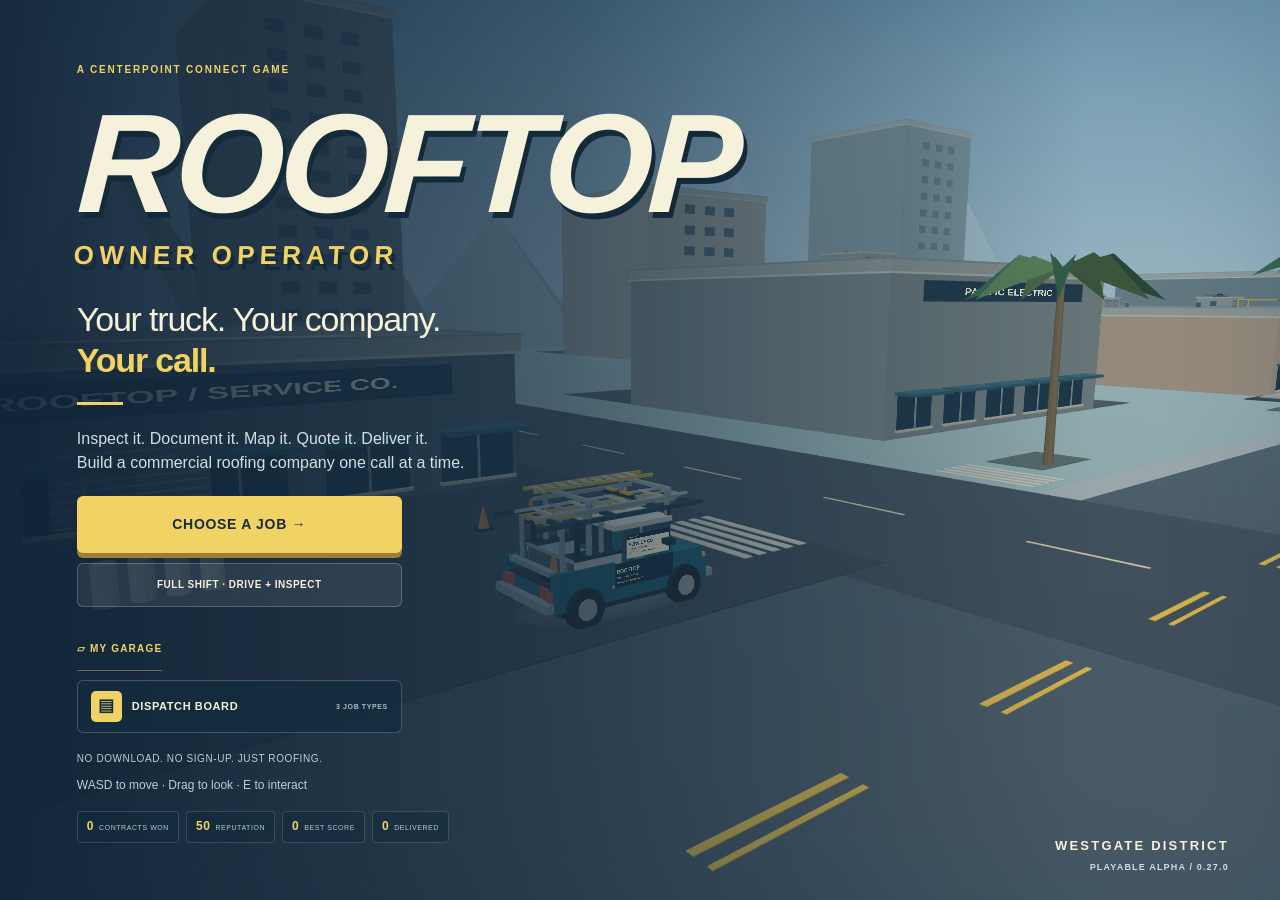
==== rooftop-game/index.html @ 9cd204a5 "ROOFTOP v0.27: publish mission-flow upgrade" ====
<!doctype html>
<html lang="en"><head><meta charset="utf-8"><meta name="viewport" content="width=device-width,initial-scale=1,viewport-fit=cover"><meta name="theme-color" content="#182c3c"><meta name="description" content="Your truck. Your company. Your call. A mobile-first commercial roofing game."><title>ROOFTOP — Owner Operator | Play</title><link rel="icon" href="data:image/svg+xml,%3Csvg xmlns='http://www.w3.org/2000/svg' viewBox='0 0 64 64'%3E%3Crect width='64' height='64' rx='14' fill='%23182c3c'/%3E%3Cpath d='M12 31L32 14L52 31M18 29V49H46V29' fill='none' stroke='%23f0d265' stroke-width='7'/%3E%3C/svg%3E"><link rel="stylesheet" href="v03/style.css"><link rel="stylesheet" href="v04/upgrade.css"><link rel="stylesheet" href="v05/upgrade.css"><link rel="stylesheet" href="v06/upgrade.css"><link rel="stylesheet" href="v07/upgrade.css"><link rel="stylesheet" href="v08/upgrade.css"><link rel="stylesheet" href="v09/upgrade.css"><link rel="stylesheet" href="v10/upgrade.css"><link rel="stylesheet" href="v11/upgrade.css"><link rel="stylesheet" href="v12/upgrade.css"><link rel="stylesheet" href="v13/upgrade.css"><link rel="stylesheet" href="v14/upgrade.css"><link rel="stylesheet" href="v15/upgrade.css"><link rel="stylesheet" href="v16/upgrade.css"><link rel="stylesheet" href="v17/upgrade.css"><link rel="stylesheet" href="v18/upgrade.css"><link rel="stylesheet" href="v19/upgrade.css"><link rel="stylesheet" href="v20/upgrade.css"><link rel="stylesheet" href="v21/upgrade.css"><link rel="stylesheet" href="v22/upgrade.css"><link rel="stylesheet" href="v23/upgrade.css"><link rel="stylesheet" href="v24/upgrade.css"><link rel="stylesheet" href="v25/upgrade.css"><link rel="stylesheet" href="v26/upgrade.css"><link rel="stylesheet" href="v27/upgrade.css"></head>
<body>
<canvas id="game" aria-label="Third-person commercial roofing game"></canvas><div id="vignette"></div>
<section id="titleScreen"><div class="title-copy"><div class="eyebrow">A CENTERPOINT CONNECT GAME</div><h1>ROOFTOP<span>OWNER OPERATOR</span></h1><p class="tagline">Your truck. Your company.<br><strong>Your call.</strong></p><div class="title-rule"></div><p class="title-description">Inspect it. Document it. Map it. Quote it. Deliver it.<br>Build a commercial roofing company one call at a time.</p><div class="start-row"><button id="quickStart" class="primary" disabled>QUICK PLAY →</button><button id="start" class="secondary" disabled>LOADING THE DISTRICT…</button><button id="continue" class="secondary hidden">CONTINUE SHIFT</button></div><button id="garageEntry" class="garage-entry" disabled>▱ MY GARAGE</button><p class="micro">NO DOWNLOAD. NO SIGN-UP. JUST ROOFING.</p><p id="introHelp">Thumbstick to move · Drag the world to look</p></div><div class="edition">WESTGATE DISTRICT<span>PLAYABLE ALPHA / 0.27.0</span></div></section>
<div id="hud" class="hidden"><header><div class="wordmark">ROOFTOP <span>OWNER OPERATOR</span></div><div class="top-right"><div class="wallet"><small>COMPANY CASH</small><b id="cash">$2,500</b></div><button id="sound" class="icon" aria-label="Turn sound on">♪<span id="soundState">OFF</span></button><button id="pause" class="icon" aria-label="Pause game">Ⅱ</button></div></header><section id="mission"><div class="eyebrow">01 / WESTGATE PLAZA</div><h2>Water over aisle six.</h2><p id="objective">Get into your work truck.</p><div id="progress"><i></i><i></i><i></i><i></i></div><div id="smallStatus">INSPECTION FEE <b>$450</b></div></section><div id="radarBox"><canvas id="radar" width="240" height="240" aria-label="District radar"></canvas><span id="radarLabel">WESTGATE</span></div><div id="pin" class="hidden"><b>↓</b><span id="pinText"></span></div><div id="speed" class="hidden"><strong>0</strong><span>KM/H</span></div><button id="route" class="route hidden">↗ AUTO DRIVE</button><button id="reportButton" class="report-button hidden">▤ <span>FIELD REPORT</span><b id="evidenceCount">0 / 3</b></button><div id="lookHint">Drag the world to look</div><div id="rankPill">ROOKIE OPERATOR</div><div id="nextDetail"></div><div id="evidencePop" aria-hidden="true"></div><div id="cameraFlash" aria-hidden="true"></div><div id="toast" role="status" aria-live="polite"></div><div id="crosshair" class="hidden"><i></i><i></i><i></i><i></i><span>FIELD CAMERA</span></div><div id="cameraHint" class="hidden">Drag to orbit · Capture a useful view</div><button id="cancelCamera" class="secondary hidden">← BACK</button>
<div id="controls"><div id="joystick" role="group" aria-label="Movement thumbstick"><span class="joy-top">▲</span><span class="joy-left">‹</span><span class="joy-right">›</span><span class="joy-bottom">▼</span><div id="stick"></div></div><span id="moveLabel">MOVE</span><div class="action-cluster"><button id="brake" class="round small hidden" aria-label="Hold to brake">STOP</button><button id="action" class="round action"><span id="actionIcon">↗</span><b id="actionText">GET IN</b></button></div></div></div>
<section id="sheet" class="hidden" role="dialog" aria-modal="true" aria-labelledby="sheetTitle"><div class="sheet-content"><div class="eyebrow" id="sheetTag"></div><h2 id="sheetTitle"></h2><div id="sheetBody"></div><div id="sheetActions"></div></div></section>
<section id="error" class="hidden"><h2>The district couldn’t load.</h2><p id="errorText"></p><button class="primary" onclick="location.reload()">TRY AGAIN</button></section><noscript>This game needs JavaScript enabled.</noscript>
<script src="v04/engine.js"></script><script src="v03/world.js"></script><script src="v04/features.js"></script><script src="v05/features.js"></script><script src="v06/features.js"></script><script src="v07/features.js"></script><script src="v08/features.js"></script><script src="v09/features.js"></script><script src="v10/features.js"></script><script src="v11/features.js"></script><script src="v12/features.js"></script><script src="v13/features.js"></script><script src="v14/features.js"></script><script src="v15/features.js"></script><script src="v16/features.js"></script><script src="v17/features.js"></script><script src="v18/features.js"></script><script src="v19/features.js"></script><script src="v20/features.js"></script><script src="v21/features.js"></script><script src="v22/features.js"></script><script src="v23/features.js"></script><script src="v24/features.js"></script><script src="v25/features.js"></script><script src="v26/features.js"></script><script src="v27/features.js"></script><script src="v04/game.js"></script></body></html>
---- rooftop-game/v03/style.css ----
:root{--ink:#182c3c;--cream:#f5f1da;--yellow:#f0d265;--muted:#adbdc4;--safe-t:env(safe-area-inset-top,0px);--safe-b:env(safe-area-inset-bottom,0px);color-scheme:dark}*{box-sizing:border-box}html,body{width:100%;height:100%;margin:0;overflow:hidden;background:#acc8d1;color:var(--cream);font:15px/1.45 -apple-system,BlinkMacSystemFont,"Segoe UI",sans-serif;-webkit-tap-highlight-color:transparent}body{overscroll-behavior:none}button{font:inherit;cursor:pointer;touch-action:manipulation;-webkit-user-select:none;user-select:none}button:focus-visible{outline:3px solid white;outline-offset:4px}button:disabled{opacity:.5;cursor:default}button:active:not(:disabled){transform:scale(.96)}.hidden{display:none!important}#game{position:fixed;width:100%;height:100%;height:100dvh;touch-action:none;background:linear-gradient(#78a1b9,#bfd2d8 56%,#d8d8c1);display:block}#vignette{position:fixed;inset:0;pointer-events:none;box-shadow:inset 0 0 120px #12334c28}#titleScreen{position:fixed;inset:0;padding:max(34px,var(--safe-t)) 6vw max(28px,var(--safe-b));display:flex;align-items:center;background:linear-gradient(90deg,#0c223deb,rgba(13,34,54,.62) 38%,#0c24320a 80%)}.title-copy{max-width:610px}.eyebrow{font-size:10px;font-weight:800;letter-spacing:.18em;color:var(--yellow)}h1{font:italic 900 clamp(72px,11vw,150px)/.8 Impact,"Arial Narrow",sans-serif;letter-spacing:-.035em;margin:30px 0 22px;text-shadow:4px 6px 0 #132a3b;transform:skew(-3deg)}h1 span{display:block;font:800 clamp(16px,2.3vw,26px)/1.7 -apple-system,BlinkMacSystemFont,"Segoe UI",sans-serif;letter-spacing:.2em;color:var(--yellow);margin-top:12px}.tagline{font-size:clamp(23px,3vw,34px);line-height:1.2;letter-spacing:-.035em;margin:12px 0}.tagline strong{color:var(--yellow)}.title-rule{width:46px;height:3px;background:var(--yellow);margin:22px 0}.title-description{font-size:16px;color:#d3dee1;margin:12px 0 22px}.start-row{display:flex;flex-direction:column;gap:10px;max-width:325px}.primary,.secondary{min-height:51px;border:0;border-radius:6px;padding:14px 22px;font-weight:900;letter-spacing:.05em;font-size:12px}.primary{background:var(--yellow);color:var(--ink);box-shadow:0 4px 0 #8f793b}.secondary{background:#ffffff13;border:1px solid #ffffff38;color:var(--cream)}.micro,#introHelp{font-size:10px;letter-spacing:.06em;color:#c0cdd1;margin-top:19px}#introHelp{font-size:12px;margin-top:10px;letter-spacing:0}.edition{position:absolute;right:4vw;bottom:max(26px,var(--safe-b));font-weight:900;font-size:13px;letter-spacing:.17em;text-align:right}.edition span{display:block;color:#d0dfe0;font-size:9px;margin-top:5px;letter-spacing:.13em}#hud{position:fixed;inset:0;pointer-events:none}#hud button{pointer-events:auto}header{position:absolute;left:max(18px,env(safe-area-inset-left));right:max(18px,env(safe-area-inset-right));top:max(14px,var(--safe-t));display:flex;justify-content:space-between;align-items:center;gap:8px}.wordmark{font:italic 900 29px/.85 Impact,"Arial Narrow",sans-serif;letter-spacing:-.03em;text-shadow:1px 2px 0 #0b2538}.wordmark span{font:700 8px/1.4 sans-serif;display:block;letter-spacing:.17em;color:var(--yellow);margin-top:6px}.top-right{display:flex;gap:8px;align-items:center}.wallet{text-align:right;text-shadow:0 1px 4px #122533}.wallet small{display:block;font-size:8px;letter-spacing:.1em}.wallet b{font-size:23px;line-height:1.2;letter-spacing:-.03em}.icon{width:46px;height:46px;border:1px solid #ffffff3d;border-radius:50%;background:#162d3ccf;color:var(--cream);font-size:22px;font-weight:900;display:flex;flex-direction:column;align-items:center;justify-content:center}.icon span{font-size:7px;line-height:1;margin-top:-1px}#mission{position:absolute;top:85px;left:18px;max-width:345px;padding:14px 18px 14px 15px;border-left:3px solid var(--yellow);background:linear-gradient(90deg,#132d3eeb,#132d3eaa);box-shadow:0 3px 10px #0b283118;border-radius:0 5px 5px 0}#mission h2{font-size:20px;letter-spacing:-.03em;margin:4px 0}#objective{font-size:13px;color:#e4eaeb;margin:5px 0 10px;max-width:270px}#smallStatus{font-size:9px;letter-spacing:.06em;color:#c6d5d9}#smallStatus b{color:var(--yellow);margin-left:6px}#progress{display:flex;gap:4px;margin:9px 0;width:140px}#progress i{display:block;width:32px;height:3px;background:#ffffff25}#progress i.done{background:var(--yellow)}#radarBox{position:absolute;right:20px;top:85px;width:120px;text-align:center}#radar{width:120px;height:120px;border-radius:50%;border:3px solid #f3ead580;box-shadow:0 4px 12px #12293c6b;background:var(--ink)}#radarLabel{font-size:8px;letter-spacing:.16em;background:#182c3cde;border-radius:3px;padding:3px 8px;position:relative;top:-9px}#pin{position:absolute;transform:translate(-50%,-100%);text-align:center;filter:drop-shadow(0 3px 3px #20333c88)}#pin b{display:block;margin:auto;border:2px solid #faecb4;width:36px;height:36px;border-radius:50%;color:var(--ink);background:var(--yellow);font-size:25px;line-height:29px}#pin span{display:block;background:#162b3be8;padding:4px 10px;font-size:9px;font-weight:800;letter-spacing:.04em;border-radius:3px;margin-top:5px;white-space:nowrap}#speed{position:absolute;bottom:max(34px,calc(var(--safe-b) + 20px));left:50%;transform:translateX(-50%);text-shadow:0 2px 5px #132536}#speed strong{font:italic 800 44px/1 Impact,sans-serif}#speed span{font-size:8px;display:block;text-align:center;letter-spacing:.12em}.route{position:absolute;top:230px;right:20px;border:1px solid #ffffff55;background:#182c3cde;color:var(--cream);border-radius:6px;font-size:10px;font-weight:900;letter-spacing:.05em;padding:12px;min-height:46px}.report-button{position:absolute;right:20px;top:230px;padding:10px 12px;border:1px solid #ffffff60;border-radius:6px;background:#182c3ce8;color:var(--cream);min-height:48px;font-size:18px}.report-button span{font-size:9px;font-weight:800;margin:0 8px}.report-button b{font-size:11px;color:var(--yellow)}#lookHint{position:absolute;bottom:max(12px,calc(var(--safe-b) + 5px));left:50%;transform:translateX(-50%);font-size:10px;white-space:nowrap;color:#f1efe0;text-shadow:0 1px 5px #102334}#toast{position:absolute;left:50%;bottom:185px;transform:translateX(-50%);background:#132c40f2;border:1px solid #f0d26555;border-radius:7px;padding:10px 15px;font-size:12px;text-align:center;max-width:min(440px,80vw);opacity:0;transition:opacity .16s;box-shadow:0 5px 20px #10233140}#toast.show{opacity:1}#controls{position:absolute;inset:0;pointer-events:none}#joystick{position:absolute;left:max(24px,env(safe-area-inset-left));bottom:max(36px,calc(var(--safe-b) + 18px));width:126px;height:126px;border-radius:50%;border:2px solid #f9f6e063;background:radial-gradient(circle,#152e3b6b,#17334045);pointer-events:auto;touch-action:none;user-select:none;-webkit-user-select:none;box-shadow:inset 0 0 0 13px #ffffff05,0 4px 20px #182a3b22}#joystick span{position:absolute;color:#ffffff66;line-height:14px;pointer-events:none;font-size:11px}.joy-top{top:6px;left:50%;transform:translateX(-50%)}.joy-bottom{bottom:5px;left:50%;transform:translateX(-50%)}.joy-left{left:7px;top:50%;margin-top:-8px}.joy-right{right:7px;top:50%;margin-top:-8px}#stick{position:absolute;left:50%;top:50%;width:53px;height:53px;transform:translate(-50%,-50%);border-radius:50%;background:linear-gradient(#f6f2dc,#cbd2c8);border:3px solid #fff8;box-shadow:0 5px 12px #16283760;pointer-events:none}#moveLabel{position:absolute;bottom:max(19px,calc(var(--safe-b) + 1px));left:max(68px,calc(env(safe-area-inset-left) + 44px));font-size:8px;font-weight:900;letter-spacing:.14em;color:var(--cream)}.action-cluster{position:absolute;right:max(25px,env(safe-area-inset-right));bottom:max(43px,calc(var(--safe-b) + 22px));display:flex;align-items:flex-end;gap:15px}.round{border-radius:50%;border:2px solid #fff8;color:var(--cream);background:#173344c9;text-align:center;pointer-events:auto;touch-action:none;width:60px;height:60px;box-shadow:0 4px 10px #0d26373b;font-weight:900}.round.action{width:96px;height:96px;background:var(--yellow);color:var(--ink);border:3px solid #f9edb6;box-shadow:0 5px 0 #8d7a48,0 6px 16px #132b3859;display:flex;flex-direction:column;align-items:center;justify-content:center}.round.action span{font-size:30px;line-height:1.1}.round.action b{font-size:10px;line-height:1.3;letter-spacing:.03em;margin-top:5px}.round.small{font-size:10px}.round[disabled]{opacity:.5}#crosshair{position:absolute;left:50%;top:48%;transform:translate(-50%,-50%);width:190px;height:135px}#crosshair i{position:absolute;width:25px;height:25px;border-color:var(--cream);border-style:solid}#crosshair i:nth-child(1){left:0;top:0;border-width:2px 0 0 2px}#crosshair i:nth-child(2){right:0;top:0;border-width:2px 2px 0 0}#crosshair i:nth-child(3){left:0;bottom:0;border-width:0 0 2px 2px}#crosshair i:nth-child(4){right:0;bottom:0;border-width:0 2px 2px 0}#crosshair span{position:absolute;top:-25px;left:50%;transform:translateX(-50%);font-size:9px;white-space:nowrap;letter-spacing:.1em;text-shadow:0 1px 2px #183345}#cameraHint{position:absolute;left:50%;bottom:172px;transform:translateX(-50%);background:#122b3acc;font-size:11px;padding:8px 12px;border-radius:5px;white-space:nowrap}#cancelCamera{position:absolute;left:22px;bottom:50px}#sheet{position:fixed;inset:0;z-index:10;background:#081b2a9c;display:grid;place-items:center;padding:max(16px,var(--safe-t)) 16px max(16px,var(--safe-b));backdrop-filter:blur(5px)}.sheet-content{width:min(510px,100%);max-height:100%;overflow:auto;overscroll-behavior:contain;background:#183042;border:1px solid #647b8290;border-top:4px solid var(--yellow);border-radius:9px;padding:25px;box-shadow:0 20px 80px #00172566;touch-action:pan-y}#sheet h2{font-size:30px;letter-spacing:-.045em;line-height:1.1;margin:9px 0 18px}#sheetBody p{font-size:14px;color:#cdd9dd}#sheetActions{display:flex;flex-direction:column;gap:10px;margin-top:20px}.choice{padding:14px 15px;min-height:50px;width:100%;text-align:left;background:#ffffff08;border:1px solid #ffffff38;border-radius:5px;color:var(--cream);margin:5px 0;font-weight:700;font-size:13px}.choice.selected{border-color:var(--yellow);background:#f0d26516}.evidence-img{width:100%;border-radius:5px;display:block;aspect-ratio:16/9;object-fit:cover;background:#0f2839;border:1px solid #758d8f50}.report-row{display:grid;grid-template-columns:86px 1fr;gap:12px;align-items:center;border-top:1px solid #ffffff16;padding:12px 0}.report-row img{width:86px;height:64px;object-fit:cover;border-radius:4px}.report-row h3{font-size:14px;margin:0 0 5px}.report-row p{font-size:12px!important;margin:0}.score{font:italic 900 84px/.95 Impact,sans-serif;color:var(--yellow);letter-spacing:-.02em;margin:16px 0}.score small{font:700 20px sans-serif;color:#b3c3c8}.score-grade{display:inline-block;border:1px solid #f0d26580;background:#f0d26512;padding:6px 10px;font-size:10px;letter-spacing:.1em;color:var(--yellow);margin:5px 0}.earnings{display:flex;gap:24px;border-top:1px solid #ffffff20;border-bottom:1px solid #ffffff20;padding:15px 0;margin:15px 0}.earnings span{font-size:10px;color:#bfcdd2;display:block}.earnings b{font-size:24px}.note{font-size:10px!important;color:#9fb3bd!important}#error{position:fixed;inset:0;padding:12vh 8vw;background:#142c40;z-index:50}#error h2{font-size:32px}#error p{max-width:560px;overflow-wrap:anywhere}noscript{position:fixed;inset:0;background:#142c40;padding:30px}
@media(max-width:600px){#titleScreen{padding:24px 26px max(40px,var(--safe-b));align-items:center;background:linear-gradient(90deg,#132b3dde,#142d3b80)}h1{font-size:clamp(70px,21vw,105px);margin-top:25px}h1 span{font-size:16px}.title-description{font-size:14px}.tagline{font-size:26px}.edition{display:none}.title-rule{margin:18px 0}.title-copy{width:100%}.start-row{max-width:100%}header{left:13px;right:13px}.wordmark{font-size:25px}.wordmark span{font-size:6px}.wallet small{font-size:7px}.wallet b{font-size:19px}.top-right{gap:6px}.icon{width:44px;height:44px}#mission{left:13px;top:78px;padding:11px 11px 10px;max-width:calc(100vw - 123px)}#mission .eyebrow{font-size:8px;letter-spacing:.13em}#mission h2{font-size:17px}#objective{font-size:11px;line-height:1.4}#radarBox{width:94px;right:12px;top:79px}#radar{width:94px;height:94px}#smallStatus{font-size:8px}#progress{width:105px}#radarLabel{font-size:7px;padding:3px 5px}.route{right:12px;top:187px;font-size:8px;padding:8px}.report-button{right:12px;top:187px;font-size:17px;padding:8px}.report-button span{display:none}.report-button b{font-size:10px;margin-left:6px}#joystick{left:20px;width:112px;height:112px;bottom:max(42px,calc(var(--safe-b) + 20px))}#stick{width:48px;height:48px}.round.action{width:85px;height:85px}.round.action span{font-size:25px}.round.action b{font-size:9px}.round.small{width:51px;height:51px;font-size:8px}.action-cluster{gap:10px;right:20px;bottom:max(49px,calc(var(--safe-b) + 28px))}#moveLabel{left:60px;bottom:max(25px,calc(var(--safe-b) + 5px))}#speed{bottom:66px}#speed strong{font-size:32px}#lookHint{bottom:max(12px,calc(var(--safe-b) + 1px));font-size:8px}#toast{bottom:180px;font-size:11px;max-width:86vw;width:max-content}.sheet-content{padding:21px}#sheet h2{font-size:27px}}
@media(max-height:500px) and (orientation:landscape){#titleScreen{padding:20px 5vw;align-items:center}h1{font-size:72px;margin:17px 0 10px}h1 span{font-size:14px;margin-top:9px}.title-description,.title-rule,.tagline{display:none}.start-row{max-width:300px;flex-direction:row}.primary,.secondary{min-height:46px;padding:11px 18px}.micro{margin:15px 0 5px}#introHelp{margin:5px 0;font-size:10px}.edition{display:block;font-size:10px}header{top:max(8px,var(--safe-t));left:max(15px,env(safe-area-inset-left));right:max(15px,env(safe-area-inset-right))}.wordmark{font-size:23px}.wallet b{font-size:20px}.icon{width:42px;height:42px}#mission{top:64px;left:max(15px,env(safe-area-inset-left));max-width:275px;padding:8px 12px}#mission h2{font-size:16px}#objective{margin:3px 0;font-size:11px}#progress{margin:6px 0}#smallStatus{display:none}#radarBox{top:63px;width:87px;right:max(17px,env(safe-area-inset-right))}#radar{width:87px;height:87px}.route,.report-button{top:161px;right:max(17px,env(safe-area-inset-right));font-size:9px;min-height:43px;padding:9px}#joystick{width:104px;height:104px;bottom:max(24px,calc(var(--safe-b) + 5px));left:max(25px,env(safe-area-inset-left))}.round.action{width:80px;height:80px}.action-cluster{bottom:max(30px,calc(var(--safe-b) + 11px));right:max(24px,env(safe-area-inset-right))}#moveLabel{bottom:5px;left:max(58px,calc(env(safe-area-inset-left) + 33px))}#toast{bottom:107px;width:max-content;max-width:400px}#lookHint{bottom:8px}#speed{bottom:28px}#cameraHint{bottom:118px}.sheet-content{max-height:calc(100dvh - 24px);padding:18px;width:min(610px,94vw)}#sheet h2{font-size:25px;margin:7px 0 12px}.evidence-img{max-height:150px;object-fit:cover}#sheetActions{margin-top:14px}#crosshair{width:150px;height:95px}}
@media(prefers-reduced-motion:reduce){*{transition:none!important}}
---- rooftop-game/v04/upgrade.css ----
/* v0.4 — give the field game room to breathe on a phone. */
#titleScreen{background:linear-gradient(90deg,#102337f0,#142b3e9c 44%,#162e3c12 85%)}
#quickStart{font-size:14px;min-height:57px;box-shadow:0 5px 0 #9b8038}
#start{font-size:10px;min-height:44px}#continue{min-height:44px}
.garage-entry{display:block;border:0;border-bottom:1px solid #f0d26566;background:transparent;color:#f0d265;font-weight:800;font-size:10px;letter-spacing:.12em;margin-top:20px;padding:8px 0;min-height:44px}
#rankPill{position:absolute;top:57px;right:20px;color:#f3d26a;background:#152e409c;border-radius:3px;padding:3px 9px;font-size:8px;font-weight:900;letter-spacing:.12em}
#nextDetail{position:absolute;bottom:190px;left:50%;transform:translateX(-50%);display:flex;align-items:center;gap:9px;max-width:85vw;background:#142c3eed;border:1px solid #edce6560;border-radius:5px;padding:7px 12px;white-space:nowrap}
#nextDetail b{font-size:14px;color:#f0d265}#nextDetail span{font-size:9px;font-weight:800;letter-spacing:.04em}
#evidencePop{position:absolute;left:50%;top:42%;transform:translate(-50%,-50%) scale(.9);display:none;text-align:center;min-width:210px;padding:21px 24px;background:#122b3ced;border:1px solid #f0d265;border-radius:6px;box-shadow:0 10px 50px #10253455}
#evidencePop.show{display:block;animation:evidence-in .23s ease-out forwards}#evidencePop span{font-size:10px;letter-spacing:.16em;color:#f0d265;font-weight:900;display:block}#evidencePop b{font:italic 900 66px/1.2 Impact,sans-serif;display:block;margin:10px}#evidencePop small{font:800 20px sans-serif;color:#a7bcc4}#evidencePop em{font-size:9px;letter-spacing:.12em;font-style:normal;color:#d4deda}
@keyframes evidence-in{to{opacity:1;transform:translate(-50%,-50%) scale(1)}}
#cameraFlash{position:absolute;inset:0;background:#fff;opacity:0;pointer-events:none}#cameraFlash.flash{animation:shutter .2s ease-out}@keyframes shutter{from{opacity:.45}to{opacity:0}}
#toast{bottom:234px}.garage-truck{background:linear-gradient(150deg,#3c5763,#233e4e);border-radius:6px;padding:24px 2px 10px;border:1px solid #a0b5b53b}.garage-truck svg{width:100%;height:auto;display:block}.garage-balance{display:flex;justify-content:space-between;gap:12px;align-items:center;margin:12px 0}.garage-balance b{font-size:18px;letter-spacing:-.025em}.garage-balance span{font-size:11px;color:#f0d265}.paint-option{display:flex;align-items:center;gap:13px;width:100%;min-height:70px;border:1px solid #a3b6bc40;background:#ffffff05;color:#f5f1da;border-radius:5px;text-align:left;padding:11px 14px;margin:8px 0}.paint-option.selected{border-color:#f0d265;background:#f0d2650d}.paint-dot{width:38px;height:38px;border:2px solid #ffffff60;box-shadow:inset 0 -9px 0 #0001;border-radius:50%;flex-shrink:0}.paint-option strong{display:block;font-size:14px}.paint-option small{display:block;font-size:8px;letter-spacing:.08em;color:#b7c8cf;margin-top:4px}.paint-option.selected small{color:#f0d265}.paint-state{margin-left:auto;color:#f0d265;font-size:22px;font-weight:900}.score-card-preview{display:block;width:100%;max-height:54dvh;object-fit:contain;background:#102737;border:1px solid #70889455;border-radius:4px}
@media(max-width:600px){#titleScreen{padding:24px 24px max(22px,env(safe-area-inset-bottom))}h1{font-size:clamp(62px,20vw,90px);margin:22px 0 15px}.title-rule{margin:13px 0}.tagline{font-size:24px}.title-description{margin:8px 0 18px}.micro{margin-top:12px}.garage-entry{margin-top:10px}#rankPill{top:56px;right:14px;font-size:7px;padding:2px 7px}#nextDetail{bottom:max(183px,calc(env(safe-area-inset-bottom) + 160px));padding:7px 10px}#nextDetail span{font-size:8px}#toast{bottom:228px}.garage-balance b{font-size:16px}.garage-balance span{font-size:10px}}
@media(max-height:500px) and (orientation:landscape){#titleScreen{padding:12px 5vw}.title-copy{max-width:650px}h1{font-size:65px;margin:12px 0 10px}h1 span{font-size:12px}#quickStart{min-height:45px;font-size:12px}.start-row{max-width:640px;gap:12px;align-items:stretch}.start-row button{padding:11px 17px}.garage-entry{margin-top:10px;min-height:39px}.micro{margin-top:8px;font-size:9px}#rankPill{display:none}#nextDetail{bottom:24px;max-width:50vw;padding:5px 10px}#nextDetail span{font-size:8px}#nextDetail b{font-size:12px}#toast{bottom:114px}#evidencePop{top:47%;padding:13px 18px;min-width:200px}#evidencePop b{font-size:45px;margin:5px}.garage-truck{padding:0 50px}.garage-truck svg{max-height:120px}.score-card-preview{max-height:42dvh}}
@media(max-height:640px) and (orientation:portrait){#titleScreen{padding:15px 22px}h1{font-size:65px;margin:16px 0 10px}h1 span{font-size:12px;margin-top:8px}.title-rule,.title-description{display:none}.tagline{font-size:21px;margin:10px 0 17px}.garage-entry{margin-top:6px}.micro{font-size:8px;margin:8px 0}.start-row{gap:8px}#introHelp{font-size:10px}#nextDetail{bottom:172px}#toast{bottom:216px}.title-copy .eyebrow{font-size:8px}}
@media(prefers-reduced-motion:reduce){#evidencePop.show{animation:none;transform:translate(-50%,-50%)}#cameraFlash.flash{animation:none}}
---- rooftop-game/v05/upgrade.css ----
.bonus-challenge{position:absolute;left:18px;top:230px;width:min(310px,calc(100vw - 36px));padding:11px 13px 10px;border-radius:7px;background:linear-gradient(90deg,#132d3ef2,#132d3ecf);border:1px solid #ffffff26;box-shadow:0 5px 18px #0a26372c;transition:.2s opacity,.2s transform;pointer-events:none}.bonus-top,.bonus-copy{display:flex;justify-content:space-between;align-items:center;gap:10px}.bonus-top b{font-size:10px;letter-spacing:.11em;color:#f0d265}.bonus-top span{font:800 18px/1 -apple-system,BlinkMacSystemFont,"Segoe UI",sans-serif;color:#f5f1da;letter-spacing:-.03em}.bonus-copy{margin-top:8px;font-size:9px;letter-spacing:.08em;color:#c8d5d8}.bonus-copy span:first-child{font-weight:900;color:#fff4c0}.bonus-track{height:4px;margin:8px 0 6px;border-radius:9px;background:#ffffff1f;overflow:hidden}.bonus-track i{display:block;height:100%;width:0;background:#f0d265;box-shadow:0 0 12px #f0d26599;transition:width .18s}.bonus-challenge small{display:block;font-size:8px;letter-spacing:.11em;color:#aebfc5}.bonus-challenge.urgent{border-color:#e5ab5c80}.bonus-challenge.urgent .bonus-top span,.bonus-challenge.urgent small{color:#f2b066}.bonus-challenge.expired{opacity:.72}.bonus-challenge.expired .bonus-top span,.bonus-challenge.expired small{color:#9fb0b6}.weather-tint{position:fixed;inset:0;z-index:1;pointer-events:none;opacity:0;background:linear-gradient(180deg,#4a667744,#182d3a18 44%,transparent 76%);mix-blend-mode:multiply;transition:opacity .5s}.weather-tint::before,.weather-tint::after{content:"";position:absolute;left:-20%;top:7%;width:60%;height:8%;border-radius:50%;background:#d8e4e748;filter:blur(28px);transform:translateX(0);opacity:0}.weather-tint.active::before{opacity:.42;animation:roofCloud 19s linear infinite}.weather-tint.active::after{top:14%;left:38%;width:44%;opacity:.3;animation:roofCloud 27s linear infinite reverse}.bonus-result{display:flex;justify-content:space-between;align-items:center;gap:16px;background:#f0d26512;border:1px solid #f0d26555;border-radius:5px;padding:11px 13px;margin:0 0 14px;color:#dbe5e5}.bonus-result strong{font-size:10px;letter-spacing:.11em;color:#f0d265}.bonus-result span{font-size:11px;text-align:right}.quick-run #bonusChallenge{border-color:#f0d2654d}@keyframes roofCloud{from{transform:translateX(-15vw)}to{transform:translateX(95vw)}}@media(max-width:600px){.bonus-challenge{left:13px;top:190px;width:calc(100vw - 126px);padding:8px 9px 7px}.bonus-top b{font-size:8px}.bonus-top span{font-size:15px}.bonus-copy{font-size:7px;margin-top:6px}.bonus-track{margin:6px 0 5px}.bonus-challenge small{font-size:6px}.bonus-result{display:block}.bonus-result span{display:block;text-align:left;margin-top:5px}}@media(max-height:500px) and (orientation:landscape){.bonus-challenge{left:max(15px,env(safe-area-inset-left));top:163px;width:260px;padding:7px 10px}.bonus-copy{margin-top:5px}.bonus-track{margin:5px 0}.bonus-challenge small{font-size:7px}}@media(prefers-reduced-motion:reduce){.weather-tint.active::before,.weather-tint.active::after{animation:none}.bonus-track i{transition:none}}
---- rooftop-game/v06/upgrade.css ----
.career-strip{display:flex;gap:7px;flex-wrap:wrap;margin-top:17px;max-width:430px}.career-strip span{display:flex;align-items:baseline;gap:5px;padding:6px 9px;border:1px solid #ffffff26;background:#102b3c75;border-radius:4px;font-size:7px;letter-spacing:.08em;color:#b9c9ce}.career-strip b{font-size:12px;color:#f0d265}.contract-pill{position:absolute;right:20px;top:230px;padding:7px 9px;border:1px solid #f0d26552;border-radius:5px;background:#172e3dcc;color:#f0d265;font-size:8px;font-weight:900;letter-spacing:.08em;pointer-events:none}.quote-result-card{display:flex;align-items:center;justify-content:space-between;gap:16px;margin:0 0 14px;padding:12px 13px;background:linear-gradient(90deg,#f0d26514,#ffffff06);border:1px solid #f0d26555;border-radius:6px}.quote-result-card div{min-width:0}.quote-result-card small{display:block;color:#f0d265;font-size:8px;font-weight:900;letter-spacing:.12em}.quote-result-card strong{display:block;margin:3px 0;font-size:14px;color:#f5f1da}.quote-result-card span{display:block;font-size:10px;color:#b8c9ce}.quote-result-card>b{flex:0 0 auto;color:#f0d265;font-size:11px;letter-spacing:.08em}.quote-action{box-shadow:0 0 0 1px #f0d2652b,0 5px 18px #f0d2651c}.quote-brief{padding:13px 14px;margin-bottom:14px;background:#0d25352b;border-left:3px solid #f0d265;border-radius:0 5px 5px 0}.quote-brief>small{font-size:8px;font-weight:900;letter-spacing:.12em;color:#f0d265}.quote-brief p{margin:7px 0!important;font-size:12px!important;color:#e1e9e7!important}.quote-brief>span{display:block;margin-top:10px;font-size:9px;color:#9fb4bb}.quote-options{display:grid;gap:9px}.quote-option{width:100%;display:grid;grid-template-columns:minmax(0,1fr) auto;gap:14px;text-align:left;padding:13px 14px;border:1px solid #ffffff25;background:#ffffff08;border-radius:6px;color:#f5f1da;min-height:82px}.quote-option:hover,.quote-option:focus-visible{border-color:#f0d26599;background:#f0d2650d}.quote-option strong{display:block;font-size:13px;margin-bottom:5px}.quote-option small{display:block;max-width:270px;font-size:9px;line-height:1.35;color:#aebfc5}.quote-numbers{text-align:right;white-space:nowrap}.quote-numbers b{display:block;font-size:18px;color:#f0d265}.quote-numbers em,.quote-numbers i{display:block;font-style:normal;font-size:7px;letter-spacing:.08em;margin-top:3px;color:#c1d0d3}.quote-numbers i{color:#91b8a4}.contract-stamp{display:inline-block;padding:7px 10px;margin:3px 0 14px;border:2px solid currentColor;border-radius:4px;font-size:10px;font-weight:900;letter-spacing:.15em;transform:rotate(-1deg)}.contract-stamp.won{color:#f0d265}.contract-stamp.lost{color:#aebdc3}.contract-total{display:flex;align-items:flex-end;justify-content:space-between;gap:14px;padding:15px 0;margin-bottom:12px;border-top:1px solid #ffffff1c;border-bottom:1px solid #ffffff1c}.contract-total span{font-size:9px;letter-spacing:.11em;color:#b5c6cc}.contract-total b{font-size:30px;color:#f5f1da}@media(max-width:600px){.career-strip{margin-top:12px;gap:5px}.career-strip span{font-size:6px;padding:5px 7px}.career-strip b{font-size:10px}.contract-pill{right:12px;top:229px;font-size:7px;padding:5px 7px}.quote-option{grid-template-columns:1fr;padding:12px;gap:8px}.quote-numbers{text-align:left}.quote-numbers b{display:inline-block;margin-right:9px}.quote-numbers em,.quote-numbers i{display:inline-block;margin-right:7px}.quote-result-card{display:block}.quote-result-card>b{display:block;margin-top:8px}.contract-total b{font-size:27px}}@media(max-height:500px) and (orientation:landscape){.career-strip{margin-top:8px}.contract-pill{right:max(17px,env(safe-area-inset-right));top:210px}.quote-option{min-height:66px;padding:9px 12px}.quote-brief{padding:9px 12px;margin-bottom:10px}.quote-brief p{margin:4px 0!important}}
---- rooftop-game/v07/upgrade.css ----
.repair-continue{min-height:48px;border:1px solid #f0d26580;border-radius:6px;padding:12px 17px;background:#f0d26518;color:#f0d265;font-weight:900;letter-spacing:.06em;font-size:11px}.repair-action{background:linear-gradient(180deg,#f5db70,#e8c14f);box-shadow:0 0 0 1px #f0d26533,0 7px 24px #f0d26525}.delivery-pill{position:absolute;right:20px;top:262px;padding:7px 9px;border:1px solid #77c5a078;border-radius:5px;background:#163a36e6;color:#a9e4c5;font-size:8px;font-weight:900;letter-spacing:.08em;pointer-events:none}.delivery-result-card{display:flex;align-items:center;justify-content:space-between;gap:14px;margin:0 0 14px;padding:12px 13px;border:1px solid #77c5a066;border-radius:6px;background:linear-gradient(90deg,#5eb98a18,#ffffff05)}.delivery-result-card small{display:block;color:#8fd3ad;font-size:8px;font-weight:900;letter-spacing:.12em}.delivery-result-card strong{display:block;color:#edf5ed;font-size:14px;margin-top:3px}.delivery-result-card>b{color:#95d7b2;font-size:10px;white-space:nowrap}.mobilize-card{display:flex;flex-direction:column;padding:15px;margin-bottom:14px;border:1px solid #f0d26555;border-radius:7px;background:linear-gradient(135deg,#f0d26517,#ffffff04)}.mobilize-card span{font-size:8px;letter-spacing:.12em;color:#c9d5d8}.mobilize-card b{font-size:32px;color:#f0d265;line-height:1.1;margin:3px 0}.mobilize-card small{font-size:10px;color:#b9c8cc}.repair-scope{padding:13px 14px;border-left:3px solid #f0d265;background:#0d25352f}.repair-scope>small{font-size:8px;font-weight:900;letter-spacing:.12em;color:#f0d265}.repair-scope p{display:flex;gap:10px;align-items:center;margin:8px 0!important;color:#e2ebe9!important;font-size:12px!important}.repair-scope p b{display:grid;place-items:center;width:24px;height:24px;border-radius:50%;border:1px solid #f0d26566;color:#f0d265;font-size:8px;flex:0 0 auto}.drain-game{position:relative;width:min(300px,80vw);aspect-ratio:1;margin:16px auto 10px;border-radius:50%;background:radial-gradient(circle at 50% 50%,#263f4c 0 17%,#6f8587 18% 22%,#243a45 23% 27%,#c8cec2 28% 29%,#53676e 30% 31%,#1b3240 32% 100%);box-shadow:inset 0 0 42px #061d2a99,0 10px 24px #051a2760;overflow:hidden}.drain-core{position:absolute;left:50%;top:50%;transform:translate(-50%,-50%);width:30%;height:30%;border-radius:50%;display:grid;place-items:center;text-align:center;border:2px solid #92a8a8;color:#aebfc0;font-size:8px;font-weight:900;letter-spacing:.1em}.debris{position:absolute;width:38px;height:38px;border:0;border-radius:50%;background:#a57b49;color:#4d5f40;font-size:19px;box-shadow:0 4px 8px #081b2788;transition:.16s transform,.16s opacity}.debris.gone{transform:scale(.15) rotate(60deg);opacity:0;pointer-events:none}.d0{left:15%;top:17%}.d1{left:42%;top:9%}.d2{right:15%;top:19%}.d3{right:8%;top:45%}.d4{right:19%;bottom:12%}.d5{left:44%;bottom:8%}.d6{left:15%;bottom:16%}.d7{left:7%;top:48%}.d8{left:31%;top:34%}.repair-meter{display:flex;justify-content:space-between;align-items:center;padding:9px 12px;border-radius:5px;background:#ffffff08;border:1px solid #ffffff1f}.repair-meter span{font-size:9px;font-weight:900;letter-spacing:.09em;color:#d8e3e2}.repair-meter b{font-size:20px;color:#f0d265}.seam-game{margin:25px 0 12px}.seam-track{position:relative;height:72px;border-radius:8px;background:linear-gradient(#cfd7ce 0 42%,#819296 43% 57%,#dce1d8 58%);border:1px solid #c8d1cb66;overflow:hidden;touch-action:none;box-shadow:inset 0 5px 14px #071c2740}.seam-track:before{content:"";position:absolute;left:3%;right:3%;top:50%;height:4px;transform:translateY(-50%);background:#425863;box-shadow:0 0 0 1px #172d3a}.seam-fill{position:absolute;left:0;top:37%;height:26%;width:3%;background:#6f9294aa;box-shadow:0 0 10px #83a8a7}.roller{position:absolute;left:3%;top:50%;transform:translate(-50%,-50%);width:38px;height:52px;border-radius:7px;background:#f0d265;color:#162c3d;display:grid;place-items:center;font-size:20px;font-weight:900;box-shadow:0 4px 10px #0d24346e;pointer-events:none}.pass-dots{display:flex;align-items:center;gap:7px;margin-top:12px}.pass-dots i{width:18px;height:6px;border-radius:6px;background:#ffffff1e}.pass-dots i.done{background:#f0d265;box-shadow:0 0 10px #f0d26555}.pass-dots span{font-size:8px;letter-spacing:.1em;color:#bac9cc;margin-left:5px}.qa-game{margin:22px 0 10px}.qa-track{position:relative;height:54px;border-radius:7px;background:linear-gradient(90deg,#283e4b,#385360,#283e4b);border:1px solid #ffffff2a;overflow:hidden}.qa-track:after{content:"WETTER                               DRY TARGET                               WETTER";position:absolute;inset:auto 8px 4px;font-size:6px;letter-spacing:.08em;color:#94a7ad;text-align:center;white-space:pre}.qa-zone{position:absolute;left:41%;width:18%;top:0;bottom:0;background:#f0d26522;border-left:1px solid #f0d26599;border-right:1px solid #f0d26599}.qa-cursor{position:absolute;left:50%;top:6px;bottom:15px;width:4px;border-radius:3px;background:#f5f1da;box-shadow:0 0 9px #fff;transform:translateX(-50%)}.qa-readings{display:flex;justify-content:space-between;margin:10px 0;font-size:9px;font-weight:900;letter-spacing:.08em;color:#c9d6d7}.qa-lock{width:100%;min-height:58px;border:2px solid #f0d265;border-radius:7px;background:#f0d265;color:#142b3d;font-weight:950;letter-spacing:.08em;font-size:12px;box-shadow:0 5px 0 #8f793b}.delivery-stamp{display:inline-block;padding:8px 12px;border:2px solid #8fd3ad;border-radius:4px;color:#8fd3ad;font-size:10px;font-weight:900;letter-spacing:.15em;transform:rotate(-1deg);margin:2px 0 14px}.delivery-money{display:flex;justify-content:space-between;align-items:flex-end;padding:14px 0;border-top:1px solid #ffffff1d;border-bottom:1px solid #ffffff1d}.delivery-money span{font-size:9px;letter-spacing:.11em;color:#b6c6ca}.delivery-money b{font-size:34px;color:#f0d265}.delivery-bonus{display:flex;justify-content:space-between;align-items:center;margin-top:10px;padding:10px 12px;border-radius:5px;background:#5eb98a18;border:1px solid #77c5a055}.delivery-bonus b{font-size:21px;color:#9be0b9}.delivery-bonus span{font-size:8px;letter-spacing:.11em;color:#b9cec2}.after-work{display:grid;grid-template-columns:repeat(3,1fr);gap:7px;margin:16px 0}.after-work div{padding:10px;border-radius:5px;background:#ffffff07;border:1px solid #ffffff17}.after-work small{display:block;font-size:7px;letter-spacing:.1em;color:#9fb1b6}.after-work b{display:block;margin-top:3px;font-size:10px;color:#e7efeb}@media(max-width:600px){.delivery-pill{right:12px;top:256px;font-size:6px;padding:5px 7px}.repair-continue{font-size:9px}.mobilize-card b{font-size:28px}.drain-game{width:min(260px,74vw)}.debris{width:34px;height:34px}.after-work{gap:5px}.after-work div{padding:8px 6px}.delivery-result-card{display:block}.delivery-result-card>b{display:block;margin-top:6px}}@media(max-height:500px) and (orientation:landscape){.delivery-pill{right:max(17px,env(safe-area-inset-right));top:239px}.drain-game{width:190px;margin:5px auto}.debris{width:29px;height:29px;font-size:14px}.seam-game,.qa-game{margin:10px 0 5px}.seam-track{height:54px}.qa-track{height:44px}.qa-lock{min-height:45px}.mobilize-card{padding:9px;margin-bottom:9px}.repair-scope{padding:8px 11px}.repair-scope p{margin:4px 0!important}}@media(prefers-reduced-motion:reduce){.debris{transition:none}}
---- rooftop-game/v08/upgrade.css ----
.scan-button{position:absolute;right:20px;top:318px;min-width:126px;min-height:48px;display:grid;grid-template-columns:26px 1fr auto;align-items:center;gap:7px;padding:7px 9px;border:1px solid #70cbd178;border-radius:6px;background:linear-gradient(135deg,#14394be8,#183447e8);color:#d9f5f2;box-shadow:0 5px 18px #08243145}.scan-button>span{font-size:23px;color:#7edbe0}.scan-button>b{font-size:8px;letter-spacing:.08em;text-align:left}.scan-button>small{font-size:8px;color:#7edbe0;font-weight:900}.scan-button.active{border-color:#f0d265;background:linear-gradient(135deg,#264955f2,#273e43f2);box-shadow:0 0 0 1px #f0d26533,0 0 22px #70cbd130}.scan-button.complete{border-color:#77c5a066;color:#a9e4c5}.scan-button.complete>span,.scan-button.complete>small{color:#9be0b9}.scan-overlay{position:absolute;inset:0;z-index:4;pointer-events:none;background:radial-gradient(circle at 50% 46%,transparent 0 17%,#0c29341b 35%,#06202d6b 100%);border:1px solid #6fe5e733;box-shadow:inset 0 0 110px #041d2d70}.scan-overlay:before{content:"";position:absolute;inset:0;background:repeating-linear-gradient(0deg,transparent 0 5px,#7befe408 6px,transparent 7px);mix-blend-mode:screen;pointer-events:none}.scan-topline{position:absolute;left:50%;top:max(94px,calc(env(safe-area-inset-top) + 76px));transform:translateX(-50%);display:flex;gap:18px;align-items:center;padding:7px 11px;border:1px solid #70d9d455;border-radius:4px;background:#092735d9;color:#d8f4ef;font-size:8px;font-weight:900;letter-spacing:.11em;white-space:nowrap}.scan-topline b{color:#76dce0}.scan-rings{position:absolute;left:50%;top:47%;width:min(58vw,310px);aspect-ratio:1;transform:translate(-50%,-50%);border:1px solid #7ce9df45;border-radius:50%;box-shadow:0 0 0 34px #7ce9df0b,0 0 0 68px #7ce9df08}.scan-rings>i{position:absolute;left:50%;top:50%;transform:translate(-50%,-50%);border:1px dashed #7ce9df45;border-radius:50%}.scan-rings>i:nth-child(1){width:36%;height:36%}.scan-rings>i:nth-child(2){width:68%;height:68%}.scan-rings>i:nth-child(3){width:100%;height:100%}.scan-cross{position:absolute;left:50%;top:50%;transform:translate(-50%,-50%);font:700 26px/1 monospace;color:#dff7ee;text-shadow:0 0 9px #7ce9df}.scan-heading{position:absolute;left:50%;top:50%;transform:translate(-50%,-50%);width:94%;height:94%;font-size:20px;color:#f0d265;text-align:center;transform-origin:center;transition:opacity .15s}.scan-heading:after{content:"";position:absolute;left:50%;top:4px;transform:translateX(-50%);width:4px;height:31px;background:linear-gradient(#f0d265,transparent);border-radius:4px}.scan-meter{position:absolute;left:50%;bottom:max(164px,calc(env(safe-area-inset-bottom) + 145px));transform:translateX(-50%);width:min(430px,62vw);display:grid;grid-template-columns:auto 1fr auto;align-items:center;gap:9px;padding:8px 10px;border:1px solid #73d7d45c;border-radius:5px;background:#092735db;color:#bfe5e4;font-size:8px;font-weight:900;letter-spacing:.09em}.scan-meter>div{height:7px;border-radius:10px;background:#ffffff16;overflow:hidden}.scan-meter i{display:block;width:0;height:100%;background:linear-gradient(90deg,#5c9faf,#73dfd7 58%,#f0d265);box-shadow:0 0 11px #73dfd7;transition:width .09s linear}.scan-meter>b{min-width:44px;text-align:right;color:#f0d265}.scan-overlay>p{position:absolute;left:50%;bottom:max(130px,calc(env(safe-area-inset-bottom) + 111px));transform:translateX(-50%);margin:0;width:min(440px,70vw);text-align:center;font-size:9px;color:#cbe1df;text-shadow:0 1px 4px #061e2e}.scan-lock,.scan-close{position:absolute;pointer-events:auto;border-radius:50%;font-weight:900}.scan-lock{right:max(25px,env(safe-area-inset-right));bottom:max(43px,calc(env(safe-area-inset-bottom) + 22px));width:96px;height:96px;border:3px solid #b7efdf;background:#68d6ce;color:#0f2d3b;box-shadow:0 5px 0 #377c7a,0 5px 20px #4dc7c55e;font-size:9px;letter-spacing:.04em}.scan-lock:disabled{background:#244754;color:#739399;border-color:#5b7d84;box-shadow:0 5px 0 #142e3a;opacity:.72}.scan-close{left:max(26px,env(safe-area-inset-left));bottom:max(53px,calc(env(safe-area-inset-bottom) + 32px));width:68px;height:68px;border:1px solid #ffffff55;background:#142f40d9;color:#e8f1ed;font-size:8px}.scan-overlay.hot .scan-rings{border-color:#f0d26599;box-shadow:0 0 0 34px #f0d26510,0 0 0 68px #f0d26509,0 0 30px #f0d26525}.scan-overlay.hot .scan-topline b{color:#f0d265}.scan-overlay.scan-hit:after{content:"READING LOCKED";position:absolute;left:50%;top:50%;transform:translate(-50%,-50%);padding:11px 17px;background:#f0d265;color:#142d3d;border-radius:4px;font-size:11px;font-weight:950;letter-spacing:.12em;box-shadow:0 0 40px #f0d26566;animation:scanHit .36s ease-out}.scan-result-card{display:flex;align-items:center;justify-content:space-between;gap:12px;margin:0 0 13px;padding:12px 13px;border:1px solid #70cbd166;border-radius:6px;background:linear-gradient(90deg,#70cbd117,#ffffff04)}.scan-result-card small{display:block;color:#7edbe0;font-size:8px;font-weight:900;letter-spacing:.12em}.scan-result-card strong{display:block;margin-top:3px;font-size:13px;color:#e7f4ef}.scan-result-card>b{font-size:18px;color:#f0d265;white-space:nowrap}.scan-complete-card{padding:15px;margin:5px 0 14px;border:1px solid #70cbd166;border-radius:7px;background:linear-gradient(135deg,#70cbd117,#f0d2650b);display:flex;flex-direction:column}.scan-complete-card span{font-size:8px;letter-spacing:.12em;color:#a8cfd0}.scan-complete-card b{font-size:36px;line-height:1.1;color:#f0d265;margin:3px 0}.scan-complete-card small{font-size:10px;color:#bdd5d3}.scan-map-summary{display:grid;gap:7px;margin:13px 0}.scan-map-summary div{display:flex;align-items:center;gap:9px;padding:9px 10px;border-radius:5px;background:#ffffff07;border:1px solid #ffffff15}.scan-map-summary i{width:22px;height:22px;display:grid;place-items:center;border-radius:50%;background:#70cbd122;color:#83e3dd;font-style:normal;font-weight:900}.scan-map-summary span{font-size:11px;color:#dce9e6}@keyframes scanHit{0%{opacity:0;transform:translate(-50%,-50%) scale(.7)}45%{opacity:1;transform:translate(-50%,-50%) scale(1.06)}100%{opacity:0;transform:translate(-50%,-50%) scale(1)}}@media(max-width:600px){.scan-button{right:12px;top:306px;min-width:104px;grid-template-columns:20px 1fr auto;padding:6px 7px}.scan-button>span{font-size:19px}.scan-button>b{font-size:6px}.scan-button>small{font-size:7px}.scan-rings{width:min(68vw,275px)}.scan-meter{bottom:max(162px,calc(env(safe-area-inset-bottom) + 143px));width:58vw}.scan-overlay>p{bottom:max(126px,calc(env(safe-area-inset-bottom) + 107px));width:65vw;font-size:7px}.scan-lock{width:85px;height:85px;right:20px;bottom:max(49px,calc(env(safe-area-inset-bottom) + 28px));font-size:8px}.scan-close{width:58px;height:58px;left:22px;bottom:max(58px,calc(env(safe-area-inset-bottom) + 37px))}.scan-topline{top:max(81px,calc(env(safe-area-inset-top) + 67px));font-size:7px;gap:10px}.scan-result-card{display:block}.scan-result-card>b{display:block;margin-top:7px}}@media(max-height:500px) and (orientation:landscape){.scan-button{right:max(17px,env(safe-area-inset-right));top:216px;min-height:40px}.scan-topline{top:max(58px,calc(env(safe-area-inset-top) + 49px));padding:5px 9px}.scan-rings{width:190px;top:45%}.scan-meter{bottom:max(91px,calc(env(safe-area-inset-bottom) + 72px));width:42vw}.scan-overlay>p{bottom:max(66px,calc(env(safe-area-inset-bottom) + 47px));font-size:7px}.scan-lock{width:74px;height:74px;right:max(24px,env(safe-area-inset-right));bottom:max(30px,calc(env(safe-area-inset-bottom) + 11px))}.scan-close{width:50px;height:50px;left:max(24px,env(safe-area-inset-left));bottom:max(41px,calc(env(safe-area-inset-bottom) + 22px))}}@media(prefers-reduced-motion:reduce){.scan-overlay.scan-hit:after{animation:none}.scan-heading,.scan-meter i{transition:none}}
---- rooftop-game/v09/upgrade.css ----
/* v0.9 — evidence camera and documentation QA */
.photo-coach{position:absolute;inset:0;z-index:4;pointer-events:none;--coach-pulse:.5}.photo-coach-top{position:absolute;left:50%;top:max(82px,calc(env(safe-area-inset-top) + 64px));transform:translateX(-50%);display:flex;gap:9px;align-items:center;background:#102b3ad9;border:1px solid #f5f1da45;padding:7px 10px;border-radius:4px;font-size:8px;letter-spacing:.12em;white-space:nowrap}.photo-coach-top b{color:var(--yellow);font-size:9px}.photo-thirds{position:absolute;left:50%;top:48%;width:min(61vw,430px);height:min(34vw,240px);max-height:38vh;transform:translate(-50%,-50%);border:1px solid #f5f1da55}.photo-thirds>i{position:absolute;background:#f5f1da2d}.photo-thirds>i:nth-child(1),.photo-thirds>i:nth-child(2){top:0;bottom:0;width:1px}.photo-thirds>i:nth-child(1){left:33.333%}.photo-thirds>i:nth-child(2){left:66.666%}.photo-thirds>i:nth-child(3),.photo-thirds>i:nth-child(4){left:0;right:0;height:1px}.photo-thirds>i:nth-child(3){top:33.333%}.photo-thirds>i:nth-child(4){top:66.666%}.photo-focus-box{position:absolute;left:50%;top:50%;width:86px;height:58px;transform:translate(-50%,-50%);border:1px solid rgba(240,210,101,calc(.42 + var(--coach-pulse)*.42));box-shadow:0 0 18px rgba(240,210,101,.08)}.photo-focus-box span{position:absolute;left:50%;top:50%;transform:translate(-50%,-54%);font-size:22px;color:var(--yellow);font-weight:200}.photo-coach.good .photo-focus-box{border-color:#f0d265}.photo-coach-bottom{position:absolute;left:50%;bottom:max(153px,calc(env(safe-area-inset-bottom) + 132px));transform:translateX(-50%);display:grid;gap:4px;text-align:center;text-shadow:0 1px 3px #0b1f2e}.photo-coach-bottom span{font-size:9px;letter-spacing:.14em;color:#e8e4d3}.photo-coach-bottom b{font-size:8px;letter-spacing:.08em;color:#c7d6da}.photo-coach.good .photo-coach-bottom span{color:var(--yellow)}
.photo-qa-loading{margin:10px 0 12px;padding:12px;border:1px solid #ffffff24;background:#0e263438;font-size:9px;font-weight:800;letter-spacing:.14em;color:#aebfc6}.photo-qa-card{margin:11px 0 16px;padding:14px 14px 12px;background:#102a39;border:1px solid #ffffff22;border-left:3px solid #b1bdc0;border-radius:5px}.photo-qa-card.grade-3{border-left-color:var(--yellow)}.photo-qa-card.grade-1{border-left-color:#d67857}.photo-grade-head{display:flex;justify-content:space-between;align-items:center;gap:12px;margin-bottom:10px}.photo-grade-head span{font-size:8px;font-weight:900;letter-spacing:.13em;color:#b9c9ce}.photo-grade-head b{font-size:16px;letter-spacing:.08em;color:var(--yellow);white-space:nowrap}.grade-1 .photo-grade-head b{color:#d98a6b}.photo-grade-bars{display:grid;gap:6px}.photo-grade-bars label{display:grid;grid-template-columns:58px 1fr 24px;align-items:center;gap:7px;font-size:7px;font-weight:900;letter-spacing:.1em;color:#9fb4bc}.photo-grade-bars label>i{height:4px;background:#ffffff12;border-radius:9px;overflow:hidden}.photo-grade-bars label>i>em{display:block;height:100%;background:var(--yellow);border-radius:9px}.photo-grade-bars label>b{text-align:right;font-size:8px;color:#d8e1df}.photo-qa-card p{font-size:11px!important;line-height:1.45;color:#c8d5d8!important;margin:11px 0 0}.evidence-grade{display:inline-block;margin-top:7px;padding:3px 6px;border:1px solid #ffffff25;border-radius:3px;font-size:7px;font-weight:900;letter-spacing:.08em;color:#b9c9ce}.evidence-grade.grade-3{border-color:#f0d26566;color:var(--yellow)}.evidence-grade.grade-1{border-color:#d6785766;color:#dc987c}.photo-result-card{display:flex;justify-content:space-between;align-items:center;gap:14px;margin:0 0 15px;padding:13px 14px;background:#102a39;border:1px solid #ffffff24;border-left:3px solid #93a9af;border-radius:5px}.photo-result-card.grade-3{border-left-color:var(--yellow)}.photo-result-card span{display:grid;gap:2px}.photo-result-card small{font-size:7px;letter-spacing:.13em;color:#9fb3bb}.photo-result-card strong{font-size:12px;color:#f1ead7}.photo-result-card>b{font-size:8px;letter-spacing:.09em;color:var(--yellow);white-space:nowrap}
@media(max-width:600px){.photo-coach-top{top:max(78px,calc(env(safe-area-inset-top) + 60px));max-width:76vw;overflow:hidden;text-overflow:ellipsis}.photo-thirds{width:68vw;height:38vw}.photo-coach-bottom{bottom:max(165px,calc(env(safe-area-inset-bottom) + 145px));max-width:78vw}.photo-coach-bottom b{font-size:7px}.photo-grade-bars label{grid-template-columns:52px 1fr 22px}}
@media(max-height:500px) and (orientation:landscape){.photo-coach-top{top:max(55px,calc(env(safe-area-inset-top) + 49px))}.photo-thirds{width:min(45vw,360px);height:min(25vw,190px)}.photo-coach-bottom{bottom:max(105px,calc(env(safe-area-inset-bottom) + 92px))}.photo-focus-box{width:72px;height:46px}}
@media(prefers-reduced-motion:reduce){.photo-focus-box{box-shadow:none}}
---- rooftop-game/v10/upgrade.css ----
/* ROOFTOP 0.10 — cinematic mission presentation + living-world status. */
.cinematic-v10{position:fixed;inset:0;z-index:18;pointer-events:none;display:flex;align-items:center;justify-content:center;background:linear-gradient(90deg,#0b20392e,#0b203912 50%,#0b20392e);opacity:0}.cinematic-v10.active{opacity:1}.cinematic-v10.hidden{display:none}.cinematic-bars{position:absolute;left:0;right:0;height:0;background:#071927e8;transition:height .24s ease}.cinematic-v10.active .cinematic-bars{height:8.5vh}.cinematic-bars.top{top:0}.cinematic-bars.bottom{bottom:0}.cinematic-copy{text-align:center;filter:drop-shadow(0 4px 9px #0a1b2b99);transform:translateY(12px) scale(.985);opacity:0;transition:transform .32s ease,opacity .28s ease}.cinematic-v10.active .cinematic-copy{transform:translateY(0) scale(1);opacity:1}.cinematic-copy small,.cinematic-copy span{display:block;font-size:10px;font-weight:900;letter-spacing:.2em}.cinematic-copy small{color:var(--yellow);margin-bottom:7px}.cinematic-copy strong{display:block;font:italic 900 clamp(34px,6.2vw,72px)/.94 Impact,"Arial Narrow",sans-serif;letter-spacing:-.025em;text-shadow:3px 4px 0 #132a3b}.cinematic-copy span{margin-top:9px;color:#d8e3e5}.cinematic-v10.leaving{opacity:0;transition:opacity .48s ease}.cinematic-v10.leaving .cinematic-copy{transform:translateY(-8px) scale(1.015)}.world-status-v10{position:absolute;left:50%;top:max(17px,var(--safe-t));transform:translateX(-50%);height:30px;padding:0 12px;border:1px solid #ffffff30;background:#132c3dd9;border-radius:18px;display:flex;align-items:center;gap:7px;white-space:nowrap;box-shadow:0 4px 16px #10253335;backdrop-filter:blur(6px)}.world-status-v10.hidden{display:none}.world-status-v10 i{width:7px;height:7px;border-radius:50%;background:#8ac79c;box-shadow:0 0 0 4px #8ac79c1f}.world-status-v10.roof i{background:var(--yellow);box-shadow:0 0 0 4px #f0d2651d}.world-status-v10 span{font-size:8px;font-weight:900;letter-spacing:.11em;color:#e5ebeb}@media(max-width:700px){.world-status-v10{top:max(64px,calc(var(--safe-t) + 49px));height:25px;padding:0 9px}.world-status-v10 span{font-size:7px}.cinematic-copy{padding:0 18px}.cinematic-copy strong{font-size:clamp(32px,11vw,56px)}.cinematic-copy small,.cinematic-copy span{font-size:8px}.cinematic-v10.active .cinematic-bars{height:7vh}}@media(max-height:500px) and (orientation:landscape){.world-status-v10{top:max(13px,var(--safe-t));left:50%;height:25px}.world-status-v10 span{font-size:7px}.cinematic-v10.active .cinematic-bars{height:8vh}.cinematic-copy strong{font-size:42px}.cinematic-copy small,.cinematic-copy span{font-size:7px}.cinematic-copy span{margin-top:5px}.cinematic-copy small{margin-bottom:4px}}@media(prefers-reduced-motion:reduce){.cinematic-v10,.cinematic-copy,.cinematic-bars{transition:none!important}}
---- rooftop-game/v11/upgrade.css ----
/* ROOFTOP 0.11 — Dispatch Board */
.dispatch-entry{margin-top:9px;min-height:49px;width:min(325px,100%);display:flex;align-items:center;gap:10px;padding:10px 13px;border:1px solid #ffffff33;border-radius:6px;background:#132d3ecb;color:var(--cream);text-align:left;font-weight:900;letter-spacing:.04em}.dispatch-entry span{display:grid;place-items:center;width:31px;height:31px;border-radius:5px;background:var(--yellow);color:var(--ink);font-size:17px}.dispatch-entry b{font-size:11px;flex:1}.dispatch-entry small{font-size:7px;color:#adbdc4}.dispatch-summary{display:grid;grid-template-columns:repeat(3,1fr);gap:7px;margin:4px 0 16px}.dispatch-summary span{padding:10px 7px;background:#ffffff07;border:1px solid #ffffff14;border-radius:5px;text-align:center;font-size:8px;color:#aebfc5;text-transform:uppercase}.dispatch-summary b{display:block;color:var(--yellow);font-size:20px;line-height:1.1}.dispatch-card{width:100%;display:grid;grid-template-columns:42px 1fr auto;gap:12px;align-items:center;margin:8px 0;padding:13px 12px;border:1px solid #ffffff24;border-radius:7px;background:#0f2838;color:#f5f1da;text-align:left;min-height:92px}.dispatch-card:not(:disabled):hover,.dispatch-card:not(:disabled):focus-visible{border-color:#f0d26599;background:#173647}.dispatch-card.locked{opacity:.42}.dispatch-icon{display:grid;place-items:center;width:40px;height:40px;border-radius:50%;border:1px solid #f0d26566;color:var(--yellow);font-size:22px}.dispatch-copy{display:flex;flex-direction:column;min-width:0}.dispatch-copy small{font-size:7px;letter-spacing:.12em;color:var(--yellow)}.dispatch-copy strong{font-size:17px;letter-spacing:-.025em;margin:2px 0}.dispatch-copy em{font-style:normal;font-size:10px;color:#bdd0d5;line-height:1.35}.dispatch-copy i{font-style:normal;font-size:8px;color:#f1e9bd;margin-top:5px}.dispatch-pay{text-align:right;color:var(--yellow);font-weight:900;font-size:16px}.dispatch-pay small{display:block;font-size:7px;color:#9fb2b8;letter-spacing:.1em}.dispatch-chip{position:absolute;left:18px;top:210px;max-width:300px;padding:8px 11px 8px 12px;border-left:2px solid #f0d265;background:#132d3ed9;border-radius:0 5px 5px 0;box-shadow:0 3px 14px #0c26352c}.dispatch-chip span{display:block;font-size:7px;letter-spacing:.15em;color:#aabcc2}.dispatch-chip b{display:block;font-size:11px;margin:1px 0}.dispatch-chip small{display:block;font-size:7px;color:#e5ddae}.dispatch-chip.challenge{border-left-color:#f0d265;box-shadow:0 0 calc(8px + var(--dispatch-pulse,0)*8px) #f0d2651c}.dispatch-result{display:flex;align-items:center;justify-content:space-between;gap:12px;margin:0 0 15px;padding:13px 14px;border:1px solid #ffffff1e;border-left:3px solid #7d9099;background:#ffffff08;border-radius:4px}.dispatch-result.won{border-left-color:#f0d265;background:#f0d2650c}.dispatch-result small{display:block;font-size:8px;letter-spacing:.12em;color:#aebfc5}.dispatch-result strong{display:block;font-size:16px;margin:2px 0}.dispatch-result span{display:block;font-size:9px;color:#c8d5d7;line-height:1.45}.dispatch-result>b{white-space:nowrap;color:var(--yellow);font-size:14px}.dispatch-result.missed>b{color:#b8c7ca;font-size:10px}
@media(max-width:600px){.dispatch-entry{width:100%}.dispatch-chip{left:13px;top:198px;max-width:calc(100vw - 130px);padding:7px 9px}.dispatch-chip b{font-size:9px}.dispatch-chip small{font-size:6px}.dispatch-card{grid-template-columns:35px 1fr auto;gap:9px;padding:11px 9px;min-height:88px}.dispatch-icon{width:34px;height:34px;font-size:18px}.dispatch-copy strong{font-size:14px}.dispatch-copy em{font-size:9px}.dispatch-pay{font-size:13px}.dispatch-summary b{font-size:17px}}
@media(max-height:500px) and (orientation:landscape){.dispatch-entry{position:absolute;left:330px;bottom:20px;width:220px;margin:0;min-height:43px}.dispatch-chip{top:168px;left:max(15px,env(safe-area-inset-left));max-width:250px}.dispatch-card{min-height:76px;padding:8px 10px}.dispatch-copy em{display:none}.dispatch-summary{margin-bottom:9px}}
---- rooftop-game/v12/upgrade.css ----
/* ROOFTOP 0.12 — contract-specific atmosphere */
:root{--weather-sky:#7592a1;--weather-accent:#9fd2db}
#game{transition:filter .8s ease,background .8s ease}.weather-leak #game{background:linear-gradient(#647f8f,#9cb1b6 53%,#c7c9bb);filter:saturate(.92) contrast(1.04) brightness(.96)}.weather-maintenance #game{background:linear-gradient(#c89969,#e6c895 48%,#d2d2ba);filter:saturate(1.06) contrast(1.025) brightness(1.035)}.weather-audit #game{background:linear-gradient(#5790b4,#aed0dc 54%,#d7dac8);filter:saturate(1.06) contrast(1.045) brightness(1.015)}
.weather-v12{position:fixed;inset:0;overflow:hidden;pointer-events:none;z-index:2;transition:opacity .55s ease;mix-blend-mode:normal}.weather-v12.hidden{display:block!important;opacity:0}.weather-v12:not(.hidden){opacity:1}.weather-cloud{position:absolute;left:-35vw;width:82vw;height:18vh;border-radius:50%;filter:blur(26px);opacity:0;animation:weatherCloud 28s linear infinite;will-change:transform}.weather-cloud.c1{top:4vh;animation-duration:33s}.weather-cloud.c2{top:16vh;left:-60vw;animation-duration:42s;animation-delay:-14s}.weather-cloud.c3{top:29vh;left:-45vw;animation-duration:51s;animation-delay:-29s}.weather-leak .weather-cloud{background:rgba(45,68,83,.20);opacity:.9}.weather-maintenance .weather-cloud{background:rgba(255,231,185,.16);opacity:.48}.weather-audit .weather-cloud{background:rgba(255,255,255,.13);opacity:.28}.weather-sun{position:absolute;width:min(38vw,370px);aspect-ratio:1;border-radius:50%;right:-6vw;top:-10vw;opacity:.15;filter:blur(18px);background:radial-gradient(circle,#fff9cf 0 8%,#f7d87455 25%,transparent 68%);transition:opacity .8s,transform .8s}.weather-maintenance .weather-sun{opacity:.62;transform:translate(-5vw,8vh)}.weather-audit .weather-sun{opacity:.38}.weather-leak .weather-sun{opacity:.08}.weather-haze{position:absolute;left:0;right:0;bottom:0;height:45%;background:linear-gradient(transparent,rgba(225,220,184,.14));opacity:0}.weather-maintenance .weather-haze{opacity:1}.weather-droplets{position:absolute;inset:0;opacity:0}.weather-leak .weather-v12.camera .weather-droplets{opacity:.55}.weather-droplets i{position:absolute;width:9px;height:18px;border-radius:55% 45% 60% 40%;border:1px solid #e9f6f655;background:#cde6ec15;box-shadow:inset 2px 2px 4px #ffffff22}.weather-droplets i:nth-child(1){left:8%;top:18%;transform:rotate(18deg)}.weather-droplets i:nth-child(2){left:76%;top:12%;width:6px;height:11px}.weather-droplets i:nth-child(3){left:89%;top:56%;transform:rotate(-16deg)}.weather-droplets i:nth-child(4){left:22%;top:68%;width:7px;height:13px}.weather-droplets i:nth-child(5){left:62%;top:77%;width:5px;height:9px}.weather-v12.low .weather-cloud{animation:none}.weather-v12.low .weather-droplets{display:none}
.weather-chip-v12{position:absolute;right:20px;top:210px;display:flex;align-items:center;gap:9px;padding:8px 10px;background:#132d3edb;border:1px solid #ffffff20;border-radius:5px;box-shadow:0 3px 14px #0c263529}.weather-chip-v12>i{width:27px;height:27px;display:grid;place-items:center;border-radius:50%;background:#ffffff0b;border:1px solid #ffffff24}.weather-chip-v12>i:before{font-size:15px;color:var(--weather-accent);content:'☁'}.weather-chip-v12>i.maintenance:before{content:'◒';color:#f0d265}.weather-chip-v12>i.audit:before{content:'☀';color:#b9e3ef}.weather-chip-v12 span{display:flex;flex-direction:column}.weather-chip-v12 b{font-size:9px;letter-spacing:.12em;color:#f5f1da}.weather-chip-v12 small{font-size:6px;letter-spacing:.08em;color:#abc0c7;margin-top:2px}.dispatch-weather{display:block!important;margin-top:5px;font-size:7px!important;letter-spacing:.08em;color:#9fc6d0!important;text-transform:uppercase}.dispatch-weather b{color:#f0d265;font-size:7px}.weather-maintenance .dispatch-weather{color:#d6bd90!important}.weather-audit .dispatch-weather{color:#a8d4e2!important}
@keyframes weatherCloud{from{transform:translateX(0)}to{transform:translateX(175vw)}}
@media(max-width:600px){.weather-chip-v12{right:12px;top:198px;max-width:112px;padding:7px}.weather-chip-v12>i{width:23px;height:23px;flex:0 0 23px}.weather-chip-v12 b{font-size:7px}.weather-chip-v12 small{font-size:5px;line-height:1.35}.dispatch-chip:not(.hidden)~.weather-chip-v12{top:250px}}
@media(max-height:500px) and (orientation:landscape){.weather-chip-v12{top:168px;right:max(116px,calc(env(safe-area-inset-right) + 98px));padding:6px 8px}.weather-chip-v12 small{display:none}.weather-cloud{height:24vh;filter:blur(20px)}}
@media(prefers-reduced-motion:reduce){#game{transition:none}.weather-cloud{animation:none}.weather-sun{transition:none}}
---- rooftop-game/v13/upgrade.css ----
/* ROOFTOP 0.13 — Drone Survey */
.drone-entry-v13{position:absolute;right:max(18px,env(safe-area-inset-right));bottom:calc(140px + env(safe-area-inset-bottom));z-index:16;display:grid;grid-template-columns:28px auto;grid-template-rows:auto auto;align-items:center;gap:0 7px;min-width:112px;padding:9px 12px;border:1px solid rgba(240,210,101,.56);border-radius:13px;background:linear-gradient(145deg,rgba(24,44,60,.94),rgba(16,29,39,.97));box-shadow:0 8px 28px rgba(0,0,0,.22);color:#f4f0d8;text-align:left;backdrop-filter:blur(8px)}
.drone-entry-v13 span{grid-row:1/3;font-size:22px;color:#f0d265}.drone-entry-v13 b{font:900 10px/1 system-ui;letter-spacing:.12em}.drone-entry-v13 small{font:800 8px/1.2 system-ui;letter-spacing:.12em;color:#a9c0c5;margin-top:3px}.drone-entry-v13:disabled{opacity:.62}.drone-entry-v13:disabled span{color:#71c49a}
.drone-chip-v13{position:absolute;left:max(18px,env(safe-area-inset-left));bottom:calc(134px + env(safe-area-inset-bottom));z-index:15;display:flex;align-items:baseline;gap:8px;padding:8px 10px;border-left:3px solid #f0d265;border-radius:7px;background:rgba(13,26,35,.78);box-shadow:0 5px 18px rgba(0,0,0,.15);backdrop-filter:blur(6px);color:#e9eee7;pointer-events:none}.drone-chip-v13 span{font:900 8px/1 system-ui;letter-spacing:.13em;color:#a9bec1}.drone-chip-v13 b{font:900 12px/1 system-ui;color:#f0d265}.drone-chip-v13 small{font:700 7px/1 system-ui;letter-spacing:.1em;color:#8fa4a9}.drone-chip-v13.complete{border-left-color:#71c49a}.drone-chip-v13.complete b{color:#71c49a}
.drone-brief-v13{display:flex;gap:16px;align-items:flex-start;margin:4px 0 17px;padding:15px;border:1px solid rgba(240,210,101,.23);border-radius:14px;background:linear-gradient(130deg,rgba(44,72,82,.24),rgba(240,210,101,.07))}.drone-icon-v13{display:grid;place-items:center;flex:0 0 58px;height:58px;border-radius:50%;border:1px solid rgba(240,210,101,.4);font-size:29px;color:#f0d265;background:#182c3c}.drone-brief-v13 b{font:900 12px/1.2 system-ui;letter-spacing:.08em}.drone-brief-v13 p{margin:7px 0 0;font-size:13px;line-height:1.5}.drone-stats-v13{display:grid;grid-template-columns:repeat(3,1fr);gap:7px;margin-bottom:14px}.drone-stats-v13 span{padding:10px 7px;border-radius:9px;background:rgba(31,57,70,.09);font:700 9px/1.25 system-ui;text-align:center;text-transform:uppercase;letter-spacing:.05em}.drone-stats-v13 b{display:block;margin-bottom:3px;font-size:15px;color:#274c60}
#sheet.drone-mode-v13 .sheet-content{width:min(94vw,560px);max-height:min(94dvh,760px);padding-bottom:max(16px,env(safe-area-inset-bottom))}#sheet.drone-mode-v13 #sheetBody{overflow:visible}.drone-console-v13{border-radius:14px;overflow:hidden;background:#101c25;box-shadow:inset 0 0 0 1px rgba(240,210,101,.17),0 12px 30px rgba(10,22,29,.19)}.drone-top-v13{display:flex;justify-content:space-between;padding:10px 12px;background:#162834;color:#a8bbc0;font:800 9px/1 system-ui;letter-spacing:.12em}.drone-top-v13 b{font-size:12px;color:#f0d265}.drone-console-v13 canvas{display:block;width:100%;height:auto;max-height:49dvh;touch-action:none;background:#101c25}.drone-help-v13{display:flex;justify-content:space-between;gap:12px;align-items:center;padding:9px 12px;background:#162834;color:#9fb2b7;font:700 9px/1.3 system-ui}.drone-help-v13 b{color:#f0d265;letter-spacing:.12em}.drone-help-v13 span{text-align:right}.drone-fail-v13{text-align:center;padding:24px 10px}.drone-fail-v13 b{font:900 50px/1 system-ui;color:#d06a5f}.drone-fail-v13 p{max-width:360px;margin:11px auto 0;line-height:1.45}
.drone-result-v13{display:grid;grid-template-columns:40px 1fr auto;gap:10px;align-items:center;margin:0 0 14px;padding:12px 13px;border:1px solid rgba(113,196,154,.36);border-radius:12px;background:linear-gradient(110deg,rgba(113,196,154,.13),rgba(33,65,76,.08))}.drone-result-v13>span{font-size:25px;color:#2d7f5a}.drone-result-v13 small,.drone-result-v13 em{display:block;font:800 8px/1.35 system-ui;letter-spacing:.1em;color:#6c8083}.drone-result-v13 strong{display:block;margin:2px 0;font:900 11px/1.2 system-ui;color:#23495a}.drone-result-v13>b{font:900 9px/1 system-ui;color:#2d7f5a;letter-spacing:.1em}
@media(max-width:560px){.drone-entry-v13{right:14px;bottom:calc(128px + env(safe-area-inset-bottom));min-width:96px;padding:8px 9px}.drone-chip-v13{left:14px;bottom:calc(122px + env(safe-area-inset-bottom));max-width:145px;flex-wrap:wrap;gap:4px 7px}.drone-chip-v13 small{width:100%}.drone-stats-v13{grid-template-columns:1fr}.drone-stats-v13 span{display:flex;justify-content:space-between;align-items:center;text-align:left}.drone-stats-v13 b{display:inline;margin:0}.drone-help-v13{align-items:flex-start;flex-direction:column}.drone-help-v13 span{text-align:left}}
@media(max-height:520px) and (orientation:landscape){.drone-entry-v13{bottom:82px}.drone-chip-v13{bottom:76px}.drone-console-v13 canvas{max-height:43dvh}#sheet.drone-mode-v13 .sheet-content{max-height:96dvh}}
@media(prefers-reduced-motion:reduce){.drone-entry-v13,.drone-chip-v13{transition:none!important}}
---- rooftop-game/v14/upgrade.css ----
/* ROOFTOP 0.14 — Crew Comms + service-rig art pass */
.crew-radio-v14{position:fixed;left:50%;bottom:calc(216px + env(safe-area-inset-bottom));z-index:70;display:grid;grid-template-columns:56px 1fr 28px;gap:12px;align-items:center;width:min(92vw,470px);padding:10px 13px 10px 10px;border:1px solid rgba(240,210,101,.34);border-radius:16px;background:linear-gradient(135deg,rgba(16,30,40,.97),rgba(29,55,67,.96));box-shadow:0 18px 46px rgba(0,0,0,.30),inset 0 0 0 1px rgba(255,255,255,.03);color:#f4f0df;opacity:0;transform:translate(-50%,18px) scale(.985);transition:opacity .18s ease,transform .22s cubic-bezier(.2,.8,.2,1);pointer-events:none;backdrop-filter:blur(11px)}
.crew-radio-v14.show{opacity:1;transform:translate(-50%,0) scale(1)}
.crew-avatar-v14{position:relative;width:54px;height:54px;overflow:hidden;border:2px solid rgba(240,210,101,.65);border-radius:13px;background:linear-gradient(155deg,#d7ab83,#a9715d);box-shadow:inset 0 -14px 0 rgba(24,44,60,.22)}
.crew-avatar-v14 .head{position:absolute;left:13px;top:12px;width:29px;height:33px;border-radius:48% 48% 44% 44%;background:#c9916e;box-shadow:inset 0 -4px 0 rgba(129,73,57,.14)}
.crew-avatar-v14 .hair{position:absolute;left:9px;top:5px;width:37px;height:23px;border-radius:50% 50% 40% 36%;background:#2b2f34;transform:rotate(-7deg);z-index:2}.crew-avatar-v14 .hair:after{content:"";position:absolute;right:-2px;top:10px;width:9px;height:18px;border-radius:50%;background:#2b2f34}
.crew-avatar-v14 .eye{position:absolute;top:14px;width:3px;height:3px;border-radius:50%;background:#26343a}.crew-avatar-v14 .e1{left:7px}.crew-avatar-v14 .e2{right:7px}.crew-avatar-v14 .mouth{position:absolute;left:10px;bottom:7px;width:9px;height:4px;border-bottom:2px solid #7c4c40;border-radius:50%}
.crew-avatar-v14 .headset{position:absolute;left:4px;top:13px;width:43px;height:30px;border:2px solid #182c3c;border-bottom:0;border-radius:50% 50% 0 0;z-index:3}.crew-avatar-v14 .headset:after{content:"";position:absolute;right:-4px;top:14px;width:8px;height:12px;border-radius:4px;background:#f0d265}.crew-avatar-v14 .headset i{position:absolute;right:0;top:24px;width:13px;height:2px;background:#182c3c;transform:rotate(15deg);transform-origin:right}.crew-avatar-v14>span{position:absolute;right:3px;bottom:2px;z-index:4;display:grid;place-items:center;width:16px;height:16px;border-radius:50%;background:#f0d265;color:#182c3c;font:900 9px/1 system-ui}
.crew-copy-v14{min-width:0}.crew-copy-v14 small{display:block;margin-bottom:3px;color:#f0d265;font:900 8px/1 system-ui;letter-spacing:.14em}.crew-copy-v14 b{display:block;overflow:hidden;text-overflow:ellipsis;white-space:nowrap;font:900 13px/1.16 system-ui;letter-spacing:.015em}.crew-copy-v14 p{margin:4px 0 0;color:#b9c8c8;font:600 10px/1.35 system-ui}
.crew-wave-v14{display:flex;align-items:center;justify-content:center;gap:2px;height:26px}.crew-wave-v14 i{width:2px;height:7px;border-radius:2px;background:#f0d265;opacity:.72;animation:crewWaveV14 .72s ease-in-out infinite}.crew-wave-v14 i:nth-child(2){animation-delay:.11s;height:14px}.crew-wave-v14 i:nth-child(3){animation-delay:.22s;height:20px}.crew-wave-v14 i:nth-child(4){animation-delay:.33s;height:10px}@keyframes crewWaveV14{0%,100%{transform:scaleY(.45);opacity:.4}50%{transform:scaleY(1.05);opacity:1}}
@media(max-width:560px){.crew-radio-v14{bottom:calc(205px + env(safe-area-inset-bottom));grid-template-columns:48px 1fr 22px;gap:9px;width:min(94vw,430px);padding:9px 10px 9px 9px;border-radius:14px}.crew-avatar-v14{width:46px;height:46px}.crew-avatar-v14 .head{left:11px;top:11px;transform:scale(.86);transform-origin:top left}.crew-avatar-v14 .hair{left:7px;top:4px;transform:rotate(-7deg) scale(.88);transform-origin:top left}.crew-avatar-v14 .headset{left:2px;top:10px;transform:scale(.88);transform-origin:top left}.crew-copy-v14 b{font-size:12px}.crew-copy-v14 p{font-size:9px;line-height:1.32}.crew-wave-v14{transform:scale(.86)}}
@media(max-height:520px) and (orientation:landscape){.crew-radio-v14{left:auto;right:12px;bottom:76px;width:min(47vw,430px);transform:translateY(14px) scale(.985)}.crew-radio-v14.show{transform:translateY(0) scale(1)}}
@media(prefers-reduced-motion:reduce){.crew-radio-v14{transition:opacity .01s linear}.crew-wave-v14 i{animation:none!important;transform:none!important}}
---- rooftop-game/v15/upgrade.css ----
/* ROOFTOP 0.15 — awareness HUD and operator polish */
.roof-compass-v15{position:fixed;z-index:33;left:50%;top:calc(env(safe-area-inset-top) + 86px);width:min(58vw,430px);transform:translateX(-50%);pointer-events:none;filter:drop-shadow(0 8px 16px rgba(10,24,34,.32))}.compass-track-v15{position:relative;height:32px;overflow:hidden;border:1px solid rgba(240,210,101,.38);border-radius:8px;background:linear-gradient(180deg,rgba(17,40,54,.88),rgba(17,40,54,.62));backdrop-filter:blur(7px)}.compass-track-v15>i{position:absolute;top:7px;transform:translateX(-50%);font:800 10px/1 Arial,sans-serif;color:#d9e3df;font-style:normal;transition:left .12s linear,opacity .12s}.compass-center-v15{position:absolute;left:50%;top:0;width:2px;height:32px;background:#f0d265;box-shadow:0 0 10px rgba(240,210,101,.55)}.compass-center-v15:after{content:'';position:absolute;top:1px;left:-4px;border-left:5px solid transparent;border-right:5px solid transparent;border-top:6px solid #f0d265}.compass-target-v15{position:absolute;top:16px;transform:translateX(-50%);min-width:17px;height:13px;padding:0 4px;border-radius:8px;background:#f0d265;color:#132b3a;font:900 9px/13px Arial,sans-serif;text-align:center;transition:left .12s linear,opacity .12s}.compass-readout-v15{display:flex;gap:8px;align-items:center;justify-content:center;margin-top:4px;color:#d8e3df;text-shadow:0 2px 3px #132b3a;font:800 9px/1.1 Arial,sans-serif;letter-spacing:.07em}.compass-readout-v15 b{color:#f0d265;font-size:10px}.compass-readout-v15 span{max-width:260px;overflow:hidden;text-overflow:ellipsis;white-space:nowrap}
.edge-watch-v15{position:fixed;z-index:33;right:max(14px,env(safe-area-inset-right));top:calc(env(safe-area-inset-top) + 168px);display:flex;align-items:center;gap:8px;min-width:128px;padding:8px 9px;border:1px solid rgba(161,190,191,.32);border-radius:10px;background:rgba(18,43,57,.76);backdrop-filter:blur(7px);pointer-events:none;box-shadow:0 8px 22px rgba(12,28,39,.2);transition:background .16s,border-color .16s,transform .16s}.edge-watch-v15 .edge-icon-v15{font-size:17px;color:#a7c0c1}.edge-watch-v15 div{display:grid;gap:2px}.edge-watch-v15 small{font:800 7px/1 Arial,sans-serif;letter-spacing:.12em;color:#9eb1b5}.edge-watch-v15 b{font:900 10px/1 Arial,sans-serif;color:#f4efdb}.edge-watch-v15 em{margin-left:auto;font:900 10px/1 Arial,sans-serif;color:#d7e0df;font-style:normal}.edge-watch-v15[data-state="caution"]{border-color:rgba(240,210,101,.6);background:rgba(86,68,27,.78)}.edge-watch-v15[data-state="caution"] .edge-icon-v15,.edge-watch-v15[data-state="caution"] b,.edge-watch-v15[data-state="caution"] em{color:#f0d265}.edge-watch-v15[data-state="danger"]{border-color:rgba(240,129,94,.8);background:rgba(92,42,36,.9);transform:scale(1.035)}.edge-watch-v15[data-state="danger"] .edge-icon-v15,.edge-watch-v15[data-state="danger"] b,.edge-watch-v15[data-state="danger"] em{color:#ffb08f}.edge-watch-v15[data-state="danger"] .edge-icon-v15{animation:edgePulseV15 .7s ease-in-out infinite alternate}@keyframes edgePulseV15{to{transform:scale(1.2);filter:drop-shadow(0 0 6px rgba(255,176,143,.7))}}
@media (max-width:620px){.roof-compass-v15{top:calc(env(safe-area-inset-top) + 83px);width:55vw}.compass-readout-v15 span{max-width:150px}.edge-watch-v15{top:calc(env(safe-area-inset-top) + 157px);right:max(8px,env(safe-area-inset-right));min-width:112px;padding:7px}.edge-watch-v15 small{font-size:6px}.edge-watch-v15 b,.edge-watch-v15 em{font-size:9px}}
@media (max-width:430px){.roof-compass-v15{width:52vw;left:52%}.edge-watch-v15{top:auto;bottom:calc(env(safe-area-inset-bottom) + 146px);right:8px}.compass-readout-v15 span{max-width:115px}}
@media (orientation:landscape) and (max-height:540px){.roof-compass-v15{top:calc(env(safe-area-inset-top) + 56px);width:42vw}.edge-watch-v15{top:calc(env(safe-area-inset-top) + 104px);bottom:auto}.compass-readout-v15{margin-top:2px}}
@media (prefers-reduced-motion:reduce){.edge-watch-v15[data-state="danger"] .edge-icon-v15{animation:none}.edge-watch-v15,.compass-track-v15>i,.compass-target-v15{transition:none}}
---- rooftop-game/v16/upgrade.css ----
/* ROOFTOP 0.16 — tactical roof radar */
#radarBox.roof-mode-v16{pointer-events:auto;z-index:34;transition:width .18s ease,top .18s ease,right .18s ease,transform .18s ease}#radarBox.roof-mode-v16 #radar{opacity:0}.roof-radar-v16{position:absolute;left:0;top:0;width:120px;height:120px;border-radius:50%;box-shadow:0 5px 18px rgba(8,28,40,.48);pointer-events:none}.roof-map-toggle-v16{position:relative;top:-5px;min-height:25px;padding:4px 9px;border:1px solid rgba(240,210,101,.42);border-radius:12px;background:rgba(19,44,59,.92);color:#f0d265;font:900 7px/1 Arial,sans-serif;letter-spacing:.11em;pointer-events:auto;box-shadow:0 3px 10px rgba(8,28,40,.28)}#radarBox.roof-mode-v16 #radarLabel{display:block;top:-9px;white-space:nowrap;color:#eaf0ec;border:1px solid rgba(240,210,101,.18)}
#radarBox.expanded-v16{position:fixed;top:50%;right:50%;width:min(76vw,360px);transform:translate(50%,-50%);padding:18px 18px 15px;border:1px solid rgba(240,210,101,.48);border-radius:18px;background:linear-gradient(180deg,rgba(15,38,53,.97),rgba(18,45,59,.94));box-shadow:0 24px 70px rgba(4,18,28,.55);backdrop-filter:blur(9px)}#radarBox.expanded-v16:before{content:'TACTICAL ROOF MAP';display:block;margin-bottom:10px;color:#f0d265;font:900 9px/1 Arial,sans-serif;letter-spacing:.16em;text-align:left}#radarBox.expanded-v16 .roof-radar-v16{position:relative;width:100%;height:auto;aspect-ratio:1/1;display:block}#radarBox.expanded-v16 #radarLabel{top:auto;margin-top:7px;display:inline-block}#radarBox.expanded-v16 .roof-map-toggle-v16{top:auto;margin-top:9px;min-height:34px;padding:7px 14px;border-radius:5px}#radarBox.expanded-v16:after{content:'D  DRAIN   ·   S  SEAM   ·   P  PATCH   ·   H  HATCH';display:block;margin-top:8px;color:#afc2c4;font:800 7px/1.4 Arial,sans-serif;letter-spacing:.07em}
@media(max-width:600px){#radarBox.roof-mode-v16{right:13px;top:78px}.roof-map-toggle-v16{font-size:6px;padding:4px 7px}#radarBox.expanded-v16{top:48%;right:50%;width:min(82vw,330px);padding:15px;transform:translate(50%,-50%)}}
@media(max-width:430px){#radarBox.expanded-v16{width:min(88vw,320px)}#radarBox.expanded-v16:after{font-size:6px}.roof-map-toggle-v16{min-height:24px}}
@media(orientation:landscape) and (max-height:540px){#radarBox.roof-mode-v16{top:58px}#radarBox.expanded-v16{top:52%;width:min(50vh,300px);right:18%;transform:translate(50%,-50%)}}
@media(prefers-reduced-motion:reduce){#radarBox.roof-mode-v16{transition:none}}
---- rooftop-game/v17/upgrade.css ----
/* ROOFTOP 0.17 — interactive roof navigator */
#radarBox.roof-mode-v16 .roof-radar-v16{pointer-events:auto;touch-action:manipulation;cursor:crosshair}#radarBox.expanded-v16 .roof-radar-v16{cursor:pointer}.roof-nav-v17{position:fixed;right:18px;top:231px;z-index:33;display:flex;align-items:center;gap:10px;width:min(250px,calc(100vw - 36px));padding:9px 9px 9px 12px;border:1px solid rgba(240,210,101,.28);border-radius:10px;background:linear-gradient(135deg,rgba(14,38,52,.93),rgba(25,55,68,.88));box-shadow:0 8px 24px rgba(5,20,30,.32);backdrop-filter:blur(8px);pointer-events:auto}.roof-nav-copy-v17{min-width:0;flex:1}.roof-nav-copy-v17 small{display:block;margin-bottom:4px;color:#f0d265;font:900 6px/1 Arial,sans-serif;letter-spacing:.14em}.roof-nav-copy-v17 b{display:block;overflow:hidden;color:#f5f1da;font:900 10px/1.05 Arial,sans-serif;letter-spacing:.055em;text-overflow:ellipsis;white-space:nowrap}.roof-nav-copy-v17 span{display:block;margin-top:4px;color:#a9bec2;font:800 6px/1.2 Arial,sans-serif;letter-spacing:.055em}.roof-nav-v17 button{flex:0 0 auto;min-width:48px;min-height:34px;padding:0 9px;border:1px solid rgba(240,210,101,.46);border-radius:7px;background:rgba(240,210,101,.12);color:#fff0a6;font:900 7px/1 Arial,sans-serif;letter-spacing:.09em}.roof-nav-v17 button:disabled{opacity:.35}.roof-nav-v17.target-pop-v17{animation:targetPopV17 .24s ease-out}@keyframes targetPopV17{0%{transform:scale(.96);border-color:rgba(255,241,169,.9)}100%{transform:scale(1);border-color:rgba(240,210,101,.28)}}
@media(max-width:600px){.roof-nav-v17{right:12px;top:222px;width:218px;padding:8px 8px 8px 10px}.roof-nav-copy-v17 b{font-size:9px}.roof-nav-copy-v17 span{font-size:5.5px}.roof-nav-v17 button{min-width:45px;min-height:32px}}
@media(max-width:430px){.roof-nav-v17{top:218px;width:206px}.roof-nav-copy-v17 span{max-width:125px}.roof-nav-v17 button{min-width:43px;padding:0 7px}}
@media(orientation:landscape) and (max-height:540px){.roof-nav-v17{top:56px;right:150px;width:205px}.roof-nav-copy-v17 span{display:none}}
@media(prefers-reduced-motion:reduce){.roof-nav-v17.target-pop-v17{animation:none}}
---- rooftop-game/v18/upgrade.css ----
/* ROOFTOP 0.18 — roof condition art + proximity inspection focus */
.inspect-focus-v18{position:fixed;left:50%;bottom:150px;z-index:34;width:min(310px,calc(100vw - 32px));transform:translateX(-50%);padding:10px 12px 11px;border:1px solid rgba(240,210,101,.24);border-radius:12px;background:linear-gradient(135deg,rgba(12,32,43,.94),rgba(22,49,61,.9));box-shadow:0 10px 28px rgba(2,17,25,.34);backdrop-filter:blur(9px);pointer-events:none}.inspect-head-v18{display:flex;align-items:baseline;justify-content:space-between;gap:12px}.inspect-head-v18 small{color:#9fb5ba;font:900 6px/1 Arial,sans-serif;letter-spacing:.15em}.inspect-head-v18 b{overflow:hidden;color:#f5f1da;font:900 9px/1 Arial,sans-serif;letter-spacing:.075em;text-overflow:ellipsis;white-space:nowrap}.inspect-meter-v18{height:3px;margin:8px 0 7px;overflow:hidden;border-radius:999px;background:rgba(255,255,255,.1)}.inspect-meter-v18 i{display:block;width:100%;height:100%;transform:scaleX(0);transform-origin:left center;border-radius:inherit;background:#f0d265;transition:transform .13s linear}.inspect-focus-v18>span{display:block;color:#a9bec2;font:800 6.5px/1.25 Arial,sans-serif;letter-spacing:.045em}.inspect-focus-v18.ready-v18{border-color:rgba(240,210,101,.58);box-shadow:0 10px 30px rgba(2,17,25,.4),0 0 0 1px rgba(240,210,101,.08) inset}.inspect-focus-v18.ready-v18 .inspect-head-v18 small,.inspect-focus-v18.ready-v18>span{color:#fff0a6}.inspect-focus-v18.lock-pop-v18{animation:inspectLockV18 .24s ease-out}.inspect-focus-v18.range-pop-v18{animation:inspectRangeV18 .38s ease-out}@keyframes inspectLockV18{0%{transform:translateX(-50%) scale(.96);opacity:.45}100%{transform:translateX(-50%) scale(1);opacity:1}}@keyframes inspectRangeV18{0%{transform:translateX(-50%) scale(.96)}45%{transform:translateX(-50%) scale(1.035)}100%{transform:translateX(-50%) scale(1)}}
@media(max-width:600px){.inspect-focus-v18{bottom:137px;width:min(288px,calc(100vw - 28px));padding:9px 11px 10px}.inspect-head-v18 b{font-size:8.5px}.inspect-focus-v18>span{font-size:6px}}
@media(max-width:430px){.inspect-focus-v18{bottom:132px;width:min(270px,calc(100vw - 24px))}.inspect-head-v18{gap:8px}.inspect-head-v18 small{font-size:5.5px}.inspect-head-v18 b{font-size:8px}}
@media(orientation:landscape) and (max-height:540px){.inspect-focus-v18{left:auto;right:14px;bottom:72px;width:230px;transform:none}.inspect-focus-v18.lock-pop-v18,.inspect-focus-v18.range-pop-v18{animation:none}.inspect-meter-v18{margin:6px 0}.inspect-focus-v18>span{font-size:5.5px}}
@media(prefers-reduced-motion:reduce){.inspect-focus-v18.lock-pop-v18,.inspect-focus-v18.range-pop-v18{animation:none}.inspect-meter-v18 i{transition:none}}
---- rooftop-game/v19/upgrade.css ----
/* ROOFTOP 0.19 — commercial roof authenticity + arrival presentation. */
.roof-intel-v19{position:fixed;z-index:24;left:max(14px,env(safe-area-inset-left));top:calc(max(12px,env(safe-area-inset-top)) + 160px);display:grid;gap:1px;padding:9px 12px;border:1px solid rgba(240,210,101,.35);border-radius:10px;background:rgba(19,35,46,.82);backdrop-filter:blur(9px);box-shadow:0 8px 24px rgba(0,0,0,.18);pointer-events:none;max-width:180px}.roof-intel-v19 small{font:800 8px/1.1 Arial,sans-serif;letter-spacing:.16em;color:#f0d265}.roof-intel-v19 b{font:900 13px/1.15 Arial,sans-serif;letter-spacing:.04em;color:#f8f5ea}.roof-intel-v19 span{font:700 8px/1.2 Arial,sans-serif;letter-spacing:.08em;color:rgba(235,242,241,.66)}
.roof-arrival-v19{position:fixed;z-index:60;left:50%;top:47%;width:min(86vw,420px);transform:translate(-50%,-50%);padding:22px 24px 20px;text-align:center;color:#f7f4ea;background:linear-gradient(180deg,rgba(18,34,45,.94),rgba(18,34,45,.82));border:1px solid rgba(240,210,101,.42);border-radius:14px;box-shadow:0 18px 70px rgba(0,0,0,.32);backdrop-filter:blur(10px);pointer-events:none;opacity:0}.roof-arrival-rule-v19{width:56px;height:3px;margin:0 auto 12px;border-radius:2px;background:#f0d265}.roof-arrival-v19 small{font:900 9px/1 Arial,sans-serif;letter-spacing:.22em;color:#f0d265}.roof-arrival-v19 h2{margin:7px 0 5px;font:900 clamp(25px,7vw,38px)/.95 Arial,sans-serif;letter-spacing:-.035em}.roof-arrival-v19 p{margin:0;font:800 10px/1.3 Arial,sans-serif;letter-spacing:.12em;color:rgba(239,244,240,.78)}.roof-arrival-v19 p i{font-style:normal;color:#f0d265}.roof-arrival-v19>span{display:block;margin-top:14px;font:800 9px/1.25 Arial,sans-serif;letter-spacing:.15em;color:rgba(239,244,240,.6)}.roof-arrival-v19.in-v19{animation:roofArrivalInV19 .46s cubic-bezier(.2,.9,.25,1) forwards}.roof-arrival-v19.out-v19{animation:roofArrivalOutV19 .46s ease forwards}
@keyframes roofArrivalInV19{0%{opacity:0;transform:translate(-50%,-42%) scale(.96)}100%{opacity:1;transform:translate(-50%,-50%) scale(1)}}@keyframes roofArrivalOutV19{0%{opacity:1;transform:translate(-50%,-50%) scale(1)}100%{opacity:0;transform:translate(-50%,-55%) scale(.985)}}
@media(max-width:700px){.roof-intel-v19{top:auto;bottom:calc(max(12px,env(safe-area-inset-bottom)) + 128px);left:max(12px,env(safe-area-inset-left));padding:8px 10px;max-width:156px}.roof-intel-v19 b{font-size:12px}.roof-intel-v19 span{font-size:7px}.roof-arrival-v19{top:43%;width:min(88vw,390px);padding:19px 18px 17px}}
@media(prefers-reduced-motion:reduce){.roof-arrival-v19.in-v19,.roof-arrival-v19.out-v19{animation:none}.roof-arrival-v19.in-v19{opacity:1}.roof-arrival-v19.out-v19{opacity:0}}
---- rooftop-game/v20/upgrade.css ----
/* ROOFTOP 0.20 — Cause + Origin field diagnostic. */
.diagnostic-entry-v20{position:absolute;right:20px;top:288px;min-width:188px;min-height:50px;padding:8px 10px;border:1px solid rgba(240,210,101,.56);border-radius:8px;background:linear-gradient(135deg,rgba(19,44,60,.95),rgba(24,51,64,.88));color:#f6f2dc;box-shadow:0 8px 24px rgba(5,22,31,.22),inset 0 0 0 1px rgba(255,255,255,.04);display:grid;grid-template-columns:30px 1fr auto;gap:8px;align-items:center;text-align:left;backdrop-filter:blur(8px)}.diagnostic-entry-v20 .diag-pulse-v20{width:28px;height:28px;border:1px solid rgba(240,210,101,.72);border-radius:50%;display:grid;place-items:center;color:#f0d265;font-size:16px;box-shadow:0 0 calc(14px * var(--diag-pulse-v20,.7)) rgba(240,210,101,.34)}.diagnostic-entry-v20>span:nth-child(2){display:grid;gap:1px}.diagnostic-entry-v20 small{font:800 7px/1 Arial,sans-serif;letter-spacing:.16em;color:#aebfc5}.diagnostic-entry-v20 b{font:900 10px/1.1 Arial,sans-serif;letter-spacing:.08em}.diagnostic-entry-v20 em{font:900 10px/1 Arial,sans-serif;font-style:normal;color:#f0d265}.diagnostic-entry-v20:active{transform:scale(.97)}
.diagnostic-evidence-v20{display:grid;grid-template-columns:repeat(3,1fr);gap:7px;margin:0 0 13px}.diagnostic-evidence-v20>div{padding:10px 9px;border:1px solid rgba(255,255,255,.12);border-radius:7px;background:rgba(255,255,255,.045);display:grid;gap:3px}.diagnostic-evidence-v20 small{font:900 7px/1 Arial,sans-serif;letter-spacing:.13em;color:#9cb0b8}.diagnostic-evidence-v20 b{font:900 11px/1.1 Arial,sans-serif;color:#f4f0dc}.diagnostic-evidence-v20 span{font:700 8px/1.2 Arial,sans-serif;color:#aebdc3}
.diagnostic-brief-v20{padding:13px 14px;margin:0 0 10px;border-left:3px solid #f0d265;background:rgba(240,210,101,.07)}.diagnostic-brief-v20>span{font:900 8px/1 Arial,sans-serif;letter-spacing:.16em;color:#f0d265}.diagnostic-brief-v20 p{margin:6px 0 0!important;color:#d6e0e2!important;font-size:12px!important}.diagnostic-choices-v20{display:grid;gap:7px}.diagnostic-choice-v20{width:100%;min-height:61px;padding:9px 11px;border:1px solid rgba(255,255,255,.15);border-radius:8px;background:rgba(255,255,255,.045);color:#f3f0df;display:grid;grid-template-columns:25px 1fr auto;gap:9px;align-items:center;text-align:left}.diagnostic-choice-v20>span{font:900 9px/1 Arial,sans-serif;color:#78909a}.diagnostic-choice-v20>b{font:800 12px/1.25 Arial,sans-serif}.diagnostic-choice-v20>i{font:900 7px/1 Arial,sans-serif;letter-spacing:.11em;font-style:normal;color:#8fa3aa}.diagnostic-choice-v20.pro-v20{border-color:rgba(240,210,101,.38);background:rgba(240,210,101,.065)}.diagnostic-choice-v20.pro-v20>span,.diagnostic-choice-v20.pro-v20>i{color:#f0d265}.diagnostic-choice-v20:hover{border-color:rgba(240,210,101,.56)}
.diagnostic-result-v20{display:grid;grid-template-columns:42px 1fr auto;gap:12px;align-items:center;padding:15px;border-radius:9px;border:1px solid rgba(255,255,255,.13);background:rgba(255,255,255,.05)}.diagnostic-result-v20>span{width:40px;height:40px;border-radius:50%;display:grid;place-items:center;font:900 18px/1 Arial,sans-serif}.diagnostic-result-v20>div{display:grid;gap:4px}.diagnostic-result-v20 small{font:900 7px/1 Arial,sans-serif;letter-spacing:.14em;color:#9eb1b8}.diagnostic-result-v20 b{font:900 15px/1 Arial,sans-serif}.diagnostic-result-v20 p{margin:2px 0 0!important;font-size:11px!important}.diagnostic-result-v20>em{font:900 14px/1 Arial,sans-serif;font-style:normal;text-align:right;color:#f0d265}.diagnostic-result-v20>em small{display:block;margin-top:5px;max-width:100px;line-height:1.25}.diagnostic-result-v20.won-v20{border-color:rgba(240,210,101,.45);background:rgba(240,210,101,.07)}.diagnostic-result-v20.won-v20>span{background:#f0d265;color:#182c3c}.diagnostic-result-v20.missed-v20>span{background:#ffffff10;color:#d7c17b}.diagnostic-coach-v20{padding:10px 12px;border-radius:7px;background:rgba(0,0,0,.13);font-size:11px!important}
.diagnostic-closeout-v20{display:grid;grid-template-columns:1fr auto;gap:4px 10px;align-items:end;margin:0 0 13px;padding:11px 12px;border:1px solid rgba(240,210,101,.28);border-radius:8px;background:rgba(240,210,101,.055)}.diagnostic-closeout-v20 span{grid-column:1/-1;font:900 7px/1 Arial,sans-serif;letter-spacing:.16em;color:#a6b8be}.diagnostic-closeout-v20 b{font:900 12px/1.1 Arial,sans-serif}.diagnostic-closeout-v20 em{font:900 9px/1 Arial,sans-serif;font-style:normal;color:#f0d265}.diagnostic-closeout-v20.missed-v20{border-color:rgba(255,255,255,.14);background:rgba(255,255,255,.035)}.diagnostic-closeout-v20.missed-v20 em{color:#aebdc3}
@media(max-width:700px){.diagnostic-entry-v20{right:max(12px,env(safe-area-inset-right));top:279px;min-width:0;width:166px;min-height:46px;padding:7px 8px;grid-template-columns:26px 1fr auto;gap:6px}.diagnostic-entry-v20 .diag-pulse-v20{width:25px;height:25px;font-size:14px}.diagnostic-entry-v20 b{font-size:9px}.diagnostic-entry-v20 em{font-size:9px}.diagnostic-evidence-v20{gap:5px}.diagnostic-evidence-v20>div{padding:8px 7px}.diagnostic-evidence-v20 b{font-size:9px}.diagnostic-evidence-v20 span{font-size:7px}.diagnostic-choice-v20{grid-template-columns:21px 1fr;min-height:57px}.diagnostic-choice-v20>i{display:none}.diagnostic-result-v20{grid-template-columns:35px 1fr;padding:12px;gap:9px}.diagnostic-result-v20>span{width:34px;height:34px}.diagnostic-result-v20>em{grid-column:1/-1;text-align:left;padding-left:44px}.diagnostic-result-v20>em small{display:inline;margin-left:6px}}
@media(max-height:620px) and (orientation:landscape){.diagnostic-entry-v20{top:226px;right:14px}.diagnostic-evidence-v20{grid-template-columns:repeat(3,1fr)}.diagnostic-choice-v20{min-height:50px}}
@media(prefers-reduced-motion:reduce){.diagnostic-entry-v20 .diag-pulse-v20{box-shadow:none}}
---- rooftop-game/v21/upgrade.css ----
/* ROOFTOP 0.21 — Thermal Sweep mobile inspection tool. */
.thermal-entry-v21{position:absolute;right:20px;top:350px;min-width:188px;min-height:50px;padding:8px 10px;border:1px solid rgba(102,220,205,.48);border-radius:8px;background:linear-gradient(135deg,rgba(10,40,50,.96),rgba(18,58,66,.9));color:#f4f0df;box-shadow:0 8px 24px rgba(3,18,25,.25),inset 0 0 0 1px rgba(255,255,255,.04);display:grid;grid-template-columns:30px 1fr auto;gap:8px;align-items:center;text-align:left;backdrop-filter:blur(8px);z-index:8}.thermal-entry-v21 .thermal-icon-v21{width:28px;height:28px;border:1px solid rgba(102,220,205,.7);border-radius:50%;display:grid;place-items:center;color:#7be0d2;font:900 17px/1 Arial,sans-serif;box-shadow:0 0 calc(14px * var(--thermal-pulse-v21,.7)) rgba(80,221,204,.32)}.thermal-entry-v21>span:nth-child(2){display:grid;gap:1px}.thermal-entry-v21 small{font:800 7px/1 Arial,sans-serif;letter-spacing:.15em;color:#98b9ba}.thermal-entry-v21 b{font:900 10px/1.1 Arial,sans-serif;letter-spacing:.08em}.thermal-entry-v21 em{font:900 10px/1 Arial,sans-serif;font-style:normal;color:#7be0d2}.thermal-entry-v21:active{transform:scale(.97)}
.thermal-chip-v21{position:absolute;right:20px;top:350px;min-height:34px;padding:0 10px;border:1px solid rgba(102,220,205,.34);border-radius:999px;background:rgba(10,39,49,.84);color:#a8ece3;display:flex;gap:7px;align-items:center;font:900 8px/1 Arial,sans-serif;letter-spacing:.1em;backdrop-filter:blur(7px);z-index:7}.thermal-chip-v21 span{font-size:14px;color:#7be0d2}
.thermal-overlay-v21{position:fixed;inset:0;z-index:80;padding:max(12px,env(safe-area-inset-top)) max(12px,env(safe-area-inset-right)) max(12px,env(safe-area-inset-bottom)) max(12px,env(safe-area-inset-left));display:grid;place-items:center;background:radial-gradient(circle at 50% 40%,rgba(12,48,58,.8),rgba(2,12,18,.97));color:#edf3e8;font-family:Arial,sans-serif;touch-action:none}.thermal-overlay-v21.hidden{display:none}.thermal-shell-v21{width:min(920px,100%);height:min(720px,100%);display:grid;grid-template-rows:auto auto minmax(220px,1fr) auto auto;gap:10px;padding:16px;border:1px solid rgba(129,219,205,.25);border-radius:13px;background:linear-gradient(180deg,rgba(13,37,48,.97),rgba(7,24,32,.98));box-shadow:0 24px 70px rgba(0,0,0,.44),inset 0 0 0 1px rgba(255,255,255,.025);overflow:hidden}.thermal-shell-v21 header{display:flex;align-items:end;justify-content:space-between;gap:20px;padding-bottom:9px;border-bottom:1px solid rgba(255,255,255,.09)}.thermal-shell-v21 header small{display:block;margin-bottom:3px;font:900 7px/1 Arial,sans-serif;letter-spacing:.18em;color:#84aaa9}.thermal-shell-v21 h2{margin:0;font:900 clamp(20px,4vw,34px)/.95 Arial,sans-serif;letter-spacing:-.025em}.thermal-battery-v21{text-align:right}.thermal-battery-v21 span{display:block;font:900 7px/1 Arial,sans-serif;letter-spacing:.14em;color:#84aaa9}.thermal-battery-v21 b{display:block;margin-top:4px;font:900 17px/1 Arial,sans-serif;color:#7be0d2}.thermal-instruction-v21{font:700 11px/1.3 Arial,sans-serif;color:#bdcdca}.thermal-stage-v21{position:relative;min-height:0;border:1px solid rgba(108,192,187,.24);border-radius:9px;overflow:hidden;background:#071923;box-shadow:inset 0 0 35px rgba(0,0,0,.25)}#thermalCanvasV21{width:100%;height:100%;display:block;touch-action:none}.thermal-reticle-v21{position:absolute;left:50%;top:50%;width:48px;height:48px;transform:translate(-50%,-50%);pointer-events:none}.thermal-reticle-v21 i{position:absolute;background:#dff6ec;box-shadow:0 0 7px rgba(166,240,221,.72)}.thermal-reticle-v21 i:first-child{left:0;right:0;top:23px;height:1px}.thermal-reticle-v21 i:nth-child(2){top:0;bottom:0;left:23px;width:1px}.thermal-reticle-v21 span{position:absolute;inset:12px;border:1px solid rgba(224,248,238,.7);border-radius:50%}.thermal-readout-v21{position:absolute;right:9px;top:9px;padding:7px 9px;border-radius:6px;background:rgba(3,17,23,.74);border:1px solid rgba(255,255,255,.09);pointer-events:none}.thermal-readout-v21 small{display:block;font:900 6px/1 Arial,sans-serif;letter-spacing:.13em;color:#8dacab}.thermal-readout-v21 b{display:block;margin-top:3px;font:900 14px/1 Arial,sans-serif;color:#f0d265}.thermal-bottom-v21{display:grid;grid-template-columns:minmax(0,1fr) auto auto;gap:8px;align-items:center}.thermal-progress-v21{display:grid;grid-template-columns:repeat(3,30px) 1fr;gap:6px;align-items:center;min-width:0}.thermal-progress-v21>span{width:29px;height:29px;border:1px solid rgba(255,255,255,.16);border-radius:50%;display:grid;place-items:center;font:900 9px/1 Arial,sans-serif;color:#759393;background:rgba(255,255,255,.03)}.thermal-progress-v21>span.done-v21{background:#f0d265;border-color:#f0d265;color:#182c3c}.thermal-progress-v21>b{min-width:0;font:900 8px/1.15 Arial,sans-serif;letter-spacing:.09em;color:#a8bbb9}.thermal-capture-v21,.thermal-exit-v21{min-height:42px;padding:0 13px;border-radius:7px;font:900 9px/1 Arial,sans-serif;letter-spacing:.08em}.thermal-capture-v21{border:1px solid rgba(255,255,255,.12);background:#203a43;color:#778e91}.thermal-capture-v21.ready-v21{border-color:#f0d265;background:#f0d265;color:#182c3c;box-shadow:0 0 20px rgba(240,210,101,.2)}.thermal-capture-v21:disabled{opacity:.76}.thermal-exit-v21{border:1px solid rgba(255,255,255,.14);background:transparent;color:#c4d1cf}.thermal-note-v21{margin:0;font:700 8px/1.25 Arial,sans-serif;color:#708c8d}.thermal-closeout-v21{display:grid;grid-template-columns:1fr auto;gap:4px 10px;align-items:end;margin:0 0 13px;padding:11px 12px;border:1px solid rgba(102,220,205,.3);border-radius:8px;background:rgba(85,211,196,.055)}.thermal-closeout-v21>span{grid-column:1/-1;font:900 7px/1 Arial,sans-serif;letter-spacing:.16em;color:#8ab3b2}.thermal-closeout-v21>b{font:900 12px/1.1 Arial,sans-serif}.thermal-closeout-v21>em{font:900 9px/1 Arial,sans-serif;font-style:normal;color:#7be0d2}.thermal-closeout-v21>small{grid-column:1/-1;font:700 8px/1.2 Arial,sans-serif;color:#7f9999}
body.thermal-active-v21{overflow:hidden}body.thermal-active-v21 #hud>header,body.thermal-active-v21 #mission,body.thermal-active-v21 #radarBox,body.thermal-active-v21 #controls,body.thermal-active-v21 #pin,body.thermal-active-v21 #lookHint,body.thermal-active-v21 #reportButton,body.thermal-active-v21 .diagnostic-entry-v20,body.thermal-active-v21 .thermal-entry-v21,body.thermal-active-v21 .thermal-chip-v21{visibility:hidden}
@media(max-width:700px){.thermal-entry-v21{right:max(12px,env(safe-area-inset-right));top:333px;min-width:0;width:166px;min-height:46px;padding:7px 8px;grid-template-columns:26px 1fr auto;gap:6px}.thermal-entry-v21 .thermal-icon-v21{width:25px;height:25px;font-size:14px}.thermal-entry-v21 b,.thermal-entry-v21 em{font-size:9px}.thermal-chip-v21{right:max(12px,env(safe-area-inset-right));top:333px}.thermal-overlay-v21{padding:max(8px,env(safe-area-inset-top)) max(8px,env(safe-area-inset-right)) max(8px,env(safe-area-inset-bottom)) max(8px,env(safe-area-inset-left))}.thermal-shell-v21{height:100%;padding:11px;border-radius:10px;grid-template-rows:auto auto minmax(250px,1fr) auto auto;gap:8px}.thermal-shell-v21 h2{font-size:23px}.thermal-instruction-v21{font-size:10px}.thermal-bottom-v21{grid-template-columns:1fr 1fr}.thermal-progress-v21{grid-column:1/-1;grid-template-columns:repeat(3,28px) 1fr}.thermal-capture-v21,.thermal-exit-v21{min-height:46px;padding:0 8px;font-size:8px}.thermal-note-v21{font-size:7px}}
@media(max-height:620px) and (orientation:landscape){.thermal-entry-v21,.thermal-chip-v21{top:279px}.thermal-shell-v21{grid-template-columns:1fr 280px;grid-template-rows:auto auto 1fr auto;padding:10px}.thermal-shell-v21 header,.thermal-instruction-v21,.thermal-stage-v21{grid-column:1}.thermal-stage-v21{grid-row:3/5;min-height:230px}.thermal-bottom-v21{grid-column:2;grid-row:1/4;align-content:center;grid-template-columns:1fr}.thermal-progress-v21{grid-column:1}.thermal-note-v21{grid-column:2;grid-row:4}.thermal-capture-v21,.thermal-exit-v21{width:100%}}
@media(prefers-reduced-motion:reduce){.thermal-entry-v21 .thermal-icon-v21{box-shadow:none}.thermal-capture-v21.ready-v21{box-shadow:none}}
---- rooftop-game/v22/upgrade.css ----
/* ROOFTOP 0.22 — evidence camera QA visual layer. */
.evidence-camera-v22{position:fixed;z-index:29;left:50%;top:calc(env(safe-area-inset-top) + 92px);transform:translateX(-50%);width:min(330px,calc(100vw - 28px));padding:10px 12px 11px;border:1px solid rgba(240,210,101,.34);border-radius:12px;background:linear-gradient(180deg,rgba(7,24,33,.94),rgba(9,31,40,.86));box-shadow:0 12px 35px rgba(0,0,0,.25),inset 0 1px rgba(255,255,255,.05);backdrop-filter:blur(8px);pointer-events:none;color:#f7f2df}
.evidence-camera-v22.hidden,.evidence-grid-v22.hidden,.evidence-chip-v22.hidden{display:none!important}
.evidence-camera-top-v22{display:flex;align-items:center;justify-content:space-between;gap:8px;margin-bottom:7px}.evidence-camera-top-v22 span{font:800 9px/1.1 system-ui,sans-serif;letter-spacing:.17em;color:#8fb4b2}.evidence-camera-top-v22 b{max-width:56%;overflow:hidden;text-overflow:ellipsis;white-space:nowrap;font:900 10px/1.1 system-ui,sans-serif;letter-spacing:.08em;color:#f0d265;text-align:right}
.evidence-score-row-v22{display:flex;align-items:center;gap:10px}.evidence-score-row-v22>strong{display:grid;place-items:center;width:47px;height:47px;border-radius:50%;font:950 19px/1 system-ui,sans-serif;color:#fff8dc;background:radial-gradient(circle at 50% 50%,rgba(240,210,101,.16),rgba(15,49,61,.88) 64%);border:2px solid rgba(240,210,101,calc(.25 + var(--qa-score-v22,0)*.7));box-shadow:0 0 18px rgba(240,210,101,calc(var(--qa-score-v22,0)*.18))}.evidence-score-row-v22>div{flex:1;min-width:0}.evidence-score-row-v22 small{display:block;margin-bottom:6px;font:900 12px/1 system-ui,sans-serif;letter-spacing:.07em;color:#dfe9dd}
.evidence-lockbar-v22{height:6px;border-radius:999px;background:rgba(255,255,255,.10);overflow:hidden}.evidence-lockbar-v22 i{display:block;width:0;height:100%;border-radius:inherit;background:linear-gradient(90deg,#7ea8a6,#f0d265);transition:width .09s linear;box-shadow:0 0 10px rgba(240,210,101,.35)}.evidence-camera-v22 p{margin:7px 0 0;font:600 10px/1.25 system-ui,sans-serif;color:#a9c0bd}.evidence-camera-v22.locked-v22{border-color:rgba(240,210,101,.78);box-shadow:0 12px 35px rgba(0,0,0,.28),0 0 calc(8px + var(--qa-breathe-v22,.5)*8px) rgba(240,210,101,.17)}.evidence-camera-v22.locked-v22 .evidence-score-row-v22 small{color:#f0d265}
.evidence-grid-v22{position:fixed;z-index:18;inset:calc(env(safe-area-inset-top) + 72px) 14px calc(env(safe-area-inset-bottom) + 104px);border:1px solid rgba(240,210,101,.22);border-radius:16px;pointer-events:none;box-shadow:inset 0 0 50px rgba(0,0,0,.12)}.evidence-grid-v22>i{position:absolute;width:24px;height:24px;border-color:#f0d265;border-style:solid;filter:drop-shadow(0 2px 3px rgba(0,0,0,.5))}.evidence-grid-v22>i:nth-child(1){left:-1px;top:-1px;border-width:2px 0 0 2px;border-radius:9px 0 0 0}.evidence-grid-v22>i:nth-child(2){right:-1px;top:-1px;border-width:2px 2px 0 0;border-radius:0 9px 0 0}.evidence-grid-v22>i:nth-child(3){left:-1px;bottom:-1px;border-width:0 0 2px 2px;border-radius:0 0 0 9px}.evidence-grid-v22>i:nth-child(4){right:-1px;bottom:-1px;border-width:0 2px 2px 0;border-radius:0 0 9px 0}.third-v22{position:absolute;background:rgba(226,231,209,.10)}.third-v22.a,.third-v22.b{top:0;bottom:0;width:1px}.third-v22.a{left:33.333%}.third-v22.b{left:66.666%}.third-v22.c,.third-v22.d{left:0;right:0;height:1px}.third-v22.c{top:33.333%}.third-v22.d{top:66.666%}
.evidence-qa-active-v22 #cameraHint{opacity:.55}.evidence-qa-active-v22 #crosshair{filter:drop-shadow(0 2px 5px rgba(0,0,0,.48))}.evidence-qa-active-v22 #lookHint{display:none}.round.action.evidence-ready-v22{border-color:#fff1a7;box-shadow:0 0 0 4px rgba(240,210,101,.12),0 0 28px rgba(240,210,101,.32);animation:evidenceReadyPulseV22 .9s ease-in-out infinite alternate}
.evidence-chip-v22{position:fixed;z-index:16;left:50%;bottom:calc(env(safe-area-inset-bottom) + 18px);transform:translateX(-50%);display:flex;align-items:center;gap:7px;padding:7px 10px;border-radius:999px;border:1px solid rgba(240,210,101,.25);background:rgba(9,30,39,.88);box-shadow:0 8px 22px rgba(0,0,0,.22);backdrop-filter:blur(7px);pointer-events:none}.evidence-chip-v22 span{color:#f0d265;font-size:14px}.evidence-chip-v22 b{font:850 9px/1 system-ui,sans-serif;letter-spacing:.11em;color:#e7eddf}.evidence-chip-v22 em{font:900 9px/1 system-ui,sans-serif;font-style:normal;color:#f0d265}
.evidence-capture-v22,.evidence-closeout-v22{margin:0 0 12px;padding:11px 12px;border-radius:10px;border:1px solid rgba(240,210,101,.28);background:linear-gradient(135deg,rgba(240,210,101,.08),rgba(27,66,76,.22));display:grid;gap:4px}.evidence-capture-v22 span,.evidence-closeout-v22 span{font:900 9px/1 system-ui,sans-serif;letter-spacing:.15em;color:#8fb4b2}.evidence-capture-v22 b,.evidence-closeout-v22 b{font:900 13px/1.15 system-ui,sans-serif;color:#f7f2df}.evidence-capture-v22 small,.evidence-closeout-v22 small{font:600 10px/1.3 system-ui,sans-serif;color:#abc2be}.evidence-closeout-v22 em{font:900 11px/1.2 system-ui,sans-serif;font-style:normal;color:#f0d265}
@keyframes evidenceReadyPulseV22{from{transform:scale(1)}to{transform:scale(1.035)}}
@media (orientation:landscape) and (max-height:560px){.evidence-camera-v22{top:calc(env(safe-area-inset-top) + 12px);width:min(300px,40vw)}.evidence-grid-v22{inset:10px 96px 72px}.evidence-chip-v22{left:auto;right:14px;transform:none;bottom:12px}}
@media (max-width:420px){.evidence-camera-v22{top:calc(env(safe-area-inset-top) + 82px);width:calc(100vw - 24px)}.evidence-grid-v22{inset:calc(env(safe-area-inset-top) + 66px) 10px calc(env(safe-area-inset-bottom) + 98px)}}
@media (prefers-reduced-motion:reduce){.round.action.evidence-ready-v22{animation:none}.evidence-lockbar-v22 i{transition:none}}
---- rooftop-game/v23/upgrade.css ----
/* ROOFTOP 0.23 — post-storm atmosphere / live roof-weather HUD. */
.roof-weather-v23{position:fixed;z-index:17;right:calc(env(safe-area-inset-right) + 14px);top:calc(env(safe-area-inset-top) + 90px);width:min(236px,43vw);padding:10px 11px 9px;border:1px solid rgba(157,198,201,.24);border-radius:12px;background:linear-gradient(180deg,rgba(7,25,34,.90),rgba(11,37,46,.80));box-shadow:0 12px 28px rgba(0,0,0,.22),inset 0 1px rgba(255,255,255,.04);backdrop-filter:blur(8px);color:#edf1df;pointer-events:none;overflow:hidden}
.roof-weather-v23.hidden,.storm-sky-v23.hidden{display:none!important}.weather-head-v23{display:flex;align-items:center;justify-content:space-between;gap:8px;margin-bottom:7px}.weather-head-v23 span{font:850 8px/1 system-ui,sans-serif;letter-spacing:.15em;color:#91b8b8}.weather-head-v23 b{font:950 9px/1 system-ui,sans-serif;letter-spacing:.12em;color:#f0d265}.weather-main-v23{display:flex;align-items:center;gap:9px}.weather-main-v23>div:nth-child(2){min-width:55px}.weather-main-v23 strong{display:block;font:950 24px/.9 system-ui,sans-serif;color:#f8f2d8}.weather-main-v23 small{display:block;margin-top:4px;font:800 7px/1 system-ui,sans-serif;letter-spacing:.13em;color:#92acaa}.weather-surface-v23{margin-left:auto;text-align:right}.weather-surface-v23 span{display:block;font:950 9px/1 system-ui,sans-serif;color:#a9d0cf;letter-spacing:.08em}.weather-surface-v23 b{display:block;margin-top:4px;font:800 7px/1 system-ui,sans-serif;color:#c7d4ca;letter-spacing:.08em}.wind-icon-v23{position:relative;width:34px;height:34px;border-radius:50%;border:1px solid rgba(143,190,193,.22);background:radial-gradient(circle,rgba(129,177,181,.13),rgba(10,34,43,.1));display:grid;place-items:center}.wind-icon-v23 i{position:absolute;left:6px;right:6px;height:1px;background:rgba(164,206,205,.25);box-shadow:0 6px rgba(164,206,205,.18),0 -6px rgba(164,206,205,.18)}.wind-icon-v23 em{position:relative;font:900 19px/1 system-ui,sans-serif;color:#f0d265;font-style:normal;transition:transform .2s ease}.weather-gust-v23{height:3px;margin-top:8px;background:rgba(255,255,255,.07);border-radius:999px;overflow:hidden}.weather-gust-v23 i{display:block;width:20%;height:100%;border-radius:inherit;background:linear-gradient(90deg,#78a9aa,#f0d265);box-shadow:0 0 9px rgba(240,210,101,.28);transition:width .22s ease}.roof-weather-v23.gust-v23{border-color:rgba(240,210,101,.52);box-shadow:0 12px 28px rgba(0,0,0,.24),0 0 20px rgba(240,210,101,.09)}.roof-weather-v23.gust-v23 .weather-head-v23 b{animation:gustPulseV23 .65s ease-in-out infinite alternate}
.storm-sky-v23{position:fixed;z-index:3;inset:0;pointer-events:none;overflow:hidden;mix-blend-mode:multiply;opacity:calc(.11 + var(--wind-v23,0)*.07)}.storm-sky-v23>i{position:absolute;width:52vw;height:23vh;border-radius:50%;background:radial-gradient(ellipse,rgba(30,48,55,.55),rgba(30,48,55,0) 68%);filter:blur(18px);animation:cloudDriftV23 18s linear infinite;will-change:transform}.storm-sky-v23>i:nth-child(1){left:-18vw;top:7vh}.storm-sky-v23>i:nth-child(2){left:21vw;top:22vh;animation-delay:-7s;animation-duration:24s;opacity:.72}.storm-sky-v23>i:nth-child(3){left:61vw;top:4vh;animation-delay:-12s;animation-duration:21s;opacity:.62}.mist-v23{position:absolute;inset:0;background:linear-gradient(105deg,transparent 35%,rgba(180,211,211,.06) 53%,transparent 69%);transform:translateX(calc(var(--wind-v23,0)*5vw));transition:transform .35s ease}
@keyframes cloudDriftV23{from{transform:translate3d(-15vw,0,0) scale(1)}50%{transform:translate3d(38vw,2vh,0) scale(1.08)}to{transform:translate3d(105vw,-1vh,0) scale(1)}}@keyframes gustPulseV23{from{opacity:.72}to{opacity:1;text-shadow:0 0 10px rgba(240,210,101,.5)}}
@media (max-width:720px){.roof-weather-v23{top:auto;right:12px;bottom:calc(env(safe-area-inset-bottom) + 92px);width:194px;padding:8px 9px}.weather-main-v23{gap:7px}.weather-main-v23 strong{font-size:21px}.wind-icon-v23{width:30px;height:30px}.weather-surface-v23 b{display:none}.weather-head-v23 span{font-size:7px}}
@media (orientation:landscape) and (max-height:560px){.roof-weather-v23{top:calc(env(safe-area-inset-top) + 10px);right:calc(env(safe-area-inset-right) + 10px);bottom:auto;width:208px}.storm-sky-v23{opacity:calc(.08 + var(--wind-v23,0)*.05)}}
@media (prefers-reduced-motion:reduce){.storm-sky-v23>i,.roof-weather-v23.gust-v23 .weather-head-v23 b{animation:none}.weather-gust-v23 i,.wind-icon-v23 em,.mist-v23{transition:none}}
body.low-power .storm-sky-v23{display:none!important}body.low-power .roof-weather-v23{backdrop-filter:none}
---- rooftop-game/v24/upgrade.css ----
/* ROOFTOP 0.24 — live mechanical equipment HUD and walkdown polish. */
.mechanical-hud-v24{position:absolute;right:max(14px,env(safe-area-inset-right));top:196px;width:min(270px,42vw);z-index:18;padding:10px 11px 9px;border:1px solid rgba(230,186,79,.42);border-radius:13px;background:linear-gradient(145deg,rgba(14,27,35,.93),rgba(25,45,55,.9));box-shadow:0 12px 28px rgba(5,15,21,.28),inset 0 1px rgba(255,255,255,.04);backdrop-filter:blur(9px);pointer-events:none;transition:opacity .18s ease,transform .18s ease}
.mechanical-hud-v24.hidden{display:none}.mech-head-v24,.mech-main-v24,.mech-foot-v24{display:flex;align-items:center;justify-content:space-between;gap:8px}.mech-head-v24{font-size:9px;letter-spacing:.13em;color:#b7c9cb}.mech-head-v24 b{color:#f0d265;font-size:10px}.mech-fan-v24{display:inline-block;color:#f0d265;font-style:normal;animation:mechSpinV24 1.05s linear infinite}.mech-main-v24{margin-top:7px}.mech-main-v24 small{display:block;color:#f0d265;font-size:9px;font-weight:900;letter-spacing:.12em}.mech-main-v24 strong{display:block;margin-top:2px;color:#eef1e8;font-size:12px;letter-spacing:.02em}.mech-status-v24{text-align:right}.mech-status-v24 b{display:block;color:#83d5a5;font-size:9px;letter-spacing:.12em}.mech-status-v24 span{display:block;margin-top:2px;color:#dfe7e2;font-size:11px;font-weight:900}.mech-meter-v24{height:3px;margin:8px 0 6px;border-radius:9px;background:rgba(255,255,255,.08);overflow:hidden}.mech-meter-v24 i{display:block;width:18%;height:100%;border-radius:inherit;background:linear-gradient(90deg,#658b8e,#f0d265);transition:width .15s linear}.mech-foot-v24{font-size:8px;letter-spacing:.08em;color:#94aaad}.mech-foot-v24 b{color:#d6deda;font-size:8px}.mechanical-hud-v24.scan-v24{border-color:rgba(240,210,101,.8);box-shadow:0 0 0 1px rgba(240,210,101,.18),0 12px 30px rgba(5,15,21,.34)}.mechanical-hud-v24.scan-v24 .mech-foot-v24 b{color:#f0d265}.mechanical-hud-v24.logged-v24 .mech-foot-v24 b{color:#83d5a5}.mechanical-closeout-v24{display:grid;grid-template-columns:1fr auto;gap:2px 12px;align-items:center;margin:0 0 12px;padding:11px 12px;border:1px solid rgba(240,210,101,.42);border-radius:12px;background:linear-gradient(125deg,rgba(45,72,74,.32),rgba(21,39,48,.7))}.mechanical-closeout-v24 span{grid-column:1/-1;color:#a8bec0;font-size:9px;font-weight:900;letter-spacing:.14em}.mechanical-closeout-v24 b{color:#eff1e8;font-size:12px}.mechanical-closeout-v24 em{color:#f0d265;font-size:10px;font-style:normal;font-weight:900;letter-spacing:.08em;text-align:right}
@keyframes mechSpinV24{to{transform:rotate(360deg)}}
@media(max-width:720px){.mechanical-hud-v24{top:auto;right:calc(max(12px,env(safe-area-inset-right)) + 2px);bottom:calc(max(142px,env(safe-area-inset-bottom)) + 4px);width:min(244px,58vw);padding:9px 10px}.mech-main-v24 strong{font-size:11px}.mech-foot-v24{font-size:7px}.mech-foot-v24 b{font-size:7px}}
@media(max-width:430px){.mechanical-hud-v24{width:218px;bottom:calc(max(139px,env(safe-area-inset-bottom)) + 2px)}.mech-main-v24 strong{max-width:110px;white-space:nowrap;overflow:hidden;text-overflow:ellipsis}}
@media(orientation:landscape) and (max-height:520px){.mechanical-hud-v24{top:82px;right:12px;bottom:auto;width:224px}.mech-foot-v24{display:none}.mech-meter-v24{margin-bottom:0}}
@media(prefers-reduced-motion:reduce){.mech-fan-v24{animation:none}.mechanical-hud-v24,.mech-meter-v24 i{transition:none}}
---- rooftop-game/v25/upgrade.css ----
/* ROOFTOP 0.25 — owner-operator service truck presentation. */
.service-truck-v25{position:absolute;left:max(14px,env(safe-area-inset-left));bottom:132px;z-index:19;width:min(340px,42vw);padding:11px 12px 10px;border:1px solid rgba(240,210,101,.38);border-radius:13px;background:linear-gradient(135deg,rgba(15,31,42,.95),rgba(25,47,57,.91));box-shadow:0 14px 34px rgba(4,13,20,.34),inset 0 1px rgba(255,255,255,.04);backdrop-filter:blur(10px);pointer-events:none;transform:translateY(7px);opacity:0;transition:opacity .22s ease,transform .22s ease}
.service-truck-v25.hidden{display:none}.service-truck-v25.show-v25{opacity:1;transform:translateY(0)}
.truck-kicker-v25{display:flex;align-items:center;justify-content:space-between;gap:8px;font-size:9px;font-weight:900;letter-spacing:.13em}.truck-kicker-v25 span{color:#f0d265}.truck-kicker-v25 b{padding:3px 6px;border-radius:999px;background:rgba(91,173,126,.15);color:#8bd5a8;font-size:8px;letter-spacing:.11em}.truck-title-v25{margin-top:6px;color:#f2f1e8;font-size:12px;font-weight:900;letter-spacing:.025em}.truck-spec-v25{display:flex;flex-wrap:wrap;gap:5px 9px;margin-top:7px;color:#aebfc1;font-size:7px;font-weight:800;letter-spacing:.065em}.truck-spec-v25 span:first-child{color:#e9d173}
@media(max-width:720px){.service-truck-v25{left:max(12px,env(safe-area-inset-left));bottom:calc(max(140px,env(safe-area-inset-bottom)) + 2px);width:min(312px,72vw);padding:10px 11px}.truck-title-v25{font-size:11px}.truck-spec-v25{gap:4px 7px;font-size:6.5px}}
@media(max-width:430px){.service-truck-v25{width:min(286px,76vw);bottom:calc(max(137px,env(safe-area-inset-bottom)) + 2px)}.truck-spec-v25 span:nth-child(3){display:none}}
@media(orientation:landscape) and (max-height:520px){.service-truck-v25{left:12px;bottom:74px;width:270px;padding:8px 10px}.truck-spec-v25{display:none}.truck-title-v25{margin-top:4px}}
@media(prefers-reduced-motion:reduce){.service-truck-v25{transition:none}}
---- rooftop-game/v26/upgrade.css ----
/* ROOFTOP 0.26 — mobile touch tactility + operator presentation. */
#joystick{transition:border-color .14s ease,box-shadow .14s ease,background .14s ease;backdrop-filter:blur(3px)}
#joystick::before{content:"";position:absolute;inset:9px;border:1px solid #ffffff18;border-radius:50%;pointer-events:none}
#joystick::after{content:"";position:absolute;left:50%;top:50%;width:8px;height:8px;transform:translate(-50%,-50%);border-radius:50%;background:#f0d26555;box-shadow:0 0 0 1px #f9f6e025;pointer-events:none}
#joystick.touching-v26{border-color:#f0d265d9;background:radial-gradient(circle,#203e4bba,#1733407a);box-shadow:inset 0 0 0 13px #f0d2650b,0 0 0 5px #f0d26512,0 7px 28px #081f3190}
#joystick.touching-v26 #stick{box-shadow:0 0 0 5px #f0d26522,0 8px 18px #0b223985}
#stick{transition:box-shadow .14s ease;background:linear-gradient(145deg,#fffbe9,#bdcac6);box-shadow:inset 0 1px 0 #fff,0 5px 13px #10293b82}
.round.action{transition:box-shadow .16s ease,filter .16s ease,opacity .16s ease}
.round.action:not(:disabled){filter:saturate(1.05)}
.round.action.context-ready-v26{animation:action-ready-v26 .62s ease-out}
.round.action.touching-v26{filter:brightness(1.08) saturate(1.12);box-shadow:0 2px 0 #8d7a48,0 0 0 7px #f0d26522,0 8px 22px #10283e73}
@keyframes action-ready-v26{0%{box-shadow:0 5px 0 #8d7a48,0 6px 16px #132b3859,0 0 0 0 #f0d26573}55%{box-shadow:0 5px 0 #8d7a48,0 6px 16px #132b3859,0 0 0 13px #f0d26500}100%{box-shadow:0 5px 0 #8d7a48,0 6px 16px #132b3859,0 0 0 0 #f0d26500}}
@media(max-width:600px){
 #joystick{width:136px;height:136px;left:max(18px,env(safe-area-inset-left));bottom:max(30px,calc(var(--safe-b) + 14px))}
 #stick{width:57px;height:57px}
 #moveLabel{left:max(62px,calc(env(safe-area-inset-left) + 43px));bottom:max(13px,calc(var(--safe-b) - 2px))}
 .round.action{width:102px;height:102px}
 .action-cluster{right:max(18px,env(safe-area-inset-right));bottom:max(37px,calc(var(--safe-b) + 18px))}
}
@media(max-width:390px){#joystick{width:126px;height:126px}.round.action{width:96px;height:96px}}
@media(max-height:520px) and (orientation:landscape){#joystick{width:112px;height:112px;bottom:max(15px,calc(var(--safe-b) + 6px))}.round.action{width:88px;height:88px}.action-cluster{bottom:max(17px,calc(var(--safe-b) + 8px))}}
@media(prefers-reduced-motion:reduce){.round.action.context-ready-v26{animation:none}#joystick,#stick,.round.action{transition:none}}
---- rooftop-game/v27/upgrade.css ----
/* ROOFTOP 0.27 — clearer mobile mission flow + waypoint HUD. */
.mission-flow-v27{margin-top:10px;padding-top:9px;border-top:1px solid #ffffff1d;pointer-events:auto}
.mission-nav-v27{width:100%;min-height:45px;display:grid;grid-template-columns:24px 1fr 18px;gap:8px;align-items:center;padding:7px 7px 7px 5px;border:1px solid #f0d2652c;border-radius:7px;background:linear-gradient(110deg,#f0d2650f,#15384a7d);color:#f7f1da;text-align:left;box-shadow:inset 0 1px 0 #ffffff0d}
.mission-nav-icon-v27{width:22px;height:22px;display:grid;place-items:center;border-radius:50%;background:#f0d265;color:#183244;font-size:9px;box-shadow:0 0 0 4px #f0d26512}
.mission-nav-copy-v27{min-width:0}.mission-nav-copy-v27 small{display:block;color:#f0d265;font:900 6px/1 Arial,sans-serif;letter-spacing:.16em}.mission-nav-copy-v27 b{display:block;overflow:hidden;margin-top:3px;color:#fff8db;font:900 9px/1.1 Arial,sans-serif;letter-spacing:.055em;text-overflow:ellipsis;white-space:nowrap}.mission-nav-copy-v27 em{display:block;overflow:hidden;margin-top:3px;color:#adc2c7;font:800 6px/1.25 Arial,sans-serif;font-style:normal;letter-spacing:.035em;text-overflow:ellipsis;white-space:nowrap}.mission-nav-chevron-v27{color:#f0d265;font:900 15px/1 Arial,sans-serif;text-align:center;transition:transform .18s ease}.mission-flow-v27.expanded-v27 .mission-nav-chevron-v27{transform:rotate(180deg)}
.mission-steps-v27{display:flex;gap:3px;max-height:0;overflow:hidden;opacity:0;transform:translateY(-3px);transition:max-height .2s ease,opacity .16s ease,transform .16s ease}.mission-flow-v27.expanded-v27 .mission-steps-v27{max-height:54px;margin-top:7px;opacity:1;transform:none}.mission-step-v27{position:relative;flex:1;min-width:0;padding-top:3px;text-align:center;color:#8fa8af}.mission-step-v27:after{content:"";position:absolute;left:55%;right:-45%;top:10px;height:2px;background:#ffffff16}.mission-step-v27:last-child:after{display:none}.mission-step-v27 i{position:relative;z-index:1;width:18px;height:18px;margin:auto;display:grid;place-items:center;border:1px solid #ffffff32;border-radius:50%;background:#193545;color:#adbec2;font:900 6px/1 Arial,sans-serif;font-style:normal}.mission-step-v27 span{display:block;margin-top:4px;overflow:hidden;font:900 5px/1 Arial,sans-serif;letter-spacing:.05em;text-overflow:ellipsis;white-space:nowrap}.mission-step-v27.done-v27 i{border-color:#9cddb1;background:#9cddb1;color:#173344}.mission-step-v27.done-v27:after{background:#9cddb15c}.mission-step-v27.done-v27 span{color:#bfe5ca}.mission-step-v27.active-v27 i{border-color:#fff0a6;background:#f0d265;color:#173344;box-shadow:0 0 0 4px #f0d26515}.mission-step-v27.active-v27 span{color:#fff1ab}
.mission-quick-v27{width:100%;min-height:34px;margin-top:7px;border:1px solid #f0d26557;border-radius:6px;background:#f0d26516;color:#fff0a6;font:900 7px/1 Arial,sans-serif;letter-spacing:.09em}.mission-flow-v27.evidence-pop-v27 .mission-nav-icon-v27{animation:evidencePopV27 .46s ease-out}.mission-flow-v27.sync-pop-v27 .mission-nav-v27{animation:missionSyncV27 .32s ease-out}
.checkpoint-v27{position:absolute;left:50%;top:31%;z-index:44;min-width:210px;max-width:76vw;padding:10px 17px;transform:translate(-50%,-50%) scale(.94);border:1px solid #f0d26568;border-radius:8px;background:linear-gradient(135deg,#122c3df2,#1d4150ed);box-shadow:0 14px 42px #071d2d73,0 0 0 1px #ffffff0c inset;text-align:center;opacity:0;pointer-events:none}.checkpoint-v27 small{display:block;color:#9cddb1;font:900 6px/1 Arial,sans-serif;letter-spacing:.2em}.checkpoint-v27 b{display:block;margin-top:5px;color:#fff0a6;font:italic 900 14px/1 Impact,"Arial Narrow",sans-serif;letter-spacing:.07em}.checkpoint-v27.show-v27{display:block!important;animation:checkpointV27 1.9s ease both}
@keyframes evidencePopV27{0%{transform:scale(.75)}55%{transform:scale(1.22);box-shadow:0 0 0 10px #9cddb122}100%{transform:scale(1)}}
@keyframes missionSyncV27{0%{border-color:#fff0a6;box-shadow:0 0 0 7px #f0d26512}100%{border-color:#f0d2652c;box-shadow:inset 0 1px 0 #ffffff0d}}
@keyframes checkpointV27{0%{opacity:0;transform:translate(-50%,-50%) scale(.86)}10%,70%{opacity:1;transform:translate(-50%,-50%) scale(1)}100%{opacity:0;transform:translate(-50%,-56%) scale(.98)}}
@media(max-width:600px){#mission{padding-bottom:9px}.mission-flow-v27{margin-top:8px;padding-top:7px}.mission-nav-v27{min-height:43px;grid-template-columns:22px 1fr 15px;gap:6px;padding:6px 5px 6px 4px}.mission-nav-icon-v27{width:20px;height:20px}.mission-nav-copy-v27 b{font-size:8px}.mission-nav-copy-v27 em{font-size:5.5px}.mission-flow-v27.expanded-v27 .mission-steps-v27{max-height:51px}.mission-step-v27 span{font-size:4.5px}.mission-quick-v27{min-height:32px}.checkpoint-v27{top:34%;min-width:190px;padding:9px 14px}.checkpoint-v27 b{font-size:13px}}
@media(max-width:390px){.mission-nav-copy-v27 em{max-width:145px}.mission-step-v27 span{letter-spacing:0}.mission-step-v27 i{width:17px;height:17px}}
@media(max-height:520px) and (orientation:landscape){.mission-flow-v27{margin-top:5px;padding-top:5px}.mission-nav-v27{min-height:35px;padding:4px}.mission-nav-copy-v27 em{display:none}.mission-flow-v27.expanded-v27 .mission-steps-v27{max-height:42px}.mission-step-v27 span{display:none}.mission-quick-v27{min-height:29px;margin-top:4px}.checkpoint-v27{top:42%}}
@media(prefers-reduced-motion:reduce){.mission-nav-chevron-v27,.mission-steps-v27{transition:none}.mission-flow-v27.evidence-pop-v27 .mission-nav-icon-v27,.mission-flow-v27.sync-pop-v27 .mission-nav-v27,.checkpoint-v27.show-v27{animation:none}.checkpoint-v27.show-v27{opacity:1;transform:translate(-50%,-50%)}}
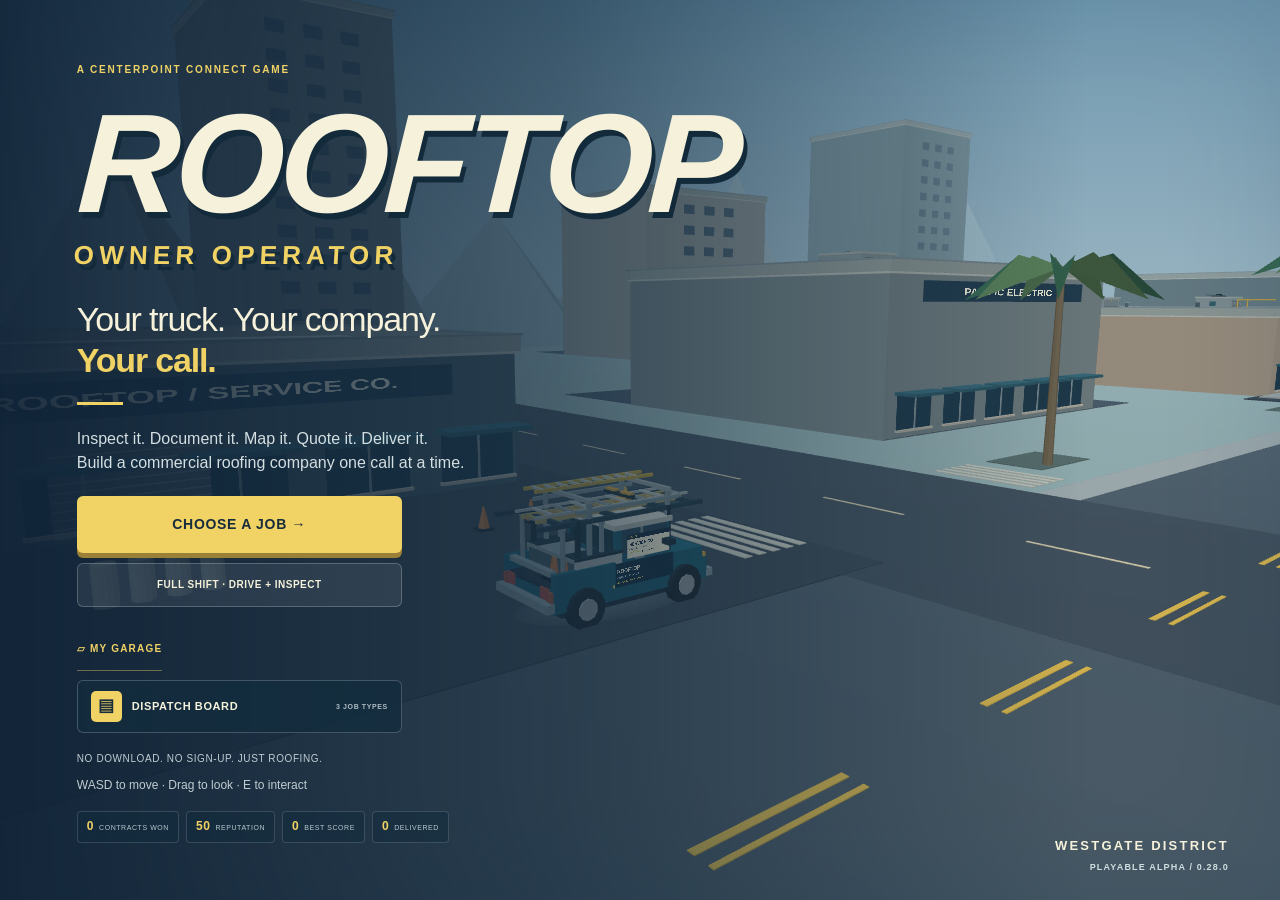
==== commit 949cec5c: "ROOFTOP v0.28: publish quote-builder upgrade" ====
--- a/rooftop-game/index.html
+++ b/rooftop-game/index.html
@@ -1,10 +1,10 @@
 <!doctype html>
-<html lang="en"><head><meta charset="utf-8"><meta name="viewport" content="width=device-width,initial-scale=1,viewport-fit=cover"><meta name="theme-color" content="#182c3c"><meta name="description" content="Your truck. Your company. Your call. A mobile-first commercial roofing game."><title>ROOFTOP — Owner Operator | Play</title><link rel="icon" href="data:image/svg+xml,%3Csvg xmlns='http://www.w3.org/2000/svg' viewBox='0 0 64 64'%3E%3Crect width='64' height='64' rx='14' fill='%23182c3c'/%3E%3Cpath d='M12 31L32 14L52 31M18 29V49H46V29' fill='none' stroke='%23f0d265' stroke-width='7'/%3E%3C/svg%3E"><link rel="stylesheet" href="v03/style.css"><link rel="stylesheet" href="v04/upgrade.css"><link rel="stylesheet" href="v05/upgrade.css"><link rel="stylesheet" href="v06/upgrade.css"><link rel="stylesheet" href="v07/upgrade.css"><link rel="stylesheet" href="v08/upgrade.css"><link rel="stylesheet" href="v09/upgrade.css"><link rel="stylesheet" href="v10/upgrade.css"><link rel="stylesheet" href="v11/upgrade.css"><link rel="stylesheet" href="v12/upgrade.css"><link rel="stylesheet" href="v13/upgrade.css"><link rel="stylesheet" href="v14/upgrade.css"><link rel="stylesheet" href="v15/upgrade.css"><link rel="stylesheet" href="v16/upgrade.css"><link rel="stylesheet" href="v17/upgrade.css"><link rel="stylesheet" href="v18/upgrade.css"><link rel="stylesheet" href="v19/upgrade.css"><link rel="stylesheet" href="v20/upgrade.css"><link rel="stylesheet" href="v21/upgrade.css"><link rel="stylesheet" href="v22/upgrade.css"><link rel="stylesheet" href="v23/upgrade.css"><link rel="stylesheet" href="v24/upgrade.css"><link rel="stylesheet" href="v25/upgrade.css"><link rel="stylesheet" href="v26/upgrade.css"><link rel="stylesheet" href="v27/upgrade.css"></head>
+<html lang="en"><head><meta charset="utf-8"><meta name="viewport" content="width=device-width,initial-scale=1,viewport-fit=cover"><meta name="theme-color" content="#182c3c"><meta name="description" content="Your truck. Your company. Your call. A mobile-first commercial roofing game."><title>ROOFTOP — Owner Operator | Play</title><link rel="icon" href="data:image/svg+xml,%3Csvg xmlns='http://www.w3.org/2000/svg' viewBox='0 0 64 64'%3E%3Crect width='64' height='64' rx='14' fill='%23182c3c'/%3E%3Cpath d='M12 31L32 14L52 31M18 29V49H46V29' fill='none' stroke='%23f0d265' stroke-width='7'/%3E%3C/svg%3E"><link rel="stylesheet" href="v03/style.css"><link rel="stylesheet" href="v04/upgrade.css"><link rel="stylesheet" href="v05/upgrade.css"><link rel="stylesheet" href="v06/upgrade.css"><link rel="stylesheet" href="v07/upgrade.css"><link rel="stylesheet" href="v08/upgrade.css"><link rel="stylesheet" href="v09/upgrade.css"><link rel="stylesheet" href="v10/upgrade.css"><link rel="stylesheet" href="v11/upgrade.css"><link rel="stylesheet" href="v12/upgrade.css"><link rel="stylesheet" href="v13/upgrade.css"><link rel="stylesheet" href="v14/upgrade.css"><link rel="stylesheet" href="v15/upgrade.css"><link rel="stylesheet" href="v16/upgrade.css"><link rel="stylesheet" href="v17/upgrade.css"><link rel="stylesheet" href="v18/upgrade.css"><link rel="stylesheet" href="v19/upgrade.css"><link rel="stylesheet" href="v20/upgrade.css"><link rel="stylesheet" href="v21/upgrade.css"><link rel="stylesheet" href="v22/upgrade.css"><link rel="stylesheet" href="v23/upgrade.css"><link rel="stylesheet" href="v24/upgrade.css"><link rel="stylesheet" href="v25/upgrade.css"><link rel="stylesheet" href="v26/upgrade.css"><link rel="stylesheet" href="v27/upgrade.css"><link rel="stylesheet" href="v28/upgrade.css"></head>
 <body>
 <canvas id="game" aria-label="Third-person commercial roofing game"></canvas><div id="vignette"></div>
-<section id="titleScreen"><div class="title-copy"><div class="eyebrow">A CENTERPOINT CONNECT GAME</div><h1>ROOFTOP<span>OWNER OPERATOR</span></h1><p class="tagline">Your truck. Your company.<br><strong>Your call.</strong></p><div class="title-rule"></div><p class="title-description">Inspect it. Document it. Map it. Quote it. Deliver it.<br>Build a commercial roofing company one call at a time.</p><div class="start-row"><button id="quickStart" class="primary" disabled>QUICK PLAY →</button><button id="start" class="secondary" disabled>LOADING THE DISTRICT…</button><button id="continue" class="secondary hidden">CONTINUE SHIFT</button></div><button id="garageEntry" class="garage-entry" disabled>▱ MY GARAGE</button><p class="micro">NO DOWNLOAD. NO SIGN-UP. JUST ROOFING.</p><p id="introHelp">Thumbstick to move · Drag the world to look</p></div><div class="edition">WESTGATE DISTRICT<span>PLAYABLE ALPHA / 0.27.0</span></div></section>
+<section id="titleScreen"><div class="title-copy"><div class="eyebrow">A CENTERPOINT CONNECT GAME</div><h1>ROOFTOP<span>OWNER OPERATOR</span></h1><p class="tagline">Your truck. Your company.<br><strong>Your call.</strong></p><div class="title-rule"></div><p class="title-description">Inspect it. Document it. Map it. Quote it. Deliver it.<br>Build a commercial roofing company one call at a time.</p><div class="start-row"><button id="quickStart" class="primary" disabled>QUICK PLAY →</button><button id="start" class="secondary" disabled>LOADING THE DISTRICT…</button><button id="continue" class="secondary hidden">CONTINUE SHIFT</button></div><button id="garageEntry" class="garage-entry" disabled>▱ MY GARAGE</button><p class="micro">NO DOWNLOAD. NO SIGN-UP. JUST ROOFING.</p><p id="introHelp">Thumbstick to move · Drag the world to look</p></div><div class="edition">WESTGATE DISTRICT<span>PLAYABLE ALPHA / 0.28.0</span></div></section>
 <div id="hud" class="hidden"><header><div class="wordmark">ROOFTOP <span>OWNER OPERATOR</span></div><div class="top-right"><div class="wallet"><small>COMPANY CASH</small><b id="cash">$2,500</b></div><button id="sound" class="icon" aria-label="Turn sound on">♪<span id="soundState">OFF</span></button><button id="pause" class="icon" aria-label="Pause game">Ⅱ</button></div></header><section id="mission"><div class="eyebrow">01 / WESTGATE PLAZA</div><h2>Water over aisle six.</h2><p id="objective">Get into your work truck.</p><div id="progress"><i></i><i></i><i></i><i></i></div><div id="smallStatus">INSPECTION FEE <b>$450</b></div></section><div id="radarBox"><canvas id="radar" width="240" height="240" aria-label="District radar"></canvas><span id="radarLabel">WESTGATE</span></div><div id="pin" class="hidden"><b>↓</b><span id="pinText"></span></div><div id="speed" class="hidden"><strong>0</strong><span>KM/H</span></div><button id="route" class="route hidden">↗ AUTO DRIVE</button><button id="reportButton" class="report-button hidden">▤ <span>FIELD REPORT</span><b id="evidenceCount">0 / 3</b></button><div id="lookHint">Drag the world to look</div><div id="rankPill">ROOKIE OPERATOR</div><div id="nextDetail"></div><div id="evidencePop" aria-hidden="true"></div><div id="cameraFlash" aria-hidden="true"></div><div id="toast" role="status" aria-live="polite"></div><div id="crosshair" class="hidden"><i></i><i></i><i></i><i></i><span>FIELD CAMERA</span></div><div id="cameraHint" class="hidden">Drag to orbit · Capture a useful view</div><button id="cancelCamera" class="secondary hidden">← BACK</button>
 <div id="controls"><div id="joystick" role="group" aria-label="Movement thumbstick"><span class="joy-top">▲</span><span class="joy-left">‹</span><span class="joy-right">›</span><span class="joy-bottom">▼</span><div id="stick"></div></div><span id="moveLabel">MOVE</span><div class="action-cluster"><button id="brake" class="round small hidden" aria-label="Hold to brake">STOP</button><button id="action" class="round action"><span id="actionIcon">↗</span><b id="actionText">GET IN</b></button></div></div></div>
 <section id="sheet" class="hidden" role="dialog" aria-modal="true" aria-labelledby="sheetTitle"><div class="sheet-content"><div class="eyebrow" id="sheetTag"></div><h2 id="sheetTitle"></h2><div id="sheetBody"></div><div id="sheetActions"></div></div></section>
 <section id="error" class="hidden"><h2>The district couldn’t load.</h2><p id="errorText"></p><button class="primary" onclick="location.reload()">TRY AGAIN</button></section><noscript>This game needs JavaScript enabled.</noscript>
-<script src="v04/engine.js"></script><script src="v03/world.js"></script><script src="v04/features.js"></script><script src="v05/features.js"></script><script src="v06/features.js"></script><script src="v07/features.js"></script><script src="v08/features.js"></script><script src="v09/features.js"></script><script src="v10/features.js"></script><script src="v11/features.js"></script><script src="v12/features.js"></script><script src="v13/features.js"></script><script src="v14/features.js"></script><script src="v15/features.js"></script><script src="v16/features.js"></script><script src="v17/features.js"></script><script src="v18/features.js"></script><script src="v19/features.js"></script><script src="v20/features.js"></script><script src="v21/features.js"></script><script src="v22/features.js"></script><script src="v23/features.js"></script><script src="v24/features.js"></script><script src="v25/features.js"></script><script src="v26/features.js"></script><script src="v27/features.js"></script><script src="v04/game.js"></script></body></html>
+<script src="v04/engine.js"></script><script src="v03/world.js"></script><script src="v04/features.js"></script><script src="v05/features.js"></script><script src="v06/features.js"></script><script src="v07/features.js"></script><script src="v08/features.js"></script><script src="v09/features.js"></script><script src="v10/features.js"></script><script src="v11/features.js"></script><script src="v12/features.js"></script><script src="v13/features.js"></script><script src="v14/features.js"></script><script src="v15/features.js"></script><script src="v16/features.js"></script><script src="v17/features.js"></script><script src="v18/features.js"></script><script src="v19/features.js"></script><script src="v20/features.js"></script><script src="v21/features.js"></script><script src="v22/features.js"></script><script src="v23/features.js"></script><script src="v24/features.js"></script><script src="v25/features.js"></script><script src="v26/features.js"></script><script src="v27/features.js"></script><script src="v28/features.js"></script><script src="v04/game.js"></script></body></html>
--- a/rooftop-game/v28/upgrade.css
+++ b/rooftop-game/v28/upgrade.css
@@ -0,0 +1,16 @@
+/* ROOFTOP 0.28 — follow-up scope + quote builder. */
+.mission-flow-v27.quote-ready-v28 .mission-quick-v27{background:linear-gradient(135deg,#f0d265,#fff0a6);color:#142c3c;box-shadow:0 10px 34px rgba(240,210,101,.28);animation:quotePulseV28 1.9s ease-in-out infinite}
+.mission-flow-v27.quote-ready-v28 .mission-nav-icon-v27{filter:drop-shadow(0 0 8px rgba(240,210,101,.65))}
+.quote-status-v28{display:flex;align-items:center;gap:8px;margin-top:8px;padding:8px 10px;border:1px solid rgba(240,210,101,.24);border-radius:10px;background:rgba(13,35,49,.62);font:800 10px/1.1 Arial,sans-serif;letter-spacing:.05em;color:#dce7e3}
+.quote-status-v28 span{color:#8ca6ad;font-size:8px}.quote-status-v28 b{color:#fff3bd}.quote-status-v28 em{margin-left:auto;color:#9cddb1;font-style:normal;font-size:9px}.quote-status-v28.hidden{display:none}
+.quote-pop-v28{animation:quotePopV28 .42s ease-out}
+.quote-board-v28{display:grid;gap:14px}.quote-head-v28{display:flex;justify-content:space-between;align-items:flex-start;padding:12px 13px;border:1px solid rgba(240,210,101,.2);border-radius:13px;background:linear-gradient(145deg,rgba(19,49,67,.95),rgba(11,31,44,.96))}.quote-head-v28 div{display:grid;gap:3px}.quote-head-v28 small{font:800 9px Arial,sans-serif;letter-spacing:.12em;color:#8fa8ae}.quote-head-v28 b{font:900 15px Arial,sans-serif;letter-spacing:.035em;color:#f4efdb}.quote-head-v28>span{padding:5px 7px;border-radius:999px;background:#f0d265;color:#153044;font:900 8px Arial,sans-serif;letter-spacing:.08em}
+.quote-brief-v28{margin:0;color:#c7d6d4;font:600 13px/1.45 Arial,sans-serif}.quote-lines-v28{display:grid;gap:8px}.quote-line-v28{width:100%;min-height:70px;display:grid;grid-template-columns:34px 1fr auto 26px;gap:10px;align-items:center;padding:10px 11px;border:1px solid rgba(190,210,211,.16);border-radius:13px;background:rgba(17,43,57,.78);color:#e9efeb;text-align:left;touch-action:manipulation;transition:transform .12s ease,border-color .12s ease,background .12s ease}.quote-line-v28:active{transform:scale(.985)}.quote-line-v28.selected-v28{border-color:rgba(240,210,101,.62);background:linear-gradient(135deg,rgba(37,67,75,.96),rgba(28,58,67,.96));box-shadow:inset 3px 0 #f0d265}.quote-code-v28{display:grid;place-items:center;width:30px;height:30px;border-radius:9px;background:#142f40;color:#9eb3b8;font:900 10px Arial,sans-serif}.selected-v28 .quote-code-v28{background:#f0d265;color:#142c3c}.quote-line-copy-v28{display:grid;gap:4px;min-width:0}.quote-line-copy-v28 b{font:900 12px/1.2 Arial,sans-serif;color:#f7f2df}.quote-line-copy-v28 small{font:600 10px/1.3 Arial,sans-serif;color:#93a9ae}.quote-line-v28 em{font:900 12px Arial,sans-serif;color:#fff3bd;font-style:normal}.quote-line-v28 i{display:grid;place-items:center;width:24px;height:24px;border-radius:999px;border:1px solid rgba(240,210,101,.35);color:#f0d265;font:900 15px Arial,sans-serif;font-style:normal}.selected-v28 i{background:#f0d265;color:#142c3c}
+.quote-total-v28{display:flex;justify-content:space-between;align-items:center;padding:12px 13px;border-top:1px solid rgba(238,234,213,.15);border-bottom:1px solid rgba(238,234,213,.15)}.quote-total-v28 span{display:grid;gap:3px}.quote-total-v28 small{font:800 8px Arial,sans-serif;letter-spacing:.1em;color:#819ca4}.quote-total-v28 b{font:900 10px Arial,sans-serif;letter-spacing:.05em;color:#dce6e2}.quote-total-v28 em{font:900 24px Arial,sans-serif;font-style:normal;color:#f0d265}
+.quote-result-v28{display:grid;grid-template-columns:88px 1fr;gap:14px;align-items:center;padding:14px;border:1px solid rgba(190,210,211,.15);border-radius:14px;background:linear-gradient(145deg,rgba(17,43,58,.98),rgba(10,30,43,.98));margin-bottom:12px}.quote-result-v28.clean-v28{border-color:rgba(156,221,177,.42)}.quote-result-v28.review-v28{border-color:rgba(240,210,101,.34)}.quote-score-v28{display:grid;place-items:center;align-content:center;width:76px;height:76px;border-radius:18px;background:#102c3c;border:1px solid rgba(240,210,101,.24)}.clean-v28 .quote-score-v28{border-color:rgba(156,221,177,.48)}.quote-score-v28 span{font:900 28px Arial,sans-serif;color:#fff3bd}.quote-score-v28 small{font:900 8px Arial,sans-serif;letter-spacing:.08em;color:#8ea6ac}.quote-result-v28>div:last-child{display:grid;gap:4px}.quote-result-v28>div>small{font:900 8px Arial,sans-serif;letter-spacing:.11em;color:#8ca5ad}.quote-result-v28>div>b{font:900 20px Arial,sans-serif;color:#f0d265}.quote-result-v28 p{margin:2px 0 0;color:#bbcdcc;font:600 11px/1.45 Arial,sans-serif}
+.quote-result-lines-v28{display:grid;gap:6px;margin:10px 0}.quote-result-row-v28{display:grid;grid-template-columns:28px 1fr auto;gap:9px;align-items:center;padding:9px 10px;border-radius:10px;background:rgba(17,44,59,.66)}.quote-result-row-v28>span{color:#8da5ab;font:900 9px Arial,sans-serif}.quote-result-row-v28 div{display:grid;gap:2px}.quote-result-row-v28 b{font:800 10px Arial,sans-serif;color:#eef1e8}.quote-result-row-v28 small{font:600 9px Arial,sans-serif;color:#829da4}.quote-result-row-v28 em{font:900 10px Arial,sans-serif;color:#fff0a6;font-style:normal}.quote-coach-v28{margin:9px 0;padding:10px 11px;border-radius:10px;background:rgba(240,210,101,.08);border-left:3px solid #f0d265;color:#d7dfd9;font:700 10px/1.4 Arial,sans-serif}.quote-coach-v28.warn-v28{border-left-color:#ef9b72;background:rgba(239,155,114,.08)}.quote-result-foot-v28{display:flex;justify-content:space-between;gap:10px;align-items:center;margin-top:12px;padding-top:11px;border-top:1px solid rgba(221,232,227,.13);font:900 9px Arial,sans-serif;letter-spacing:.05em}.quote-result-foot-v28 span{color:#9cddb1}.review-v28+.quote-result-lines-v28+.quote-coach-v28+.quote-result-foot-v28 span{color:#f0d265}.quote-result-foot-v28 b{color:#f4efdb;text-align:right}
+.quote-closeout-v28{display:grid;gap:5px;margin:0 0 14px;padding:11px 12px;border-radius:12px;border:1px solid rgba(240,210,101,.22);background:rgba(15,39,53,.9)}.quote-closeout-v28.clean-v28{border-color:rgba(156,221,177,.4)}.quote-closeout-v28 span{font:900 8px Arial,sans-serif;letter-spacing:.12em;color:#8da6ad}.quote-closeout-v28 b{font:900 13px Arial,sans-serif;color:#f5efdd}.quote-closeout-v28 em{font:900 10px Arial,sans-serif;color:#f0d265;font-style:normal}.quote-closeout-v28.clean-v28 em{color:#9cddb1}
+@keyframes quotePulseV28{0%,100%{transform:translateY(0);box-shadow:0 10px 28px rgba(240,210,101,.18)}50%{transform:translateY(-1px);box-shadow:0 12px 34px rgba(240,210,101,.34)}}@keyframes quotePopV28{0%{transform:scale(.985);filter:brightness(1.25)}100%{transform:scale(1);filter:brightness(1)}}
+@media(max-width:520px){.quote-line-v28{grid-template-columns:30px 1fr auto 24px;gap:7px;padding:9px;min-height:66px}.quote-line-copy-v28 b{font-size:11px}.quote-line-copy-v28 small{font-size:9px}.quote-line-v28 em{font-size:11px}.quote-result-v28{grid-template-columns:72px 1fr;gap:10px;padding:11px}.quote-score-v28{width:64px;height:64px;border-radius:15px}.quote-score-v28 span{font-size:24px}.quote-result-v28>div>b{font-size:18px}.quote-status-v28{padding:7px 8px}}
+@media(max-height:520px) and (orientation:landscape){.quote-board-v28{gap:9px}.quote-lines-v28{grid-template-columns:1fr 1fr}.quote-line-v28{min-height:60px}.quote-head-v28{padding:9px 11px}.quote-total-v28{padding:8px 10px}.quote-result-lines-v28{grid-template-columns:1fr 1fr}}
+@media(prefers-reduced-motion:reduce){.mission-flow-v27.quote-ready-v28 .mission-quick-v27{animation:none}.quote-line-v28,.quote-pop-v28{transition:none;animation:none}}
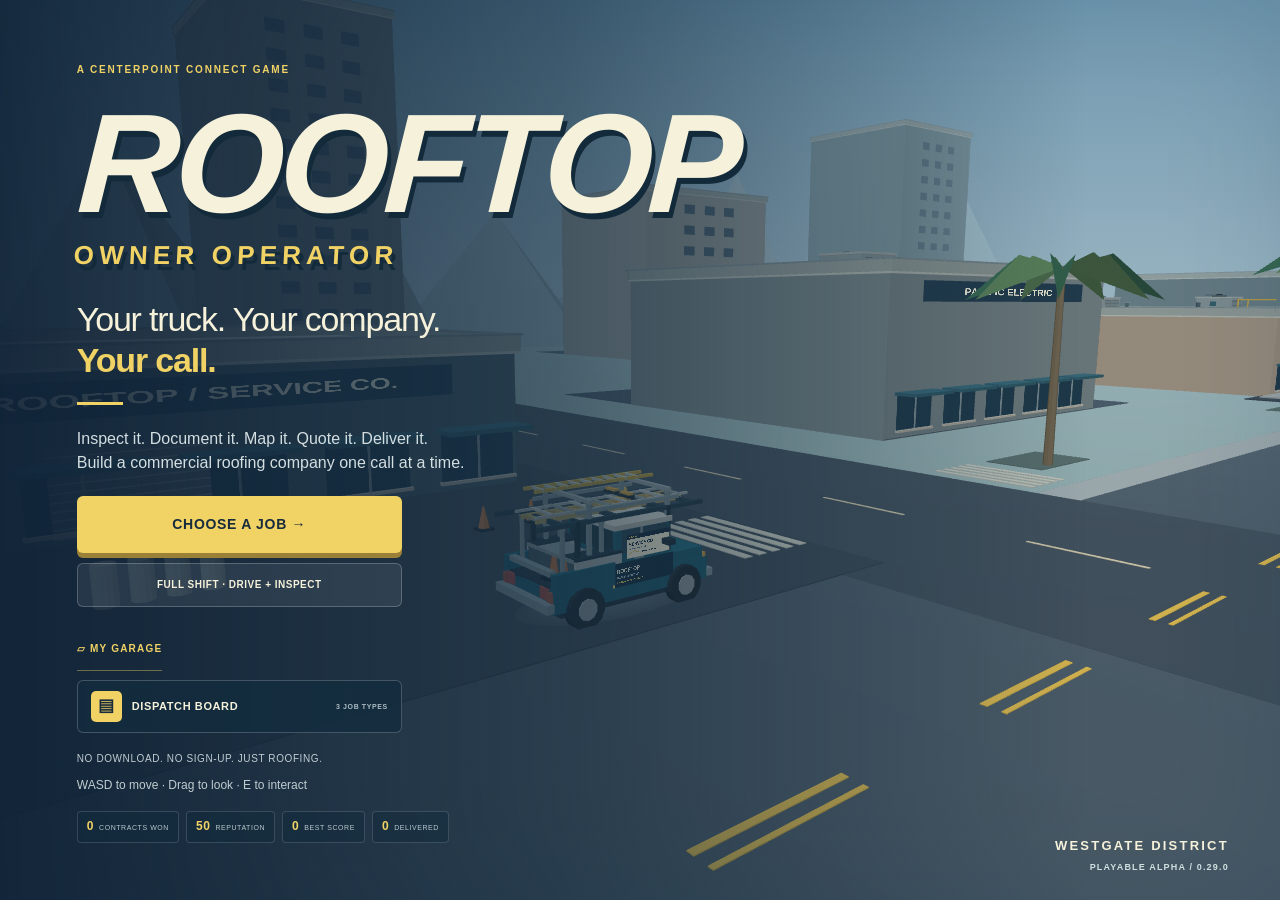
==== commit 27b578df: "ROOFTOP v0.29: load career progression release" ====
--- a/rooftop-game/index.html
+++ b/rooftop-game/index.html
@@ -1,10 +1,10 @@
 <!doctype html>
-<html lang="en"><head><meta charset="utf-8"><meta name="viewport" content="width=device-width,initial-scale=1,viewport-fit=cover"><meta name="theme-color" content="#182c3c"><meta name="description" content="Your truck. Your company. Your call. A mobile-first commercial roofing game."><title>ROOFTOP — Owner Operator | Play</title><link rel="icon" href="data:image/svg+xml,%3Csvg xmlns='http://www.w3.org/2000/svg' viewBox='0 0 64 64'%3E%3Crect width='64' height='64' rx='14' fill='%23182c3c'/%3E%3Cpath d='M12 31L32 14L52 31M18 29V49H46V29' fill='none' stroke='%23f0d265' stroke-width='7'/%3E%3C/svg%3E"><link rel="stylesheet" href="v03/style.css"><link rel="stylesheet" href="v04/upgrade.css"><link rel="stylesheet" href="v05/upgrade.css"><link rel="stylesheet" href="v06/upgrade.css"><link rel="stylesheet" href="v07/upgrade.css"><link rel="stylesheet" href="v08/upgrade.css"><link rel="stylesheet" href="v09/upgrade.css"><link rel="stylesheet" href="v10/upgrade.css"><link rel="stylesheet" href="v11/upgrade.css"><link rel="stylesheet" href="v12/upgrade.css"><link rel="stylesheet" href="v13/upgrade.css"><link rel="stylesheet" href="v14/upgrade.css"><link rel="stylesheet" href="v15/upgrade.css"><link rel="stylesheet" href="v16/upgrade.css"><link rel="stylesheet" href="v17/upgrade.css"><link rel="stylesheet" href="v18/upgrade.css"><link rel="stylesheet" href="v19/upgrade.css"><link rel="stylesheet" href="v20/upgrade.css"><link rel="stylesheet" href="v21/upgrade.css"><link rel="stylesheet" href="v22/upgrade.css"><link rel="stylesheet" href="v23/upgrade.css"><link rel="stylesheet" href="v24/upgrade.css"><link rel="stylesheet" href="v25/upgrade.css"><link rel="stylesheet" href="v26/upgrade.css"><link rel="stylesheet" href="v27/upgrade.css"><link rel="stylesheet" href="v28/upgrade.css"></head>
+<html lang="en"><head><meta charset="utf-8"><meta name="viewport" content="width=device-width,initial-scale=1,viewport-fit=cover"><meta name="theme-color" content="#182c3c"><meta name="description" content="Your truck. Your company. Your call. A mobile-first commercial roofing game."><title>ROOFTOP — Owner Operator | Play</title><link rel="icon" href="data:image/svg+xml,%3Csvg xmlns='http://www.w3.org/2000/svg' viewBox='0 0 64 64'%3E%3Crect width='64' height='64' rx='14' fill='%23182c3c'/%3E%3Cpath d='M12 31L32 14L52 31M18 29V49H46V29' fill='none' stroke='%23f0d265' stroke-width='7'/%3E%3C/svg%3E"><link rel="stylesheet" href="v03/style.css"><link rel="stylesheet" href="v04/upgrade.css"><link rel="stylesheet" href="v05/upgrade.css"><link rel="stylesheet" href="v06/upgrade.css"><link rel="stylesheet" href="v07/upgrade.css"><link rel="stylesheet" href="v08/upgrade.css"><link rel="stylesheet" href="v09/upgrade.css"><link rel="stylesheet" href="v10/upgrade.css"><link rel="stylesheet" href="v11/upgrade.css"><link rel="stylesheet" href="v12/upgrade.css"><link rel="stylesheet" href="v13/upgrade.css"><link rel="stylesheet" href="v14/upgrade.css"><link rel="stylesheet" href="v15/upgrade.css"><link rel="stylesheet" href="v16/upgrade.css"><link rel="stylesheet" href="v17/upgrade.css"><link rel="stylesheet" href="v18/upgrade.css"><link rel="stylesheet" href="v19/upgrade.css"><link rel="stylesheet" href="v20/upgrade.css"><link rel="stylesheet" href="v21/upgrade.css"><link rel="stylesheet" href="v22/upgrade.css"><link rel="stylesheet" href="v23/upgrade.css"><link rel="stylesheet" href="v24/upgrade.css"><link rel="stylesheet" href="v25/upgrade.css"><link rel="stylesheet" href="v26/upgrade.css"><link rel="stylesheet" href="v27/upgrade.css"><link rel="stylesheet" href="v28/upgrade.css"><link rel="stylesheet" href="v29/upgrade.css"></head>
 <body>
 <canvas id="game" aria-label="Third-person commercial roofing game"></canvas><div id="vignette"></div>
-<section id="titleScreen"><div class="title-copy"><div class="eyebrow">A CENTERPOINT CONNECT GAME</div><h1>ROOFTOP<span>OWNER OPERATOR</span></h1><p class="tagline">Your truck. Your company.<br><strong>Your call.</strong></p><div class="title-rule"></div><p class="title-description">Inspect it. Document it. Map it. Quote it. Deliver it.<br>Build a commercial roofing company one call at a time.</p><div class="start-row"><button id="quickStart" class="primary" disabled>QUICK PLAY →</button><button id="start" class="secondary" disabled>LOADING THE DISTRICT…</button><button id="continue" class="secondary hidden">CONTINUE SHIFT</button></div><button id="garageEntry" class="garage-entry" disabled>▱ MY GARAGE</button><p class="micro">NO DOWNLOAD. NO SIGN-UP. JUST ROOFING.</p><p id="introHelp">Thumbstick to move · Drag the world to look</p></div><div class="edition">WESTGATE DISTRICT<span>PLAYABLE ALPHA / 0.28.0</span></div></section>
+<section id="titleScreen"><div class="title-copy"><div class="eyebrow">A CENTERPOINT CONNECT GAME</div><h1>ROOFTOP<span>OWNER OPERATOR</span></h1><p class="tagline">Your truck. Your company.<br><strong>Your call.</strong></p><div class="title-rule"></div><p class="title-description">Inspect it. Document it. Map it. Quote it. Deliver it.<br>Build a commercial roofing company one call at a time.</p><div class="start-row"><button id="quickStart" class="primary" disabled>QUICK PLAY →</button><button id="start" class="secondary" disabled>LOADING THE DISTRICT…</button><button id="continue" class="secondary hidden">CONTINUE SHIFT</button></div><button id="garageEntry" class="garage-entry" disabled>▱ MY GARAGE</button><p class="micro">NO DOWNLOAD. NO SIGN-UP. JUST ROOFING.</p><p id="introHelp">Thumbstick to move · Drag the world to look</p></div><div class="edition">WESTGATE DISTRICT<span>PLAYABLE ALPHA / 0.29.0</span></div></section>
 <div id="hud" class="hidden"><header><div class="wordmark">ROOFTOP <span>OWNER OPERATOR</span></div><div class="top-right"><div class="wallet"><small>COMPANY CASH</small><b id="cash">$2,500</b></div><button id="sound" class="icon" aria-label="Turn sound on">♪<span id="soundState">OFF</span></button><button id="pause" class="icon" aria-label="Pause game">Ⅱ</button></div></header><section id="mission"><div class="eyebrow">01 / WESTGATE PLAZA</div><h2>Water over aisle six.</h2><p id="objective">Get into your work truck.</p><div id="progress"><i></i><i></i><i></i><i></i></div><div id="smallStatus">INSPECTION FEE <b>$450</b></div></section><div id="radarBox"><canvas id="radar" width="240" height="240" aria-label="District radar"></canvas><span id="radarLabel">WESTGATE</span></div><div id="pin" class="hidden"><b>↓</b><span id="pinText"></span></div><div id="speed" class="hidden"><strong>0</strong><span>KM/H</span></div><button id="route" class="route hidden">↗ AUTO DRIVE</button><button id="reportButton" class="report-button hidden">▤ <span>FIELD REPORT</span><b id="evidenceCount">0 / 3</b></button><div id="lookHint">Drag the world to look</div><div id="rankPill">ROOKIE OPERATOR</div><div id="nextDetail"></div><div id="evidencePop" aria-hidden="true"></div><div id="cameraFlash" aria-hidden="true"></div><div id="toast" role="status" aria-live="polite"></div><div id="crosshair" class="hidden"><i></i><i></i><i></i><i></i><span>FIELD CAMERA</span></div><div id="cameraHint" class="hidden">Drag to orbit · Capture a useful view</div><button id="cancelCamera" class="secondary hidden">← BACK</button>
 <div id="controls"><div id="joystick" role="group" aria-label="Movement thumbstick"><span class="joy-top">▲</span><span class="joy-left">‹</span><span class="joy-right">›</span><span class="joy-bottom">▼</span><div id="stick"></div></div><span id="moveLabel">MOVE</span><div class="action-cluster"><button id="brake" class="round small hidden" aria-label="Hold to brake">STOP</button><button id="action" class="round action"><span id="actionIcon">↗</span><b id="actionText">GET IN</b></button></div></div></div>
 <section id="sheet" class="hidden" role="dialog" aria-modal="true" aria-labelledby="sheetTitle"><div class="sheet-content"><div class="eyebrow" id="sheetTag"></div><h2 id="sheetTitle"></h2><div id="sheetBody"></div><div id="sheetActions"></div></div></section>
 <section id="error" class="hidden"><h2>The district couldn’t load.</h2><p id="errorText"></p><button class="primary" onclick="location.reload()">TRY AGAIN</button></section><noscript>This game needs JavaScript enabled.</noscript>
-<script src="v04/engine.js"></script><script src="v03/world.js"></script><script src="v04/features.js"></script><script src="v05/features.js"></script><script src="v06/features.js"></script><script src="v07/features.js"></script><script src="v08/features.js"></script><script src="v09/features.js"></script><script src="v10/features.js"></script><script src="v11/features.js"></script><script src="v12/features.js"></script><script src="v13/features.js"></script><script src="v14/features.js"></script><script src="v15/features.js"></script><script src="v16/features.js"></script><script src="v17/features.js"></script><script src="v18/features.js"></script><script src="v19/features.js"></script><script src="v20/features.js"></script><script src="v21/features.js"></script><script src="v22/features.js"></script><script src="v23/features.js"></script><script src="v24/features.js"></script><script src="v25/features.js"></script><script src="v26/features.js"></script><script src="v27/features.js"></script><script src="v28/features.js"></script><script src="v04/game.js"></script></body></html>
+<script src="v04/engine.js"></script><script src="v03/world.js"></script><script src="v04/features.js"></script><script src="v05/features.js"></script><script src="v06/features.js"></script><script src="v07/features.js"></script><script src="v08/features.js"></script><script src="v09/features.js"></script><script src="v10/features.js"></script><script src="v11/features.js"></script><script src="v12/features.js"></script><script src="v13/features.js"></script><script src="v14/features.js"></script><script src="v15/features.js"></script><script src="v16/features.js"></script><script src="v17/features.js"></script><script src="v18/features.js"></script><script src="v19/features.js"></script><script src="v20/features.js"></script><script src="v21/features.js"></script><script src="v22/features.js"></script><script src="v23/features.js"></script><script src="v24/features.js"></script><script src="v25/features.js"></script><script src="v26/features.js"></script><script src="v27/features.js"></script><script src="v28/features.js"></script><script src="v29/features.js"></script><script src="v04/game.js"></script></body></html>
--- a/rooftop-game/v29/upgrade.css
+++ b/rooftop-game/v29/upgrade.css
@@ -0,0 +1,12 @@
+/* ROOFTOP 0.29 — operator career XP + shift grade UI. */
+.career-hud-v29{margin-top:9px;padding:8px 9px 7px;border:1px solid #ffffff1c;border-radius:8px;background:linear-gradient(110deg,#0b202cb8,#173c49aa);box-shadow:inset 0 1px 0 #ffffff10;pointer-events:none}
+.career-top-v29,.career-bottom-v29{display:flex;align-items:flex-end;justify-content:space-between;gap:10px}.career-top-v29 span{min-width:0}.career-top-v29 small{display:block;color:#8eb8bd;font:900 5.5px/1 Arial,sans-serif;letter-spacing:.18em}.career-top-v29 b{display:block;overflow:hidden;margin-top:3px;color:#fff2b0;font:900 8px/1 Arial,sans-serif;letter-spacing:.08em;text-overflow:ellipsis;white-space:nowrap}.career-top-v29 em{flex:none;color:#9cddb1;font:900 7px/1 Arial,sans-serif;font-style:normal;letter-spacing:.11em}.career-progress-v29{height:4px;margin:7px 0 5px;overflow:hidden;border-radius:99px;background:#ffffff14}.career-progress-v29 i{display:block;width:0;height:100%;border-radius:inherit;background:linear-gradient(90deg,#9cddb1,#f0d265);box-shadow:0 0 12px #f0d26555;transition:width .35s ease}.career-bottom-v29 span,.career-bottom-v29 b{font:900 5.5px/1 Arial,sans-serif;letter-spacing:.07em}.career-bottom-v29 span{color:#9eb5bb}.career-bottom-v29 b{color:#f5dda1;text-align:right}
+.career-hud-v29.score-pop-v29{animation:careerScorePopV29 .42s ease-out}.career-hud-v29.sync-v29{animation:careerSyncV29 .32s ease-out}.career-hud-v29.score-pop-v29 .career-bottom-v29 b{color:#fff8d5;text-shadow:0 0 12px #f0d2658a}
+.career-closeout-v29{margin:0 0 13px;padding:11px;border:1px solid #f0d26535;border-radius:10px;background:linear-gradient(145deg,#102c3a,#0a1d29);box-shadow:0 10px 32px #06121c55}.career-grade-card-v29{display:grid;grid-template-columns:70px 1fr;gap:12px;align-items:center;padding:10px;border:1px solid #ffffff14;border-radius:8px;background:#ffffff08}.career-grade-v29{display:grid;place-items:center;min-height:64px;border-right:1px solid #ffffff16}.career-grade-v29 span{color:#f0d265;font:italic 900 44px/.85 Impact,"Arial Narrow",sans-serif;text-shadow:0 4px 20px #0008}.career-grade-v29 small,.career-grade-copy-v29 small{color:#9db7bc;font:900 5.5px/1 Arial,sans-serif;letter-spacing:.15em}.career-grade-copy-v29 b{display:block;margin-top:4px;color:#fff4c8;font:900 11px/1.1 Arial,sans-serif;letter-spacing:.06em}.career-grade-copy-v29 p{margin:6px 0 0;color:#b7c7ca;font:700 7px/1.35 Arial,sans-serif}.grade-s-v29 .career-grade-v29 span{color:#fff0a6;text-shadow:0 0 22px #f0d26570}.grade-a-v29 .career-grade-v29 span{color:#bfe9c9}.grade-b-v29 .career-grade-v29 span{color:#b6d6e1}.grade-c-v29 .career-grade-v29 span{color:#e0c58f}.grade-d-v29 .career-grade-v29 span{color:#cba7a2}
+.career-breakdown-v29{display:grid;grid-template-columns:1fr 1fr;gap:4px;margin-top:8px}.career-row-v29{display:flex;justify-content:space-between;gap:8px;padding:6px 7px;border-radius:5px;background:#ffffff08;color:#93a8ae}.career-row-v29 span,.career-row-v29 b{font:800 6px/1 Arial,sans-serif}.career-row-v29.good-v29{background:#9cddb10d;color:#c8e8cf}.career-row-v29.good-v29 b{color:#9cddb1}.career-xp-bank-v29{display:grid;grid-template-columns:1fr auto;gap:3px 10px;align-items:center;margin-top:8px;padding:9px;border:1px solid #f0d2652c;border-radius:7px;background:#f0d2650a}.career-xp-bank-v29 span small{display:block;color:#9db7bc;font:900 5px/1 Arial,sans-serif;letter-spacing:.15em}.career-xp-bank-v29 span b{display:block;margin-top:3px;color:#fff0a6;font:900 10px/1 Arial,sans-serif}.career-xp-bank-v29 em{color:#cde4d3;font:900 7px/1 Arial,sans-serif;font-style:normal;text-align:right}.career-xp-bank-v29 i{grid-column:1/-1;color:#8fa8ae;font:800 5.5px/1 Arial,sans-serif;font-style:normal;letter-spacing:.08em}.career-levelup-v29,.career-perfect-v29{margin-top:7px;padding:8px;border-radius:6px;text-align:center;font:900 7px/1 Arial,sans-serif;letter-spacing:.13em}.career-levelup-v29{border:1px solid #9cddb15c;background:#9cddb113;color:#ccebd3}.career-perfect-v29{border:1px solid #f0d26559;background:#f0d26512;color:#fff0a6}
+@keyframes careerScorePopV29{0%{transform:scale(.985);border-color:#f0d26588;box-shadow:0 0 0 8px #f0d26510}100%{transform:none;border-color:#ffffff1c;box-shadow:inset 0 1px 0 #ffffff10}}
+@keyframes careerSyncV29{0%{border-color:#9cddb17a}100%{border-color:#ffffff1c}}
+@media(max-width:600px){.career-hud-v29{margin-top:7px;padding:7px 8px 6px}.career-top-v29 b{font-size:7.5px}.career-bottom-v29 span,.career-bottom-v29 b{font-size:5px}.career-closeout-v29{padding:9px}.career-grade-card-v29{grid-template-columns:58px 1fr;gap:9px;padding:8px}.career-grade-v29{min-height:58px}.career-grade-v29 span{font-size:38px}.career-grade-copy-v29 b{font-size:10px}.career-grade-copy-v29 p{font-size:6.5px}}
+@media(max-width:390px){.career-breakdown-v29{grid-template-columns:1fr}.career-grade-card-v29{grid-template-columns:52px 1fr}.career-grade-v29 span{font-size:34px}}
+@media(max-height:520px) and (orientation:landscape){.career-hud-v29{margin-top:4px;padding:5px 7px}.career-progress-v29{margin:4px 0;height:3px}.career-top-v29 small{display:none}.career-breakdown-v29{grid-template-columns:repeat(4,1fr)}.career-row-v29{padding:5px}.career-grade-card-v29{grid-template-columns:54px 1fr}.career-grade-v29{min-height:48px}.career-grade-v29 span{font-size:32px}}
+@media(prefers-reduced-motion:reduce){.career-progress-v29 i{transition:none}.career-hud-v29.score-pop-v29,.career-hud-v29.sync-v29{animation:none}}
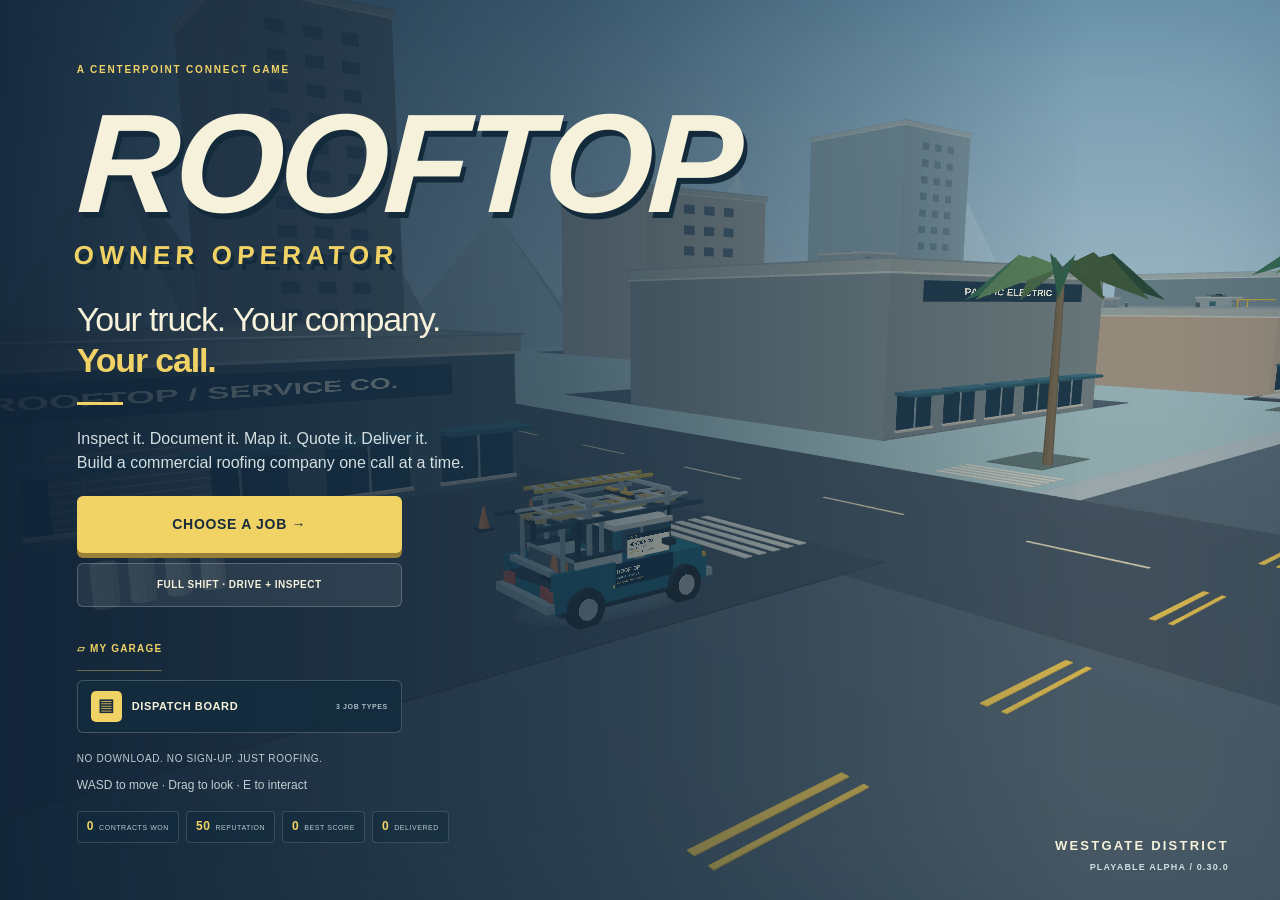
==== commit 105cf84d: "Publish ROOFTOP v0.30 smart radar" ====
--- a/rooftop-game/index.html
+++ b/rooftop-game/index.html
@@ -1,10 +1,10 @@
 <!doctype html>
-<html lang="en"><head><meta charset="utf-8"><meta name="viewport" content="width=device-width,initial-scale=1,viewport-fit=cover"><meta name="theme-color" content="#182c3c"><meta name="description" content="Your truck. Your company. Your call. A mobile-first commercial roofing game."><title>ROOFTOP — Owner Operator | Play</title><link rel="icon" href="data:image/svg+xml,%3Csvg xmlns='http://www.w3.org/2000/svg' viewBox='0 0 64 64'%3E%3Crect width='64' height='64' rx='14' fill='%23182c3c'/%3E%3Cpath d='M12 31L32 14L52 31M18 29V49H46V29' fill='none' stroke='%23f0d265' stroke-width='7'/%3E%3C/svg%3E"><link rel="stylesheet" href="v03/style.css"><link rel="stylesheet" href="v04/upgrade.css"><link rel="stylesheet" href="v05/upgrade.css"><link rel="stylesheet" href="v06/upgrade.css"><link rel="stylesheet" href="v07/upgrade.css"><link rel="stylesheet" href="v08/upgrade.css"><link rel="stylesheet" href="v09/upgrade.css"><link rel="stylesheet" href="v10/upgrade.css"><link rel="stylesheet" href="v11/upgrade.css"><link rel="stylesheet" href="v12/upgrade.css"><link rel="stylesheet" href="v13/upgrade.css"><link rel="stylesheet" href="v14/upgrade.css"><link rel="stylesheet" href="v15/upgrade.css"><link rel="stylesheet" href="v16/upgrade.css"><link rel="stylesheet" href="v17/upgrade.css"><link rel="stylesheet" href="v18/upgrade.css"><link rel="stylesheet" href="v19/upgrade.css"><link rel="stylesheet" href="v20/upgrade.css"><link rel="stylesheet" href="v21/upgrade.css"><link rel="stylesheet" href="v22/upgrade.css"><link rel="stylesheet" href="v23/upgrade.css"><link rel="stylesheet" href="v24/upgrade.css"><link rel="stylesheet" href="v25/upgrade.css"><link rel="stylesheet" href="v26/upgrade.css"><link rel="stylesheet" href="v27/upgrade.css"><link rel="stylesheet" href="v28/upgrade.css"><link rel="stylesheet" href="v29/upgrade.css"></head>
+<html lang="en"><head><meta charset="utf-8"><meta name="viewport" content="width=device-width,initial-scale=1,viewport-fit=cover"><meta name="theme-color" content="#182c3c"><meta name="description" content="Your truck. Your company. Your call. A mobile-first commercial roofing game."><title>ROOFTOP — Owner Operator | Play</title><link rel="icon" href="data:image/svg+xml,%3Csvg xmlns='http://www.w3.org/2000/svg' viewBox='0 0 64 64'%3E%3Crect width='64' height='64' rx='14' fill='%23182c3c'/%3E%3Cpath d='M12 31L32 14L52 31M18 29V49H46V29' fill='none' stroke='%23f0d265' stroke-width='7'/%3E%3C/svg%3E"><link rel="stylesheet" href="v03/style.css"><link rel="stylesheet" href="v04/upgrade.css"><link rel="stylesheet" href="v05/upgrade.css"><link rel="stylesheet" href="v06/upgrade.css"><link rel="stylesheet" href="v07/upgrade.css"><link rel="stylesheet" href="v08/upgrade.css"><link rel="stylesheet" href="v09/upgrade.css"><link rel="stylesheet" href="v10/upgrade.css"><link rel="stylesheet" href="v11/upgrade.css"><link rel="stylesheet" href="v12/upgrade.css"><link rel="stylesheet" href="v13/upgrade.css"><link rel="stylesheet" href="v14/upgrade.css"><link rel="stylesheet" href="v15/upgrade.css"><link rel="stylesheet" href="v16/upgrade.css"><link rel="stylesheet" href="v17/upgrade.css"><link rel="stylesheet" href="v18/upgrade.css"><link rel="stylesheet" href="v19/upgrade.css"><link rel="stylesheet" href="v20/upgrade.css"><link rel="stylesheet" href="v21/upgrade.css"><link rel="stylesheet" href="v22/upgrade.css"><link rel="stylesheet" href="v23/upgrade.css"><link rel="stylesheet" href="v24/upgrade.css"><link rel="stylesheet" href="v25/upgrade.css"><link rel="stylesheet" href="v26/upgrade.css"><link rel="stylesheet" href="v27/upgrade.css"><link rel="stylesheet" href="v28/upgrade.css"><link rel="stylesheet" href="v29/upgrade.css"><link rel="stylesheet" href="v30/upgrade.css"></head>
 <body>
 <canvas id="game" aria-label="Third-person commercial roofing game"></canvas><div id="vignette"></div>
-<section id="titleScreen"><div class="title-copy"><div class="eyebrow">A CENTERPOINT CONNECT GAME</div><h1>ROOFTOP<span>OWNER OPERATOR</span></h1><p class="tagline">Your truck. Your company.<br><strong>Your call.</strong></p><div class="title-rule"></div><p class="title-description">Inspect it. Document it. Map it. Quote it. Deliver it.<br>Build a commercial roofing company one call at a time.</p><div class="start-row"><button id="quickStart" class="primary" disabled>QUICK PLAY →</button><button id="start" class="secondary" disabled>LOADING THE DISTRICT…</button><button id="continue" class="secondary hidden">CONTINUE SHIFT</button></div><button id="garageEntry" class="garage-entry" disabled>▱ MY GARAGE</button><p class="micro">NO DOWNLOAD. NO SIGN-UP. JUST ROOFING.</p><p id="introHelp">Thumbstick to move · Drag the world to look</p></div><div class="edition">WESTGATE DISTRICT<span>PLAYABLE ALPHA / 0.29.0</span></div></section>
+<section id="titleScreen"><div class="title-copy"><div class="eyebrow">A CENTERPOINT CONNECT GAME</div><h1>ROOFTOP<span>OWNER OPERATOR</span></h1><p class="tagline">Your truck. Your company.<br><strong>Your call.</strong></p><div class="title-rule"></div><p class="title-description">Inspect it. Document it. Map it. Quote it. Deliver it.<br>Build a commercial roofing company one call at a time.</p><div class="start-row"><button id="quickStart" class="primary" disabled>QUICK PLAY →</button><button id="start" class="secondary" disabled>LOADING THE DISTRICT…</button><button id="continue" class="secondary hidden">CONTINUE SHIFT</button></div><button id="garageEntry" class="garage-entry" disabled>▱ MY GARAGE</button><p class="micro">NO DOWNLOAD. NO SIGN-UP. JUST ROOFING.</p><p id="introHelp">Thumbstick to move · Drag the world to look</p></div><div class="edition">WESTGATE DISTRICT<span>PLAYABLE ALPHA / 0.30.0</span></div></section>
 <div id="hud" class="hidden"><header><div class="wordmark">ROOFTOP <span>OWNER OPERATOR</span></div><div class="top-right"><div class="wallet"><small>COMPANY CASH</small><b id="cash">$2,500</b></div><button id="sound" class="icon" aria-label="Turn sound on">♪<span id="soundState">OFF</span></button><button id="pause" class="icon" aria-label="Pause game">Ⅱ</button></div></header><section id="mission"><div class="eyebrow">01 / WESTGATE PLAZA</div><h2>Water over aisle six.</h2><p id="objective">Get into your work truck.</p><div id="progress"><i></i><i></i><i></i><i></i></div><div id="smallStatus">INSPECTION FEE <b>$450</b></div></section><div id="radarBox"><canvas id="radar" width="240" height="240" aria-label="District radar"></canvas><span id="radarLabel">WESTGATE</span></div><div id="pin" class="hidden"><b>↓</b><span id="pinText"></span></div><div id="speed" class="hidden"><strong>0</strong><span>KM/H</span></div><button id="route" class="route hidden">↗ AUTO DRIVE</button><button id="reportButton" class="report-button hidden">▤ <span>FIELD REPORT</span><b id="evidenceCount">0 / 3</b></button><div id="lookHint">Drag the world to look</div><div id="rankPill">ROOKIE OPERATOR</div><div id="nextDetail"></div><div id="evidencePop" aria-hidden="true"></div><div id="cameraFlash" aria-hidden="true"></div><div id="toast" role="status" aria-live="polite"></div><div id="crosshair" class="hidden"><i></i><i></i><i></i><i></i><span>FIELD CAMERA</span></div><div id="cameraHint" class="hidden">Drag to orbit · Capture a useful view</div><button id="cancelCamera" class="secondary hidden">← BACK</button>
 <div id="controls"><div id="joystick" role="group" aria-label="Movement thumbstick"><span class="joy-top">▲</span><span class="joy-left">‹</span><span class="joy-right">›</span><span class="joy-bottom">▼</span><div id="stick"></div></div><span id="moveLabel">MOVE</span><div class="action-cluster"><button id="brake" class="round small hidden" aria-label="Hold to brake">STOP</button><button id="action" class="round action"><span id="actionIcon">↗</span><b id="actionText">GET IN</b></button></div></div></div>
 <section id="sheet" class="hidden" role="dialog" aria-modal="true" aria-labelledby="sheetTitle"><div class="sheet-content"><div class="eyebrow" id="sheetTag"></div><h2 id="sheetTitle"></h2><div id="sheetBody"></div><div id="sheetActions"></div></div></section>
 <section id="error" class="hidden"><h2>The district couldn’t load.</h2><p id="errorText"></p><button class="primary" onclick="location.reload()">TRY AGAIN</button></section><noscript>This game needs JavaScript enabled.</noscript>
-<script src="v04/engine.js"></script><script src="v03/world.js"></script><script src="v04/features.js"></script><script src="v05/features.js"></script><script src="v06/features.js"></script><script src="v07/features.js"></script><script src="v08/features.js"></script><script src="v09/features.js"></script><script src="v10/features.js"></script><script src="v11/features.js"></script><script src="v12/features.js"></script><script src="v13/features.js"></script><script src="v14/features.js"></script><script src="v15/features.js"></script><script src="v16/features.js"></script><script src="v17/features.js"></script><script src="v18/features.js"></script><script src="v19/features.js"></script><script src="v20/features.js"></script><script src="v21/features.js"></script><script src="v22/features.js"></script><script src="v23/features.js"></script><script src="v24/features.js"></script><script src="v25/features.js"></script><script src="v26/features.js"></script><script src="v27/features.js"></script><script src="v28/features.js"></script><script src="v29/features.js"></script><script src="v04/game.js"></script></body></html>
+<script src="v04/engine.js"></script><script src="v03/world.js"></script><script src="v04/features.js"></script><script src="v05/features.js"></script><script src="v06/features.js"></script><script src="v07/features.js"></script><script src="v08/features.js"></script><script src="v09/features.js"></script><script src="v10/features.js"></script><script src="v11/features.js"></script><script src="v12/features.js"></script><script src="v13/features.js"></script><script src="v14/features.js"></script><script src="v15/features.js"></script><script src="v16/features.js"></script><script src="v17/features.js"></script><script src="v18/features.js"></script><script src="v19/features.js"></script><script src="v20/features.js"></script><script src="v21/features.js"></script><script src="v22/features.js"></script><script src="v23/features.js"></script><script src="v24/features.js"></script><script src="v25/features.js"></script><script src="v26/features.js"></script><script src="v27/features.js"></script><script src="v28/features.js"></script><script src="v29/features.js"></script><script src="v30/features.js"></script><script src="v04/game.js"></script></body></html>
--- a/rooftop-game/v30/upgrade.css
+++ b/rooftop-game/v30/upgrade.css
@@ -0,0 +1,7 @@
+/* ROOFTOP 0.30 — smart radar / roof-plan navigation pass. */
+#radarBox{width:132px;pointer-events:auto;transition:filter .18s ease}#radar{position:absolute;inset:0;width:132px!important;height:132px!important;opacity:0;pointer-events:none}.smart-radar-v30{display:block;width:132px;height:132px;border:1px solid #f0d26566;border-radius:13px;background:#102c3d;box-shadow:0 7px 22px #061c2d70,0 0 0 1px #ffffff0b inset;touch-action:manipulation;cursor:pointer;outline:none}.smart-radar-v30:focus-visible{outline:2px solid #fff0a6;outline-offset:3px}.radar-meta-v30{position:absolute;left:7px;right:7px;top:7px;display:flex;justify-content:space-between;align-items:center;gap:4px;pointer-events:none}.radar-meta-v30 b{padding:3px 5px;border-radius:3px;background:#071d2bd9;color:#fff0a6;font:900 5.5px/1 Arial,sans-serif;letter-spacing:.08em}.radar-meta-v30 span{color:#c6d9dc;font:900 5px/1 Arial,sans-serif;letter-spacing:.06em;text-shadow:0 1px 3px #071d2b}.radar-target-v30{position:relative;top:-8px;z-index:3;display:grid;grid-template-columns:auto 1fr auto;gap:4px;align-items:center;min-height:26px;padding:5px 6px;border:1px solid #f0d2653b;border-radius:5px;background:linear-gradient(100deg,#112d3eee,#17394bed);box-shadow:0 4px 12px #071d2b55;text-align:left;pointer-events:none}.radar-target-v30 small{color:#9cddb1;font:900 5px/1 Arial,sans-serif;letter-spacing:.11em}.radar-target-v30 b{min-width:0;overflow:hidden;color:#fff7d4;font:900 6px/1 Arial,sans-serif;letter-spacing:.04em;text-overflow:ellipsis;white-space:nowrap}.radar-target-v30 span{color:#f0d265;font:900 6px/1 Arial,sans-serif;white-space:nowrap}#radarLabel{top:-9px;display:inline-block;margin-top:1px;border:1px solid #ffffff16;background:#102b3de8;color:#dbe5e4}.radar-legend-v30{display:grid;grid-template-columns:repeat(3,1fr);gap:3px;max-height:0;margin-top:-7px;overflow:hidden;opacity:0;transform:translateY(-3px);transition:max-height .18s ease,opacity .15s ease,transform .15s ease;pointer-events:none}.radar-detail-v30 .radar-legend-v30{max-height:40px;padding:5px 3px 0;opacity:1;transform:none}.radar-legend-v30 span{display:flex;align-items:center;justify-content:center;gap:3px;color:#b9cdd1;font:900 4.7px/1 Arial,sans-serif;letter-spacing:.04em}.radar-legend-v30 i{width:6px;height:6px;display:inline-block;border-radius:50%}.radar-legend-v30 .you-v30{background:#f0d265}.radar-legend-v30 .target-v30{border:1px solid #f0d265;background:transparent}.radar-legend-v30 .done-v30{background:#9cddb1}.radar-legend-v30 small{grid-column:1/-1;color:#839fa7;font:800 4.4px/1 Arial,sans-serif;letter-spacing:.09em}.target-pop-v30 .radar-target-v30{animation:radarTargetV30 .42s ease-out}.radar-detail-v30 .smart-radar-v30{box-shadow:0 9px 26px #061c2d80,0 0 0 2px #f0d2651c inset;filter:saturate(1.08)}
+@keyframes radarTargetV30{0%{transform:scale(.93);border-color:#fff1a7;box-shadow:0 0 0 8px #f0d26512}65%{transform:scale(1.025)}100%{transform:none}}
+@media(max-width:600px){#radarBox{right:13px;top:78px;width:116px}.smart-radar-v30,#radar{width:116px!important;height:116px!important}.radar-meta-v30{left:6px;right:6px;top:6px}.radar-meta-v30 b{font-size:5px}.radar-meta-v30 span{font-size:4.5px}.radar-target-v30{top:-7px;min-height:24px;padding:4px 5px;gap:3px}.radar-target-v30 small,.radar-target-v30 b,.radar-target-v30 span{font-size:5.2px}#radarLabel{font-size:7px}.radar-legend-v30 span{font-size:4.2px}.radar-legend-v30 small{font-size:4px}}
+@media(max-width:390px){#radarBox{width:108px}.smart-radar-v30,#radar{width:108px!important;height:108px!important}.radar-meta-v30 span{display:none}.radar-target-v30{grid-template-columns:auto 1fr}.radar-target-v30 span{grid-column:1/-1;text-align:right;margin-top:-7px}.radar-detail-v30 .radar-legend-v30{max-height:36px}}
+@media(max-height:520px) and (orientation:landscape){#radarBox{top:67px;width:104px}.smart-radar-v30,#radar{width:104px!important;height:104px!important}.radar-target-v30{top:-6px}.radar-legend-v30{display:none}#radarLabel{display:none}}
+@media(prefers-reduced-motion:reduce){#radarBox,.radar-legend-v30{transition:none}.target-pop-v30 .radar-target-v30{animation:none}}
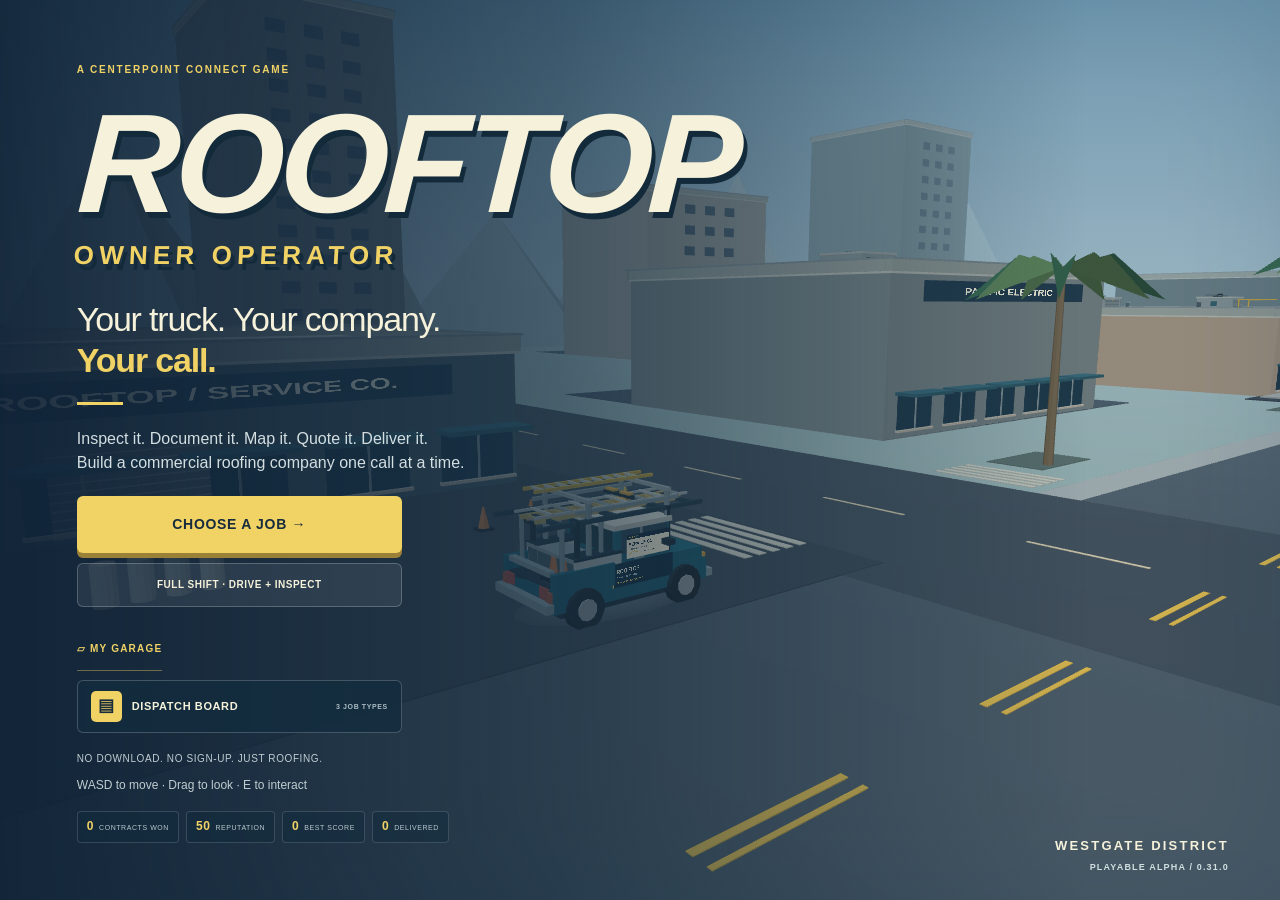
==== commit 5e97a7c4: "ROOFTOP v0.31: publish drain service upgrade" ====
--- a/rooftop-game/index.html
+++ b/rooftop-game/index.html
@@ -1,10 +1,10 @@
 <!doctype html>
-<html lang="en"><head><meta charset="utf-8"><meta name="viewport" content="width=device-width,initial-scale=1,viewport-fit=cover"><meta name="theme-color" content="#182c3c"><meta name="description" content="Your truck. Your company. Your call. A mobile-first commercial roofing game."><title>ROOFTOP — Owner Operator | Play</title><link rel="icon" href="data:image/svg+xml,%3Csvg xmlns='http://www.w3.org/2000/svg' viewBox='0 0 64 64'%3E%3Crect width='64' height='64' rx='14' fill='%23182c3c'/%3E%3Cpath d='M12 31L32 14L52 31M18 29V49H46V29' fill='none' stroke='%23f0d265' stroke-width='7'/%3E%3C/svg%3E"><link rel="stylesheet" href="v03/style.css"><link rel="stylesheet" href="v04/upgrade.css"><link rel="stylesheet" href="v05/upgrade.css"><link rel="stylesheet" href="v06/upgrade.css"><link rel="stylesheet" href="v07/upgrade.css"><link rel="stylesheet" href="v08/upgrade.css"><link rel="stylesheet" href="v09/upgrade.css"><link rel="stylesheet" href="v10/upgrade.css"><link rel="stylesheet" href="v11/upgrade.css"><link rel="stylesheet" href="v12/upgrade.css"><link rel="stylesheet" href="v13/upgrade.css"><link rel="stylesheet" href="v14/upgrade.css"><link rel="stylesheet" href="v15/upgrade.css"><link rel="stylesheet" href="v16/upgrade.css"><link rel="stylesheet" href="v17/upgrade.css"><link rel="stylesheet" href="v18/upgrade.css"><link rel="stylesheet" href="v19/upgrade.css"><link rel="stylesheet" href="v20/upgrade.css"><link rel="stylesheet" href="v21/upgrade.css"><link rel="stylesheet" href="v22/upgrade.css"><link rel="stylesheet" href="v23/upgrade.css"><link rel="stylesheet" href="v24/upgrade.css"><link rel="stylesheet" href="v25/upgrade.css"><link rel="stylesheet" href="v26/upgrade.css"><link rel="stylesheet" href="v27/upgrade.css"><link rel="stylesheet" href="v28/upgrade.css"><link rel="stylesheet" href="v29/upgrade.css"><link rel="stylesheet" href="v30/upgrade.css"></head>
+<html lang="en"><head><meta charset="utf-8"><meta name="viewport" content="width=device-width,initial-scale=1,viewport-fit=cover"><meta name="theme-color" content="#182c3c"><meta name="description" content="Your truck. Your company. Your call. A mobile-first commercial roofing game."><title>ROOFTOP — Owner Operator | Play</title><link rel="icon" href="data:image/svg+xml,%3Csvg xmlns='http://www.w3.org/2000/svg' viewBox='0 0 64 64'%3E%3Crect width='64' height='64' rx='14' fill='%23182c3c'/%3E%3Cpath d='M12 31L32 14L52 31M18 29V49H46V29' fill='none' stroke='%23f0d265' stroke-width='7'/%3E%3C/svg%3E"><link rel="stylesheet" href="v03/style.css"><link rel="stylesheet" href="v04/upgrade.css"><link rel="stylesheet" href="v05/upgrade.css"><link rel="stylesheet" href="v06/upgrade.css"><link rel="stylesheet" href="v07/upgrade.css"><link rel="stylesheet" href="v08/upgrade.css"><link rel="stylesheet" href="v09/upgrade.css"><link rel="stylesheet" href="v10/upgrade.css"><link rel="stylesheet" href="v11/upgrade.css"><link rel="stylesheet" href="v12/upgrade.css"><link rel="stylesheet" href="v13/upgrade.css"><link rel="stylesheet" href="v14/upgrade.css"><link rel="stylesheet" href="v15/upgrade.css"><link rel="stylesheet" href="v16/upgrade.css"><link rel="stylesheet" href="v17/upgrade.css"><link rel="stylesheet" href="v18/upgrade.css"><link rel="stylesheet" href="v19/upgrade.css"><link rel="stylesheet" href="v20/upgrade.css"><link rel="stylesheet" href="v21/upgrade.css"><link rel="stylesheet" href="v22/upgrade.css"><link rel="stylesheet" href="v23/upgrade.css"><link rel="stylesheet" href="v24/upgrade.css"><link rel="stylesheet" href="v25/upgrade.css"><link rel="stylesheet" href="v26/upgrade.css"><link rel="stylesheet" href="v27/upgrade.css"><link rel="stylesheet" href="v28/upgrade.css"><link rel="stylesheet" href="v29/upgrade.css"><link rel="stylesheet" href="v30/upgrade.css"><link rel="stylesheet" href="v31/upgrade.css"></head>
 <body>
 <canvas id="game" aria-label="Third-person commercial roofing game"></canvas><div id="vignette"></div>
-<section id="titleScreen"><div class="title-copy"><div class="eyebrow">A CENTERPOINT CONNECT GAME</div><h1>ROOFTOP<span>OWNER OPERATOR</span></h1><p class="tagline">Your truck. Your company.<br><strong>Your call.</strong></p><div class="title-rule"></div><p class="title-description">Inspect it. Document it. Map it. Quote it. Deliver it.<br>Build a commercial roofing company one call at a time.</p><div class="start-row"><button id="quickStart" class="primary" disabled>QUICK PLAY →</button><button id="start" class="secondary" disabled>LOADING THE DISTRICT…</button><button id="continue" class="secondary hidden">CONTINUE SHIFT</button></div><button id="garageEntry" class="garage-entry" disabled>▱ MY GARAGE</button><p class="micro">NO DOWNLOAD. NO SIGN-UP. JUST ROOFING.</p><p id="introHelp">Thumbstick to move · Drag the world to look</p></div><div class="edition">WESTGATE DISTRICT<span>PLAYABLE ALPHA / 0.30.0</span></div></section>
+<section id="titleScreen"><div class="title-copy"><div class="eyebrow">A CENTERPOINT CONNECT GAME</div><h1>ROOFTOP<span>OWNER OPERATOR</span></h1><p class="tagline">Your truck. Your company.<br><strong>Your call.</strong></p><div class="title-rule"></div><p class="title-description">Inspect it. Document it. Map it. Quote it. Deliver it.<br>Build a commercial roofing company one call at a time.</p><div class="start-row"><button id="quickStart" class="primary" disabled>QUICK PLAY →</button><button id="start" class="secondary" disabled>LOADING THE DISTRICT…</button><button id="continue" class="secondary hidden">CONTINUE SHIFT</button></div><button id="garageEntry" class="garage-entry" disabled>▱ MY GARAGE</button><p class="micro">NO DOWNLOAD. NO SIGN-UP. JUST ROOFING.</p><p id="introHelp">Thumbstick to move · Drag the world to look</p></div><div class="edition">WESTGATE DISTRICT<span>PLAYABLE ALPHA / 0.31.0</span></div></section>
 <div id="hud" class="hidden"><header><div class="wordmark">ROOFTOP <span>OWNER OPERATOR</span></div><div class="top-right"><div class="wallet"><small>COMPANY CASH</small><b id="cash">$2,500</b></div><button id="sound" class="icon" aria-label="Turn sound on">♪<span id="soundState">OFF</span></button><button id="pause" class="icon" aria-label="Pause game">Ⅱ</button></div></header><section id="mission"><div class="eyebrow">01 / WESTGATE PLAZA</div><h2>Water over aisle six.</h2><p id="objective">Get into your work truck.</p><div id="progress"><i></i><i></i><i></i><i></i></div><div id="smallStatus">INSPECTION FEE <b>$450</b></div></section><div id="radarBox"><canvas id="radar" width="240" height="240" aria-label="District radar"></canvas><span id="radarLabel">WESTGATE</span></div><div id="pin" class="hidden"><b>↓</b><span id="pinText"></span></div><div id="speed" class="hidden"><strong>0</strong><span>KM/H</span></div><button id="route" class="route hidden">↗ AUTO DRIVE</button><button id="reportButton" class="report-button hidden">▤ <span>FIELD REPORT</span><b id="evidenceCount">0 / 3</b></button><div id="lookHint">Drag the world to look</div><div id="rankPill">ROOKIE OPERATOR</div><div id="nextDetail"></div><div id="evidencePop" aria-hidden="true"></div><div id="cameraFlash" aria-hidden="true"></div><div id="toast" role="status" aria-live="polite"></div><div id="crosshair" class="hidden"><i></i><i></i><i></i><i></i><span>FIELD CAMERA</span></div><div id="cameraHint" class="hidden">Drag to orbit · Capture a useful view</div><button id="cancelCamera" class="secondary hidden">← BACK</button>
 <div id="controls"><div id="joystick" role="group" aria-label="Movement thumbstick"><span class="joy-top">▲</span><span class="joy-left">‹</span><span class="joy-right">›</span><span class="joy-bottom">▼</span><div id="stick"></div></div><span id="moveLabel">MOVE</span><div class="action-cluster"><button id="brake" class="round small hidden" aria-label="Hold to brake">STOP</button><button id="action" class="round action"><span id="actionIcon">↗</span><b id="actionText">GET IN</b></button></div></div></div>
 <section id="sheet" class="hidden" role="dialog" aria-modal="true" aria-labelledby="sheetTitle"><div class="sheet-content"><div class="eyebrow" id="sheetTag"></div><h2 id="sheetTitle"></h2><div id="sheetBody"></div><div id="sheetActions"></div></div></section>
 <section id="error" class="hidden"><h2>The district couldn’t load.</h2><p id="errorText"></p><button class="primary" onclick="location.reload()">TRY AGAIN</button></section><noscript>This game needs JavaScript enabled.</noscript>
-<script src="v04/engine.js"></script><script src="v03/world.js"></script><script src="v04/features.js"></script><script src="v05/features.js"></script><script src="v06/features.js"></script><script src="v07/features.js"></script><script src="v08/features.js"></script><script src="v09/features.js"></script><script src="v10/features.js"></script><script src="v11/features.js"></script><script src="v12/features.js"></script><script src="v13/features.js"></script><script src="v14/features.js"></script><script src="v15/features.js"></script><script src="v16/features.js"></script><script src="v17/features.js"></script><script src="v18/features.js"></script><script src="v19/features.js"></script><script src="v20/features.js"></script><script src="v21/features.js"></script><script src="v22/features.js"></script><script src="v23/features.js"></script><script src="v24/features.js"></script><script src="v25/features.js"></script><script src="v26/features.js"></script><script src="v27/features.js"></script><script src="v28/features.js"></script><script src="v29/features.js"></script><script src="v30/features.js"></script><script src="v04/game.js"></script></body></html>
+<script src="v04/engine.js"></script><script src="v03/world.js"></script><script src="v04/features.js"></script><script src="v05/features.js"></script><script src="v06/features.js"></script><script src="v07/features.js"></script><script src="v08/features.js"></script><script src="v09/features.js"></script><script src="v10/features.js"></script><script src="v11/features.js"></script><script src="v12/features.js"></script><script src="v13/features.js"></script><script src="v14/features.js"></script><script src="v15/features.js"></script><script src="v16/features.js"></script><script src="v17/features.js"></script><script src="v18/features.js"></script><script src="v19/features.js"></script><script src="v20/features.js"></script><script src="v21/features.js"></script><script src="v22/features.js"></script><script src="v23/features.js"></script><script src="v24/features.js"></script><script src="v25/features.js"></script><script src="v26/features.js"></script><script src="v27/features.js"></script><script src="v28/features.js"></script><script src="v29/features.js"></script><script src="v30/features.js"></script><script src="v31/features.js"></script><script src="v04/game.js"></script></body></html>
--- a/rooftop-game/v31/upgrade.css
+++ b/rooftop-game/v31/upgrade.css
@@ -0,0 +1,18 @@
+/* ROOFTOP 0.31 — drain service gameplay. */
+.field-fix-v31{position:absolute;right:max(14px,env(safe-area-inset-right));bottom:calc(142px + env(safe-area-inset-bottom));z-index:22;min-width:154px;padding:10px 13px;border:1px solid #f0d26580;border-radius:14px;background:linear-gradient(145deg,#17384aee,#0c2736f2);box-shadow:0 12px 32px #03141f77,inset 0 1px #ffffff18;color:#f7f2d8;text-align:left;backdrop-filter:blur(8px);-webkit-backdrop-filter:blur(8px);touch-action:manipulation}
+.field-fix-v31 small,.service-status-v31 span{display:block;font-size:9px;font-weight:900;letter-spacing:.15em;color:#f0d265}.field-fix-v31 b{display:block;margin-top:2px;font-size:14px;letter-spacing:.03em}.field-fix-v31 span{display:block;margin-top:3px;font-size:9px;font-weight:800;color:#a9c3c9}.field-fix-v31:active{transform:translateY(1px) scale(.985)}.field-fix-v31.ready-v31{border-color:#8fddb3;background:linear-gradient(145deg,#173d3aee,#0b2933f2)}
+.field-fix-v31.pop-v31{animation:v31-pop .42s cubic-bezier(.2,.8,.2,1)}
+.service-status-v31{position:absolute;left:50%;top:calc(132px + env(safe-area-inset-top));z-index:20;transform:translateX(-50%);min-width:210px;padding:8px 12px;border:1px solid #8fddb36b;border-radius:999px;background:#0e2a34e8;box-shadow:0 8px 24px #00131e66;color:#eaf8ec;text-align:center;pointer-events:none;backdrop-filter:blur(8px);-webkit-backdrop-filter:blur(8px)}.service-status-v31 b{font-size:11px;letter-spacing:.035em}.service-status-v31.pop-v31{animation:v31-status .55s ease-out}.service-status-v31:after{content:"";position:absolute;left:12px;right:12px;bottom:-1px;height:2px;border-radius:4px;background:#8fddb3;opacity:calc(.18 + var(--flow-v31,.5)*.55)}
+.service-game-v31{max-width:560px;margin:0 auto}.service-meter-v31{display:grid;grid-template-columns:auto 1fr;gap:10px;align-items:center;margin:0 0 12px}.service-meter-v31>span{display:flex;align-items:baseline;gap:8px}.service-meter-v31 small{font-size:9px;font-weight:900;letter-spacing:.13em;color:#829ba3}.service-meter-v31 b{font-size:13px;color:#f0d265}.service-meter-v31>i{display:block;height:6px;border-radius:99px;background:#102c3b;overflow:hidden}.service-meter-v31 em{display:block;height:100%;border-radius:inherit;background:linear-gradient(90deg,#d8b950,#8fddb3);transition:width .25s ease}
+.drain-board-v31{position:relative;width:min(100%,430px);aspect-ratio:1.55;margin:0 auto 12px;border:1px solid #8ca6aa55;border-radius:18px;overflow:hidden;background:radial-gradient(circle at 50% 50%,#567f89 0 14%,#73939a 15% 27%,#d7ded7 28% 28.8%,#c7d2cb 29% 100%);box-shadow:inset 0 0 48px #0a2a3c3b,0 12px 28px #071b2652;touch-action:none;user-select:none;-webkit-user-select:none}.drain-board-v31:before{content:"TPO MEMBRANE";position:absolute;left:12px;top:10px;font-size:8px;font-weight:900;letter-spacing:.15em;color:#39596399}.drain-board-v31:after{content:"";position:absolute;inset:27% 36%;border:2px solid #9cb2b3;border-radius:50%;box-shadow:0 0 0 8px #263d48,0 0 0 11px #a6b7b8;pointer-events:none}.drain-board-v31.clear-v31{background:radial-gradient(circle at 50% 50%,#426d78 0 13%,#668c93 14% 22%,#d7ded7 30% 100%)}
+.water-v31{position:absolute;inset:0;pointer-events:none}.water-v31 i{position:absolute;border:1px solid #d0eef05f;border-radius:50%;animation:v31-ripple 2.3s ease-out infinite}.water-v31 i:nth-child(1){left:35%;top:25%;width:30%;height:48%}.water-v31 i:nth-child(2){left:29%;top:15%;width:42%;height:66%;animation-delay:.7s}.water-v31 i:nth-child(3){left:22%;top:5%;width:56%;height:86%;animation-delay:1.4s}.clear-v31 .water-v31 i{animation-duration:1.2s;opacity:.35}
+.drain-v31{position:absolute;left:50%;top:50%;width:68px;height:68px;transform:translate(-50%,-50%);z-index:3;border-radius:50%;pointer-events:none}.drain-v31 i{position:absolute;background:#a9b9ba;border-radius:3px}.drain-v31 i:nth-child(1),.drain-v31 i:nth-child(2){left:8px;right:8px;height:5px}.drain-v31 i:nth-child(1){top:23px}.drain-v31 i:nth-child(2){bottom:23px}.drain-v31 i:nth-child(3),.drain-v31 i:nth-child(4){top:8px;bottom:8px;width:5px}.drain-v31 i:nth-child(3){left:23px}.drain-v31 i:nth-child(4){right:23px}
+.debris-v31{position:absolute;left:var(--x);top:var(--y);z-index:6;width:58px;height:42px;transform:translate(-50%,-50%);border:0;background:transparent;touch-action:none;cursor:grab}.debris-v31 i{position:absolute;width:25px;height:13px;border-radius:70% 10% 70% 10%;background:#7c653c;box-shadow:0 2px 3px #26392255}.debris-v31 i:nth-child(1){left:4px;top:12px;transform:rotate(26deg);background:#8f7140}.debris-v31 i:nth-child(2){left:23px;top:5px;transform:rotate(-19deg);background:#566b48}.debris-v31 i:nth-child(3){left:26px;top:23px;transform:rotate(48deg);background:#9b7843}.debris-v31.dragging-v31{z-index:12;cursor:grabbing;filter:drop-shadow(0 7px 7px #091b2788)}.debris-v31.cleared-v31{opacity:0;transform:translate(-50%,-50%) scale(.3)!important;transition:opacity .18s,transform .18s}.drag-zone-v31{position:absolute;right:9px;bottom:9px;padding:5px 8px;border:1px dashed #6d899183;border-radius:8px;font-size:8px;font-weight:900;letter-spacing:.12em;color:#58727c;background:#eef2e86b;pointer-events:none}
+.service-instruction-v31{margin:7px auto 12px;max-width:430px;text-align:center;font-size:13px;color:#d9e3df}.flush-wrap-v31{max-width:430px;margin:0 auto 10px}.flush-wrap-v31 button{width:100%;padding:12px;border:1px solid #f0d26580;border-radius:12px;background:#17384a;color:#f6f1d8;font-weight:900;letter-spacing:.08em;touch-action:none}.flush-wrap-v31 button>i{display:block;height:5px;margin-top:8px;border-radius:99px;background:#0a2230;overflow:hidden}.flush-wrap-v31 button em{display:block;width:0;height:100%;border-radius:inherit;background:#f0d265}.flush-wrap-v31 button.holding-v31{border-color:#8fddb3;background:#17413d}.flush-wrap-v31 button.holding-v31 em{background:#8fddb3}.flush-wrap-v31>small{display:block;margin-top:5px;text-align:center;font-size:8px;font-weight:800;letter-spacing:.12em;color:#78949c}.flush-wrap-v31.locked-v31{opacity:.42}.flush-wrap-v31.locked-v31 button{filter:grayscale(.8)}
+.service-complete-v31{text-align:center;padding:3px 0 5px}.flow-icon-v31{display:grid;place-items:center;width:64px;height:64px;margin:0 auto 8px;border:2px solid #8fddb3;border-radius:50%;background:#173c39;color:#a8efc2;font-size:34px;font-weight:900;box-shadow:0 0 0 7px #8fddb316}.service-complete-v31>small{font-size:9px;font-weight:900;letter-spacing:.14em;color:#819aa2}.service-complete-v31 h3{margin:7px 0 5px;font-size:20px;color:#f6f1d8}.service-complete-v31 p{max-width:480px;margin:0 auto 14px;color:#b8c9ca}.service-reward-v31{display:grid;grid-template-columns:1fr 1fr;gap:8px;max-width:430px;margin:0 auto 8px}.service-reward-v31 span{padding:10px;border:1px solid #78939a4d;border-radius:11px;background:#0d2937}.service-reward-v31 small{display:block;font-size:8px;font-weight:900;letter-spacing:.12em;color:#78949c}.service-reward-v31 b{display:block;margin-top:3px;font-size:15px;color:#f0d265}.service-badge-v31{max-width:430px;margin:0 auto;padding:9px;border:1px solid #f0d26569;border-radius:11px;background:#594b2438;color:#f6df85;font-size:11px;font-weight:900;letter-spacing:.08em}
+.service-closeout-v31{display:grid;grid-template-columns:auto 1fr;gap:2px 12px;align-items:center;margin:12px 0;padding:11px 12px;border:1px solid #8fddb354;border-radius:12px;background:#12352f70}.service-closeout-v31 span{grid-row:1/3;font-size:8px;font-weight:900;letter-spacing:.13em;color:#8fddb3}.service-closeout-v31 b{font-size:12px;color:#e9f7ea}.service-closeout-v31 small{font-size:9px;color:#8fa7aa}
+@keyframes v31-pop{0%{transform:scale(.86);opacity:.35}65%{transform:scale(1.04)}100%{transform:scale(1);opacity:1}}@keyframes v31-status{0%{transform:translateX(-50%) translateY(-8px);opacity:0}100%{transform:translateX(-50%);opacity:1}}@keyframes v31-ripple{0%{transform:scale(.72);opacity:.08}45%{opacity:.42}100%{transform:scale(1.12);opacity:0}}
+@media(max-width:560px){.field-fix-v31{right:12px;bottom:calc(128px + env(safe-area-inset-bottom));min-width:142px;padding:9px 11px}.service-status-v31{top:calc(120px + env(safe-area-inset-top));min-width:188px;padding:7px 10px}.drain-board-v31{aspect-ratio:1.34;border-radius:15px}.debris-v31{width:54px;height:40px}.service-game-v31 .note{font-size:10px}.service-reward-v31{gap:6px}}
+@media(max-width:380px){.field-fix-v31{bottom:calc(118px + env(safe-area-inset-bottom));min-width:132px}.field-fix-v31 b{font-size:12px}.service-status-v31{top:calc(112px + env(safe-area-inset-top));font-size:10px}.drain-board-v31{aspect-ratio:1.22}.service-complete-v31 h3{font-size:18px}}
+@media(orientation:landscape) and (max-height:560px){.field-fix-v31{right:calc(132px + env(safe-area-inset-right));bottom:18px;min-width:138px}.service-status-v31{top:calc(66px + env(safe-area-inset-top));left:auto;right:calc(14px + env(safe-area-inset-right));transform:none}.service-status-v31.pop-v31{animation:none}.drain-board-v31{width:min(68vw,390px);aspect-ratio:1.8}.service-game-v31{display:grid;grid-template-columns:minmax(250px,1.25fr) minmax(180px,.75fr);column-gap:14px;align-items:start}.service-meter-v31{grid-column:1/3}.service-game-v31 .drain-board-v31{grid-column:1;grid-row:2/6}.service-instruction-v31,.flush-wrap-v31,.service-game-v31>.note{grid-column:2}.service-instruction-v31{margin-top:6px;text-align:left}.service-reward-v31{max-width:390px}}
+@media(prefers-reduced-motion:reduce){.field-fix-v31.pop-v31,.service-status-v31.pop-v31,.water-v31 i{animation:none}.debris-v31,.service-meter-v31 em{transition:none}}
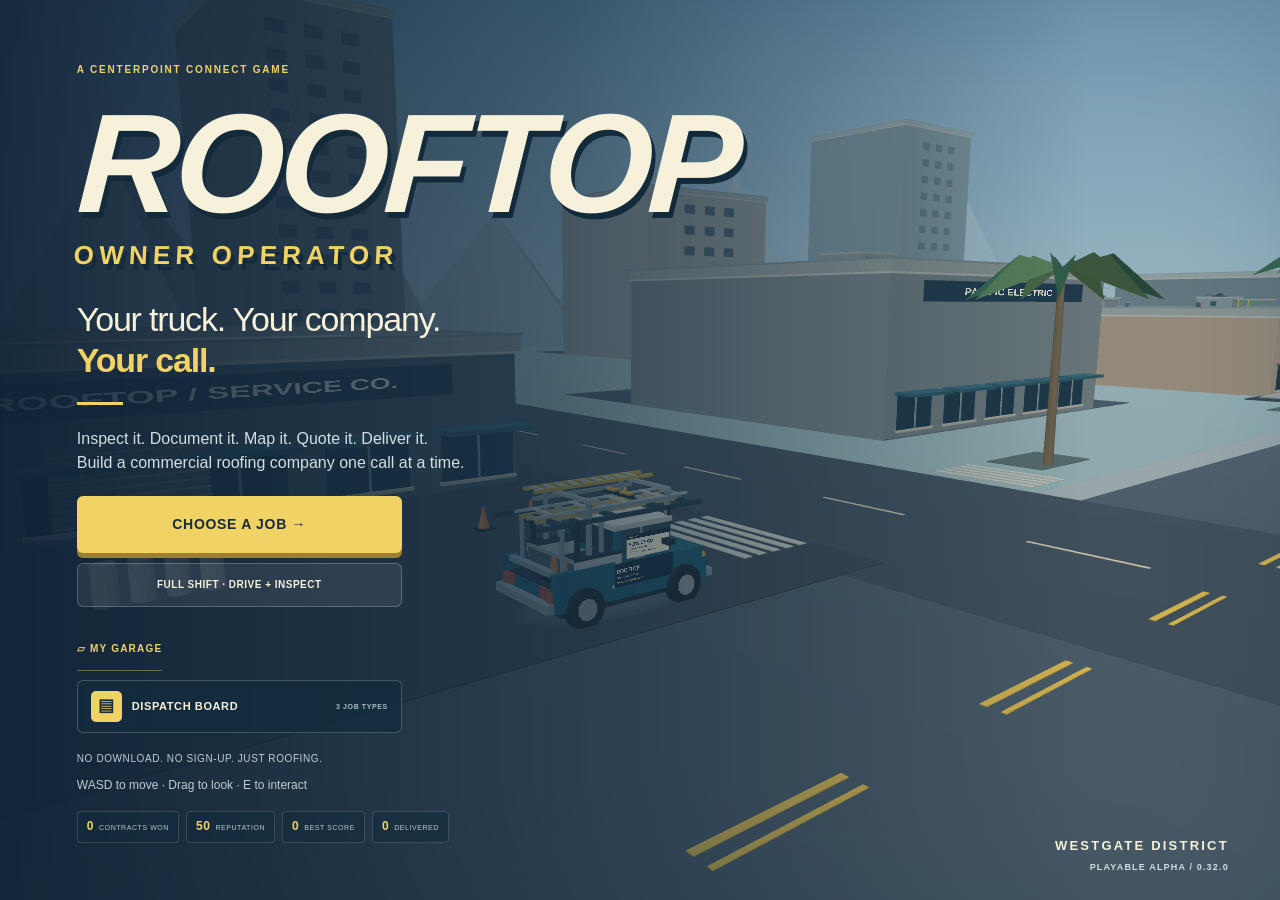
==== commit 4243125e: "ROOFTOP v0.32: publish living district upgrade" ====
--- a/rooftop-game/index.html
+++ b/rooftop-game/index.html
@@ -1,10 +1,10 @@
 <!doctype html>
-<html lang="en"><head><meta charset="utf-8"><meta name="viewport" content="width=device-width,initial-scale=1,viewport-fit=cover"><meta name="theme-color" content="#182c3c"><meta name="description" content="Your truck. Your company. Your call. A mobile-first commercial roofing game."><title>ROOFTOP — Owner Operator | Play</title><link rel="icon" href="data:image/svg+xml,%3Csvg xmlns='http://www.w3.org/2000/svg' viewBox='0 0 64 64'%3E%3Crect width='64' height='64' rx='14' fill='%23182c3c'/%3E%3Cpath d='M12 31L32 14L52 31M18 29V49H46V29' fill='none' stroke='%23f0d265' stroke-width='7'/%3E%3C/svg%3E"><link rel="stylesheet" href="v03/style.css"><link rel="stylesheet" href="v04/upgrade.css"><link rel="stylesheet" href="v05/upgrade.css"><link rel="stylesheet" href="v06/upgrade.css"><link rel="stylesheet" href="v07/upgrade.css"><link rel="stylesheet" href="v08/upgrade.css"><link rel="stylesheet" href="v09/upgrade.css"><link rel="stylesheet" href="v10/upgrade.css"><link rel="stylesheet" href="v11/upgrade.css"><link rel="stylesheet" href="v12/upgrade.css"><link rel="stylesheet" href="v13/upgrade.css"><link rel="stylesheet" href="v14/upgrade.css"><link rel="stylesheet" href="v15/upgrade.css"><link rel="stylesheet" href="v16/upgrade.css"><link rel="stylesheet" href="v17/upgrade.css"><link rel="stylesheet" href="v18/upgrade.css"><link rel="stylesheet" href="v19/upgrade.css"><link rel="stylesheet" href="v20/upgrade.css"><link rel="stylesheet" href="v21/upgrade.css"><link rel="stylesheet" href="v22/upgrade.css"><link rel="stylesheet" href="v23/upgrade.css"><link rel="stylesheet" href="v24/upgrade.css"><link rel="stylesheet" href="v25/upgrade.css"><link rel="stylesheet" href="v26/upgrade.css"><link rel="stylesheet" href="v27/upgrade.css"><link rel="stylesheet" href="v28/upgrade.css"><link rel="stylesheet" href="v29/upgrade.css"><link rel="stylesheet" href="v30/upgrade.css"><link rel="stylesheet" href="v31/upgrade.css"></head>
+<html lang="en"><head><meta charset="utf-8"><meta name="viewport" content="width=device-width,initial-scale=1,viewport-fit=cover"><meta name="theme-color" content="#182c3c"><meta name="description" content="Your truck. Your company. Your call. A mobile-first commercial roofing game."><title>ROOFTOP — Owner Operator | Play</title><link rel="icon" href="data:image/svg+xml,%3Csvg xmlns='http://www.w3.org/2000/svg' viewBox='0 0 64 64'%3E%3Crect width='64' height='64' rx='14' fill='%23182c3c'/%3E%3Cpath d='M12 31L32 14L52 31M18 29V49H46V29' fill='none' stroke='%23f0d265' stroke-width='7'/%3E%3C/svg%3E"><link rel="stylesheet" href="v03/style.css"><link rel="stylesheet" href="v04/upgrade.css"><link rel="stylesheet" href="v05/upgrade.css"><link rel="stylesheet" href="v06/upgrade.css"><link rel="stylesheet" href="v07/upgrade.css"><link rel="stylesheet" href="v08/upgrade.css"><link rel="stylesheet" href="v09/upgrade.css"><link rel="stylesheet" href="v10/upgrade.css"><link rel="stylesheet" href="v11/upgrade.css"><link rel="stylesheet" href="v12/upgrade.css"><link rel="stylesheet" href="v13/upgrade.css"><link rel="stylesheet" href="v14/upgrade.css"><link rel="stylesheet" href="v15/upgrade.css"><link rel="stylesheet" href="v16/upgrade.css"><link rel="stylesheet" href="v17/upgrade.css"><link rel="stylesheet" href="v18/upgrade.css"><link rel="stylesheet" href="v19/upgrade.css"><link rel="stylesheet" href="v20/upgrade.css"><link rel="stylesheet" href="v21/upgrade.css"><link rel="stylesheet" href="v22/upgrade.css"><link rel="stylesheet" href="v23/upgrade.css"><link rel="stylesheet" href="v24/upgrade.css"><link rel="stylesheet" href="v25/upgrade.css"><link rel="stylesheet" href="v26/upgrade.css"><link rel="stylesheet" href="v27/upgrade.css"><link rel="stylesheet" href="v28/upgrade.css"><link rel="stylesheet" href="v29/upgrade.css"><link rel="stylesheet" href="v30/upgrade.css"><link rel="stylesheet" href="v31/upgrade.css"><link rel="stylesheet" href="v32/upgrade.css"></head>
 <body>
 <canvas id="game" aria-label="Third-person commercial roofing game"></canvas><div id="vignette"></div>
-<section id="titleScreen"><div class="title-copy"><div class="eyebrow">A CENTERPOINT CONNECT GAME</div><h1>ROOFTOP<span>OWNER OPERATOR</span></h1><p class="tagline">Your truck. Your company.<br><strong>Your call.</strong></p><div class="title-rule"></div><p class="title-description">Inspect it. Document it. Map it. Quote it. Deliver it.<br>Build a commercial roofing company one call at a time.</p><div class="start-row"><button id="quickStart" class="primary" disabled>QUICK PLAY →</button><button id="start" class="secondary" disabled>LOADING THE DISTRICT…</button><button id="continue" class="secondary hidden">CONTINUE SHIFT</button></div><button id="garageEntry" class="garage-entry" disabled>▱ MY GARAGE</button><p class="micro">NO DOWNLOAD. NO SIGN-UP. JUST ROOFING.</p><p id="introHelp">Thumbstick to move · Drag the world to look</p></div><div class="edition">WESTGATE DISTRICT<span>PLAYABLE ALPHA / 0.31.0</span></div></section>
+<section id="titleScreen"><div class="title-copy"><div class="eyebrow">A CENTERPOINT CONNECT GAME</div><h1>ROOFTOP<span>OWNER OPERATOR</span></h1><p class="tagline">Your truck. Your company.<br><strong>Your call.</strong></p><div class="title-rule"></div><p class="title-description">Inspect it. Document it. Map it. Quote it. Deliver it.<br>Build a commercial roofing company one call at a time.</p><div class="start-row"><button id="quickStart" class="primary" disabled>QUICK PLAY →</button><button id="start" class="secondary" disabled>LOADING THE DISTRICT…</button><button id="continue" class="secondary hidden">CONTINUE SHIFT</button></div><button id="garageEntry" class="garage-entry" disabled>▱ MY GARAGE</button><p class="micro">NO DOWNLOAD. NO SIGN-UP. JUST ROOFING.</p><p id="introHelp">Thumbstick to move · Drag the world to look</p></div><div class="edition">WESTGATE DISTRICT<span>PLAYABLE ALPHA / 0.32.0</span></div></section>
 <div id="hud" class="hidden"><header><div class="wordmark">ROOFTOP <span>OWNER OPERATOR</span></div><div class="top-right"><div class="wallet"><small>COMPANY CASH</small><b id="cash">$2,500</b></div><button id="sound" class="icon" aria-label="Turn sound on">♪<span id="soundState">OFF</span></button><button id="pause" class="icon" aria-label="Pause game">Ⅱ</button></div></header><section id="mission"><div class="eyebrow">01 / WESTGATE PLAZA</div><h2>Water over aisle six.</h2><p id="objective">Get into your work truck.</p><div id="progress"><i></i><i></i><i></i><i></i></div><div id="smallStatus">INSPECTION FEE <b>$450</b></div></section><div id="radarBox"><canvas id="radar" width="240" height="240" aria-label="District radar"></canvas><span id="radarLabel">WESTGATE</span></div><div id="pin" class="hidden"><b>↓</b><span id="pinText"></span></div><div id="speed" class="hidden"><strong>0</strong><span>KM/H</span></div><button id="route" class="route hidden">↗ AUTO DRIVE</button><button id="reportButton" class="report-button hidden">▤ <span>FIELD REPORT</span><b id="evidenceCount">0 / 3</b></button><div id="lookHint">Drag the world to look</div><div id="rankPill">ROOKIE OPERATOR</div><div id="nextDetail"></div><div id="evidencePop" aria-hidden="true"></div><div id="cameraFlash" aria-hidden="true"></div><div id="toast" role="status" aria-live="polite"></div><div id="crosshair" class="hidden"><i></i><i></i><i></i><i></i><span>FIELD CAMERA</span></div><div id="cameraHint" class="hidden">Drag to orbit · Capture a useful view</div><button id="cancelCamera" class="secondary hidden">← BACK</button>
 <div id="controls"><div id="joystick" role="group" aria-label="Movement thumbstick"><span class="joy-top">▲</span><span class="joy-left">‹</span><span class="joy-right">›</span><span class="joy-bottom">▼</span><div id="stick"></div></div><span id="moveLabel">MOVE</span><div class="action-cluster"><button id="brake" class="round small hidden" aria-label="Hold to brake">STOP</button><button id="action" class="round action"><span id="actionIcon">↗</span><b id="actionText">GET IN</b></button></div></div></div>
 <section id="sheet" class="hidden" role="dialog" aria-modal="true" aria-labelledby="sheetTitle"><div class="sheet-content"><div class="eyebrow" id="sheetTag"></div><h2 id="sheetTitle"></h2><div id="sheetBody"></div><div id="sheetActions"></div></div></section>
 <section id="error" class="hidden"><h2>The district couldn’t load.</h2><p id="errorText"></p><button class="primary" onclick="location.reload()">TRY AGAIN</button></section><noscript>This game needs JavaScript enabled.</noscript>
-<script src="v04/engine.js"></script><script src="v03/world.js"></script><script src="v04/features.js"></script><script src="v05/features.js"></script><script src="v06/features.js"></script><script src="v07/features.js"></script><script src="v08/features.js"></script><script src="v09/features.js"></script><script src="v10/features.js"></script><script src="v11/features.js"></script><script src="v12/features.js"></script><script src="v13/features.js"></script><script src="v14/features.js"></script><script src="v15/features.js"></script><script src="v16/features.js"></script><script src="v17/features.js"></script><script src="v18/features.js"></script><script src="v19/features.js"></script><script src="v20/features.js"></script><script src="v21/features.js"></script><script src="v22/features.js"></script><script src="v23/features.js"></script><script src="v24/features.js"></script><script src="v25/features.js"></script><script src="v26/features.js"></script><script src="v27/features.js"></script><script src="v28/features.js"></script><script src="v29/features.js"></script><script src="v30/features.js"></script><script src="v31/features.js"></script><script src="v04/game.js"></script></body></html>
+<script src="v04/engine.js"></script><script src="v03/world.js"></script><script src="v04/features.js"></script><script src="v05/features.js"></script><script src="v06/features.js"></script><script src="v07/features.js"></script><script src="v08/features.js"></script><script src="v09/features.js"></script><script src="v10/features.js"></script><script src="v11/features.js"></script><script src="v12/features.js"></script><script src="v13/features.js"></script><script src="v14/features.js"></script><script src="v15/features.js"></script><script src="v16/features.js"></script><script src="v17/features.js"></script><script src="v18/features.js"></script><script src="v19/features.js"></script><script src="v20/features.js"></script><script src="v21/features.js"></script><script src="v22/features.js"></script><script src="v23/features.js"></script><script src="v24/features.js"></script><script src="v25/features.js"></script><script src="v26/features.js"></script><script src="v27/features.js"></script><script src="v28/features.js"></script><script src="v29/features.js"></script><script src="v30/features.js"></script><script src="v31/features.js"></script><script src="v32/features.js"></script><script src="v04/game.js"></script></body></html>
--- a/rooftop-game/v32/upgrade.css
+++ b/rooftop-game/v32/upgrade.css
@@ -0,0 +1,9 @@
+/* ROOFTOP 0.32 — Living District HUD cue. */
+.district-life-v32{position:absolute;left:50%;top:calc(env(safe-area-inset-top,0px) + 118px);transform:translateX(-50%);display:flex;align-items:center;gap:7px;padding:6px 10px;border:1px solid rgba(235,225,183,.28);border-radius:999px;background:rgba(20,38,49,.82);box-shadow:0 8px 24px rgba(7,18,25,.22);backdrop-filter:blur(8px);font:800 9px/1 system-ui,sans-serif;letter-spacing:.12em;color:#dae3dc;pointer-events:none;z-index:8;white-space:nowrap}
+.district-life-v32 i{width:7px;height:7px;border-radius:50%;background:#70c17d;box-shadow:0 0 0 3px rgba(112,193,125,.12)}
+.district-life-v32 span{opacity:.62}.district-life-v32 b{color:#f0d265;font-size:9px}.district-life-v32.hidden{display:none}
+.district-life-v32.pulse-v32{animation:districtV32 .7s cubic-bezier(.2,.8,.2,1)}
+@keyframes districtV32{0%{opacity:0;transform:translate(-50%,-7px) scale(.94)}65%{opacity:1;transform:translate(-50%,1px) scale(1.03)}100%{transform:translate(-50%,0) scale(1)}}
+@media(max-width:600px){.district-life-v32{top:calc(env(safe-area-inset-top,0px) + 104px);padding:5px 8px;gap:6px;font-size:8px}.district-life-v32 b{font-size:8px}}
+@media(max-height:500px) and (orientation:landscape){.district-life-v32{left:calc(env(safe-area-inset-left,0px) + 190px);top:calc(env(safe-area-inset-top,0px) + 58px);transform:none}.district-life-v32.pulse-v32{animation:none}}
+@media(prefers-reduced-motion:reduce){.district-life-v32.pulse-v32{animation:none}}
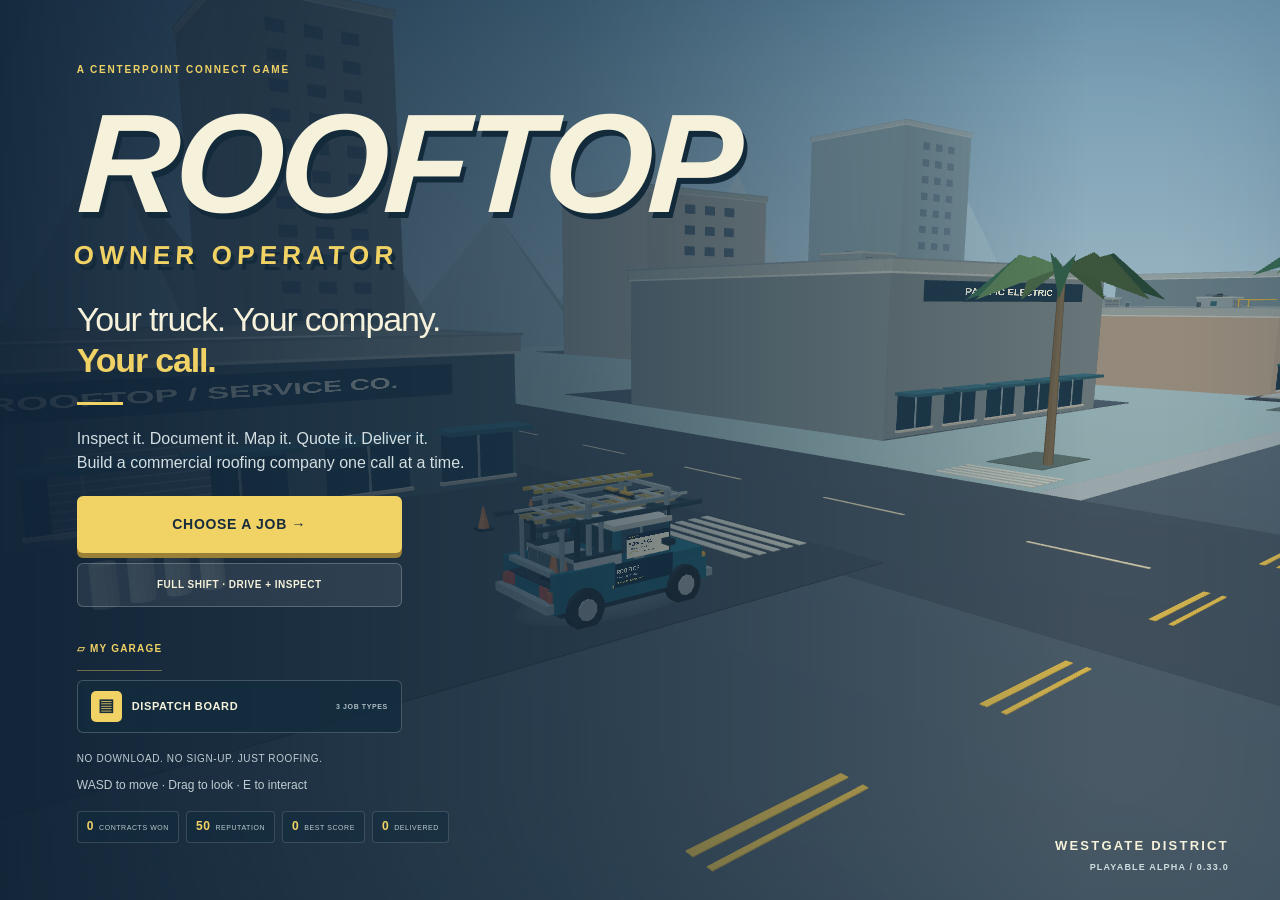
==== commit a1c78ca7: "ROOFTOP v0.33: publish seam-weld upgrade" ====
--- a/rooftop-game/index.html
+++ b/rooftop-game/index.html
@@ -1,10 +1,10 @@
 <!doctype html>
-<html lang="en"><head><meta charset="utf-8"><meta name="viewport" content="width=device-width,initial-scale=1,viewport-fit=cover"><meta name="theme-color" content="#182c3c"><meta name="description" content="Your truck. Your company. Your call. A mobile-first commercial roofing game."><title>ROOFTOP — Owner Operator | Play</title><link rel="icon" href="data:image/svg+xml,%3Csvg xmlns='http://www.w3.org/2000/svg' viewBox='0 0 64 64'%3E%3Crect width='64' height='64' rx='14' fill='%23182c3c'/%3E%3Cpath d='M12 31L32 14L52 31M18 29V49H46V29' fill='none' stroke='%23f0d265' stroke-width='7'/%3E%3C/svg%3E"><link rel="stylesheet" href="v03/style.css"><link rel="stylesheet" href="v04/upgrade.css"><link rel="stylesheet" href="v05/upgrade.css"><link rel="stylesheet" href="v06/upgrade.css"><link rel="stylesheet" href="v07/upgrade.css"><link rel="stylesheet" href="v08/upgrade.css"><link rel="stylesheet" href="v09/upgrade.css"><link rel="stylesheet" href="v10/upgrade.css"><link rel="stylesheet" href="v11/upgrade.css"><link rel="stylesheet" href="v12/upgrade.css"><link rel="stylesheet" href="v13/upgrade.css"><link rel="stylesheet" href="v14/upgrade.css"><link rel="stylesheet" href="v15/upgrade.css"><link rel="stylesheet" href="v16/upgrade.css"><link rel="stylesheet" href="v17/upgrade.css"><link rel="stylesheet" href="v18/upgrade.css"><link rel="stylesheet" href="v19/upgrade.css"><link rel="stylesheet" href="v20/upgrade.css"><link rel="stylesheet" href="v21/upgrade.css"><link rel="stylesheet" href="v22/upgrade.css"><link rel="stylesheet" href="v23/upgrade.css"><link rel="stylesheet" href="v24/upgrade.css"><link rel="stylesheet" href="v25/upgrade.css"><link rel="stylesheet" href="v26/upgrade.css"><link rel="stylesheet" href="v27/upgrade.css"><link rel="stylesheet" href="v28/upgrade.css"><link rel="stylesheet" href="v29/upgrade.css"><link rel="stylesheet" href="v30/upgrade.css"><link rel="stylesheet" href="v31/upgrade.css"><link rel="stylesheet" href="v32/upgrade.css"></head>
+<html lang="en"><head><meta charset="utf-8"><meta name="viewport" content="width=device-width,initial-scale=1,viewport-fit=cover"><meta name="theme-color" content="#182c3c"><meta name="description" content="Your truck. Your company. Your call. A mobile-first commercial roofing game."><title>ROOFTOP — Owner Operator | Play</title><link rel="icon" href="data:image/svg+xml,%3Csvg xmlns='http://www.w3.org/2000/svg' viewBox='0 0 64 64'%3E%3Crect width='64' height='64' rx='14' fill='%23182c3c'/%3E%3Cpath d='M12 31L32 14L52 31M18 29V49H46V29' fill='none' stroke='%23f0d265' stroke-width='7'/%3E%3C/svg%3E"><link rel="stylesheet" href="v03/style.css"><link rel="stylesheet" href="v04/upgrade.css"><link rel="stylesheet" href="v05/upgrade.css"><link rel="stylesheet" href="v06/upgrade.css"><link rel="stylesheet" href="v07/upgrade.css"><link rel="stylesheet" href="v08/upgrade.css"><link rel="stylesheet" href="v09/upgrade.css"><link rel="stylesheet" href="v10/upgrade.css"><link rel="stylesheet" href="v11/upgrade.css"><link rel="stylesheet" href="v12/upgrade.css"><link rel="stylesheet" href="v13/upgrade.css"><link rel="stylesheet" href="v14/upgrade.css"><link rel="stylesheet" href="v15/upgrade.css"><link rel="stylesheet" href="v16/upgrade.css"><link rel="stylesheet" href="v17/upgrade.css"><link rel="stylesheet" href="v18/upgrade.css"><link rel="stylesheet" href="v19/upgrade.css"><link rel="stylesheet" href="v20/upgrade.css"><link rel="stylesheet" href="v21/upgrade.css"><link rel="stylesheet" href="v22/upgrade.css"><link rel="stylesheet" href="v23/upgrade.css"><link rel="stylesheet" href="v24/upgrade.css"><link rel="stylesheet" href="v25/upgrade.css"><link rel="stylesheet" href="v26/upgrade.css"><link rel="stylesheet" href="v27/upgrade.css"><link rel="stylesheet" href="v28/upgrade.css"><link rel="stylesheet" href="v29/upgrade.css"><link rel="stylesheet" href="v30/upgrade.css"><link rel="stylesheet" href="v31/upgrade.css"><link rel="stylesheet" href="v32/upgrade.css"><link rel="stylesheet" href="v33/upgrade.css"></head>
 <body>
 <canvas id="game" aria-label="Third-person commercial roofing game"></canvas><div id="vignette"></div>
-<section id="titleScreen"><div class="title-copy"><div class="eyebrow">A CENTERPOINT CONNECT GAME</div><h1>ROOFTOP<span>OWNER OPERATOR</span></h1><p class="tagline">Your truck. Your company.<br><strong>Your call.</strong></p><div class="title-rule"></div><p class="title-description">Inspect it. Document it. Map it. Quote it. Deliver it.<br>Build a commercial roofing company one call at a time.</p><div class="start-row"><button id="quickStart" class="primary" disabled>QUICK PLAY →</button><button id="start" class="secondary" disabled>LOADING THE DISTRICT…</button><button id="continue" class="secondary hidden">CONTINUE SHIFT</button></div><button id="garageEntry" class="garage-entry" disabled>▱ MY GARAGE</button><p class="micro">NO DOWNLOAD. NO SIGN-UP. JUST ROOFING.</p><p id="introHelp">Thumbstick to move · Drag the world to look</p></div><div class="edition">WESTGATE DISTRICT<span>PLAYABLE ALPHA / 0.32.0</span></div></section>
+<section id="titleScreen"><div class="title-copy"><div class="eyebrow">A CENTERPOINT CONNECT GAME</div><h1>ROOFTOP<span>OWNER OPERATOR</span></h1><p class="tagline">Your truck. Your company.<br><strong>Your call.</strong></p><div class="title-rule"></div><p class="title-description">Inspect it. Document it. Map it. Quote it. Deliver it.<br>Build a commercial roofing company one call at a time.</p><div class="start-row"><button id="quickStart" class="primary" disabled>QUICK PLAY →</button><button id="start" class="secondary" disabled>LOADING THE DISTRICT…</button><button id="continue" class="secondary hidden">CONTINUE SHIFT</button></div><button id="garageEntry" class="garage-entry" disabled>▱ MY GARAGE</button><p class="micro">NO DOWNLOAD. NO SIGN-UP. JUST ROOFING.</p><p id="introHelp">Thumbstick to move · Drag the world to look</p></div><div class="edition">WESTGATE DISTRICT<span>PLAYABLE ALPHA / 0.33.0</span></div></section>
 <div id="hud" class="hidden"><header><div class="wordmark">ROOFTOP <span>OWNER OPERATOR</span></div><div class="top-right"><div class="wallet"><small>COMPANY CASH</small><b id="cash">$2,500</b></div><button id="sound" class="icon" aria-label="Turn sound on">♪<span id="soundState">OFF</span></button><button id="pause" class="icon" aria-label="Pause game">Ⅱ</button></div></header><section id="mission"><div class="eyebrow">01 / WESTGATE PLAZA</div><h2>Water over aisle six.</h2><p id="objective">Get into your work truck.</p><div id="progress"><i></i><i></i><i></i><i></i></div><div id="smallStatus">INSPECTION FEE <b>$450</b></div></section><div id="radarBox"><canvas id="radar" width="240" height="240" aria-label="District radar"></canvas><span id="radarLabel">WESTGATE</span></div><div id="pin" class="hidden"><b>↓</b><span id="pinText"></span></div><div id="speed" class="hidden"><strong>0</strong><span>KM/H</span></div><button id="route" class="route hidden">↗ AUTO DRIVE</button><button id="reportButton" class="report-button hidden">▤ <span>FIELD REPORT</span><b id="evidenceCount">0 / 3</b></button><div id="lookHint">Drag the world to look</div><div id="rankPill">ROOKIE OPERATOR</div><div id="nextDetail"></div><div id="evidencePop" aria-hidden="true"></div><div id="cameraFlash" aria-hidden="true"></div><div id="toast" role="status" aria-live="polite"></div><div id="crosshair" class="hidden"><i></i><i></i><i></i><i></i><span>FIELD CAMERA</span></div><div id="cameraHint" class="hidden">Drag to orbit · Capture a useful view</div><button id="cancelCamera" class="secondary hidden">← BACK</button>
 <div id="controls"><div id="joystick" role="group" aria-label="Movement thumbstick"><span class="joy-top">▲</span><span class="joy-left">‹</span><span class="joy-right">›</span><span class="joy-bottom">▼</span><div id="stick"></div></div><span id="moveLabel">MOVE</span><div class="action-cluster"><button id="brake" class="round small hidden" aria-label="Hold to brake">STOP</button><button id="action" class="round action"><span id="actionIcon">↗</span><b id="actionText">GET IN</b></button></div></div></div>
 <section id="sheet" class="hidden" role="dialog" aria-modal="true" aria-labelledby="sheetTitle"><div class="sheet-content"><div class="eyebrow" id="sheetTag"></div><h2 id="sheetTitle"></h2><div id="sheetBody"></div><div id="sheetActions"></div></div></section>
 <section id="error" class="hidden"><h2>The district couldn’t load.</h2><p id="errorText"></p><button class="primary" onclick="location.reload()">TRY AGAIN</button></section><noscript>This game needs JavaScript enabled.</noscript>
-<script src="v04/engine.js"></script><script src="v03/world.js"></script><script src="v04/features.js"></script><script src="v05/features.js"></script><script src="v06/features.js"></script><script src="v07/features.js"></script><script src="v08/features.js"></script><script src="v09/features.js"></script><script src="v10/features.js"></script><script src="v11/features.js"></script><script src="v12/features.js"></script><script src="v13/features.js"></script><script src="v14/features.js"></script><script src="v15/features.js"></script><script src="v16/features.js"></script><script src="v17/features.js"></script><script src="v18/features.js"></script><script src="v19/features.js"></script><script src="v20/features.js"></script><script src="v21/features.js"></script><script src="v22/features.js"></script><script src="v23/features.js"></script><script src="v24/features.js"></script><script src="v25/features.js"></script><script src="v26/features.js"></script><script src="v27/features.js"></script><script src="v28/features.js"></script><script src="v29/features.js"></script><script src="v30/features.js"></script><script src="v31/features.js"></script><script src="v32/features.js"></script><script src="v04/game.js"></script></body></html>
+<script src="v04/engine.js"></script><script src="v03/world.js"></script><script src="v04/features.js"></script><script src="v05/features.js"></script><script src="v06/features.js"></script><script src="v07/features.js"></script><script src="v08/features.js"></script><script src="v09/features.js"></script><script src="v10/features.js"></script><script src="v11/features.js"></script><script src="v12/features.js"></script><script src="v13/features.js"></script><script src="v14/features.js"></script><script src="v15/features.js"></script><script src="v16/features.js"></script><script src="v17/features.js"></script><script src="v18/features.js"></script><script src="v19/features.js"></script><script src="v20/features.js"></script><script src="v21/features.js"></script><script src="v22/features.js"></script><script src="v23/features.js"></script><script src="v24/features.js"></script><script src="v25/features.js"></script><script src="v26/features.js"></script><script src="v27/features.js"></script><script src="v28/features.js"></script><script src="v29/features.js"></script><script src="v30/features.js"></script><script src="v31/features.js"></script><script src="v32/features.js"></script><script src="v33/features.js"></script><script src="v04/game.js"></script></body></html>
--- a/rooftop-game/v33/upgrade.css
+++ b/rooftop-game/v33/upgrade.css
@@ -0,0 +1,14 @@
+/* ROOFTOP 0.33 — seam weld repair gameplay. */
+.seam-fix-v33{position:absolute;right:max(14px,env(safe-area-inset-right));bottom:calc(142px + env(safe-area-inset-bottom));z-index:22;min-width:162px;padding:10px 13px;border:1px solid #e8bd5c86;border-radius:14px;background:linear-gradient(145deg,#193a4ced,#0b2635f2);box-shadow:0 12px 32px #03141f77,inset 0 1px #ffffff18;color:#f8f2db;text-align:left;backdrop-filter:blur(8px);-webkit-backdrop-filter:blur(8px);touch-action:manipulation}.seam-fix-v33 small,.seam-status-v33 span{display:block;font-size:9px;font-weight:900;letter-spacing:.15em;color:#f0d265}.seam-fix-v33 b{display:block;margin-top:2px;font-size:14px;letter-spacing:.03em}.seam-fix-v33 span{display:block;margin-top:3px;font-size:9px;font-weight:800;color:#a9c3c9}.seam-fix-v33:active{transform:translateY(1px) scale(.985)}.seam-fix-v33.ready-v33{border-color:#8fddb3;background:linear-gradient(145deg,#173d3aee,#0b2933f2)}.seam-fix-v33.pop-v33{animation:v33-pop .42s cubic-bezier(.2,.8,.2,1)}
+.seam-status-v33{position:absolute;left:50%;top:calc(160px + env(safe-area-inset-top));z-index:20;transform:translateX(-50%);min-width:218px;padding:8px 12px;border:1px solid #8fddb36b;border-radius:999px;background:#0e2a34e8;box-shadow:0 8px 24px #00131e66;color:#eaf8ec;text-align:center;pointer-events:none;backdrop-filter:blur(8px);-webkit-backdrop-filter:blur(8px)}.seam-status-v33 b{font-size:11px;letter-spacing:.035em}.seam-status-v33.pop-v33{animation:v33-status .55s ease-out}.seam-status-v33:after{content:"";position:absolute;left:12px;right:12px;bottom:-1px;height:2px;border-radius:4px;background:#8fddb3;opacity:calc(.22 + var(--seam-glow-v33,.5)*.5)}
+.seam-game-v33{max-width:590px;margin:0 auto}.seam-meter-v33{display:grid;grid-template-columns:auto 1fr auto;gap:10px;align-items:center;margin:0 0 12px}.seam-meter-v33>span{display:flex;align-items:baseline;gap:8px}.seam-meter-v33 small{font-size:9px;font-weight:900;letter-spacing:.13em;color:#829ba3}.seam-meter-v33 b{font-size:14px;color:#f0d265}.seam-meter-v33>i{display:block;height:7px;border-radius:99px;background:#102c3b;overflow:hidden}.seam-meter-v33 em{display:block;height:100%;border-radius:inherit;background:linear-gradient(90deg,#d6a946,#f0d265,#8fddb3);transition:width .12s linear}.seam-meter-v33 strong{font-size:8px;letter-spacing:.1em;color:#8ca6aa;text-align:right}
+.weld-board-v33{position:relative;width:min(100%,520px);aspect-ratio:2.05;margin:0 auto 12px;border:1px solid #8ca6aa55;border-radius:18px;overflow:hidden;background:linear-gradient(#d9dfd9,#cbd4ce);box-shadow:inset 0 0 46px #0b2b3b24,0 12px 28px #071b2652;touch-action:none;user-select:none;-webkit-user-select:none}.weld-board-v33:before{content:"TPO MEMBRANE · OPEN LAP";position:absolute;left:12px;top:10px;font-size:8px;font-weight:900;letter-spacing:.15em;color:#46616a99}.membrane-v33{position:absolute;inset:0;background:repeating-linear-gradient(92deg,transparent 0 52px,#ffffff16 53px 54px,transparent 55px 108px)}.open-lap-v33{position:absolute;left:4%;right:4%;top:51%;height:10px;transform:translateY(-50%);background:#7d5d54;box-shadow:0 0 0 2px #b37a6b44,0 8px 12px #4b30323b}.welded-lap-v33{position:absolute;left:4%;top:51%;height:12px;max-width:88%;transform:translateY(-50%);background:linear-gradient(90deg,#dce5de,#cfdad4);box-shadow:0 0 0 1px #88a4a1,0 4px 7px #25465022;pointer-events:none}.sweet-v33{position:absolute;left:3%;right:3%;top:31%;height:40%;border:1px dashed #587b8090;border-radius:10px;font-size:8px;font-weight:900;letter-spacing:.12em;color:#58727c;text-align:center;padding-top:6px;pointer-events:none}
+.welder-v33{position:absolute;top:53%;z-index:6;width:58px;height:70px;transform:translate(-50%,-50%);border:0;background:transparent;touch-action:none;cursor:grab}.welder-v33 i{position:absolute;left:10px;top:21px;width:31px;height:24px;border-radius:7px 9px 5px 7px;background:#345563;box-shadow:0 5px 9px #18313c66}.welder-v33 b{position:absolute;left:36px;top:27px;width:24px;height:8px;border-radius:2px;background:#e1b74f;transform:rotate(4deg)}.welder-v33 span{position:absolute;left:13px;top:44px;width:12px;height:19px;border-radius:2px;background:#223d49;transform:rotate(13deg);transform-origin:top}.welder-v33:after{content:"";position:absolute;left:3px;top:13px;width:15px;height:15px;border:3px solid #243c47;border-radius:50%;background:#819397}.welder-v33.dragging-v33{cursor:grabbing;filter:drop-shadow(0 8px 7px #10232f70);transform:translate(-50%,-50%) scale(1.06)}.passed-v33 .welder-v33{opacity:.35;pointer-events:none}
+.probe-v33{position:absolute;top:51%;z-index:8;width:52px;height:62px;transform:translate(-50%,-50%);border:0;background:transparent;touch-action:manipulation}.probe-v33 i{position:absolute;left:23px;top:0;width:6px;height:38px;border-radius:4px;background:#263f4a;transform:rotate(7deg);transform-origin:bottom}.probe-v33 i:after{content:"";position:absolute;left:-3px;bottom:-1px;width:12px;height:8px;border-radius:2px;background:#f0d265}.probe-v33 span{position:absolute;left:50%;bottom:0;transform:translateX(-50%);padding:3px 5px;border-radius:999px;background:#173849;color:#f3d46d;font-size:7px;font-weight:900;letter-spacing:.08em}.probe-v33.checked-v33 i{background:#4e7b66}.probe-v33.checked-v33 span{background:#194638;color:#a8efc2}.probe-v33.checked-v33{animation:v33-probe .25s ease-out}
+.seam-instruction-v33{margin:7px auto 12px;max-width:520px;text-align:center;font-size:13px;color:#d9e3df}.seam-stats-v33{display:grid;grid-template-columns:1fr 1fr;gap:8px;max-width:520px;margin:0 auto 10px}.seam-stats-v33 span{padding:9px 10px;border:1px solid #78939a42;border-radius:10px;background:#0d2937}.seam-stats-v33 small{display:block;font-size:8px;font-weight:900;letter-spacing:.12em;color:#78949c}.seam-stats-v33 b{display:block;margin-top:2px;font-size:14px;color:#f0d265}.seam-game-v33 .note{max-width:520px;margin:8px auto 0}
+.seam-complete-v33{text-align:center;padding:3px 0 5px}.seam-check-v33{display:grid;place-items:center;width:64px;height:64px;margin:0 auto 8px;border:2px solid #8fddb3;border-radius:50%;background:#173c39;color:#a8efc2;font-size:34px;font-weight:900;box-shadow:0 0 0 7px #8fddb316}.seam-complete-v33>small{font-size:9px;font-weight:900;letter-spacing:.14em;color:#819aa2}.seam-complete-v33 h3{margin:7px 0 5px;font-size:20px;color:#f6f1d8}.seam-complete-v33 p{max-width:490px;margin:0 auto 14px;color:#b8c9ca}.seam-reward-v33{display:grid;grid-template-columns:1fr 1fr;gap:8px;max-width:430px;margin:0 auto 8px}.seam-reward-v33 span{padding:10px;border:1px solid #78939a4d;border-radius:11px;background:#0d2937}.seam-reward-v33 small{display:block;font-size:8px;font-weight:900;letter-spacing:.12em;color:#78949c}.seam-reward-v33 b{display:block;margin-top:3px;font-size:15px;color:#f0d265}.seam-badge-v33{max-width:430px;margin:0 auto;padding:9px;border:1px solid #f0d26569;border-radius:11px;background:#594b2438;color:#f6df85;font-size:11px;font-weight:900;letter-spacing:.08em}.seam-closeout-v33{display:grid;grid-template-columns:auto 1fr;gap:2px 12px;align-items:center;margin:12px 0;padding:11px 12px;border:1px solid #8fddb354;border-radius:12px;background:#12352f70}.seam-closeout-v33 span{grid-row:1/3;font-size:8px;font-weight:900;letter-spacing:.13em;color:#8fddb3}.seam-closeout-v33 b{font-size:12px;color:#e9f7ea}.seam-closeout-v33 small{font-size:9px;color:#8fa7aa}
+@keyframes v33-pop{0%{transform:scale(.86);opacity:.35}65%{transform:scale(1.04)}100%{transform:scale(1);opacity:1}}@keyframes v33-status{0%{transform:translateX(-50%) translateY(-8px);opacity:0}100%{transform:translateX(-50%);opacity:1}}@keyframes v33-probe{0%{transform:translate(-50%,-50%) scale(.78)}70%{transform:translate(-50%,-50%) scale(1.12)}100%{transform:translate(-50%,-50%) scale(1)}}
+@media(max-width:560px){.seam-fix-v33{right:12px;bottom:calc(128px + env(safe-area-inset-bottom));min-width:148px;padding:9px 11px}.seam-status-v33{top:calc(148px + env(safe-area-inset-top));min-width:198px;padding:7px 10px}.seam-meter-v33{grid-template-columns:auto 1fr}.seam-meter-v33 strong{grid-column:1/3;text-align:left}.weld-board-v33{aspect-ratio:1.62;border-radius:15px}.welder-v33{width:60px;height:72px}.probe-v33{width:58px;height:66px}.seam-game-v33 .note{font-size:10px}.seam-stats-v33{gap:6px}}
+@media(max-width:380px){.seam-fix-v33{bottom:calc(118px + env(safe-area-inset-bottom));min-width:136px}.seam-fix-v33 b{font-size:12px}.seam-status-v33{top:calc(138px + env(safe-area-inset-top));font-size:10px}.weld-board-v33{aspect-ratio:1.45}.seam-complete-v33 h3{font-size:18px}}
+@media(orientation:landscape) and (max-height:560px){.seam-fix-v33{right:calc(132px + env(safe-area-inset-right));bottom:18px;min-width:145px}.seam-status-v33{top:calc(94px + env(safe-area-inset-top));left:auto;right:calc(14px + env(safe-area-inset-right));transform:none}.seam-status-v33.pop-v33{animation:none}.seam-game-v33{display:grid;grid-template-columns:minmax(280px,1.35fr) minmax(190px,.65fr);column-gap:14px;align-items:start}.seam-meter-v33{grid-column:1/3}.weld-board-v33{grid-column:1;grid-row:2/6;width:min(70vw,440px);aspect-ratio:2}.seam-instruction-v33,.seam-stats-v33,.seam-game-v33>.note{grid-column:2}.seam-instruction-v33{text-align:left;margin-top:5px}.seam-stats-v33{grid-template-columns:1fr}.seam-game-v33>.note{margin-top:0}}
+@media(prefers-reduced-motion:reduce){.seam-fix-v33.pop-v33,.seam-status-v33.pop-v33,.probe-v33.checked-v33{animation:none}.seam-meter-v33 em{transition:none}}
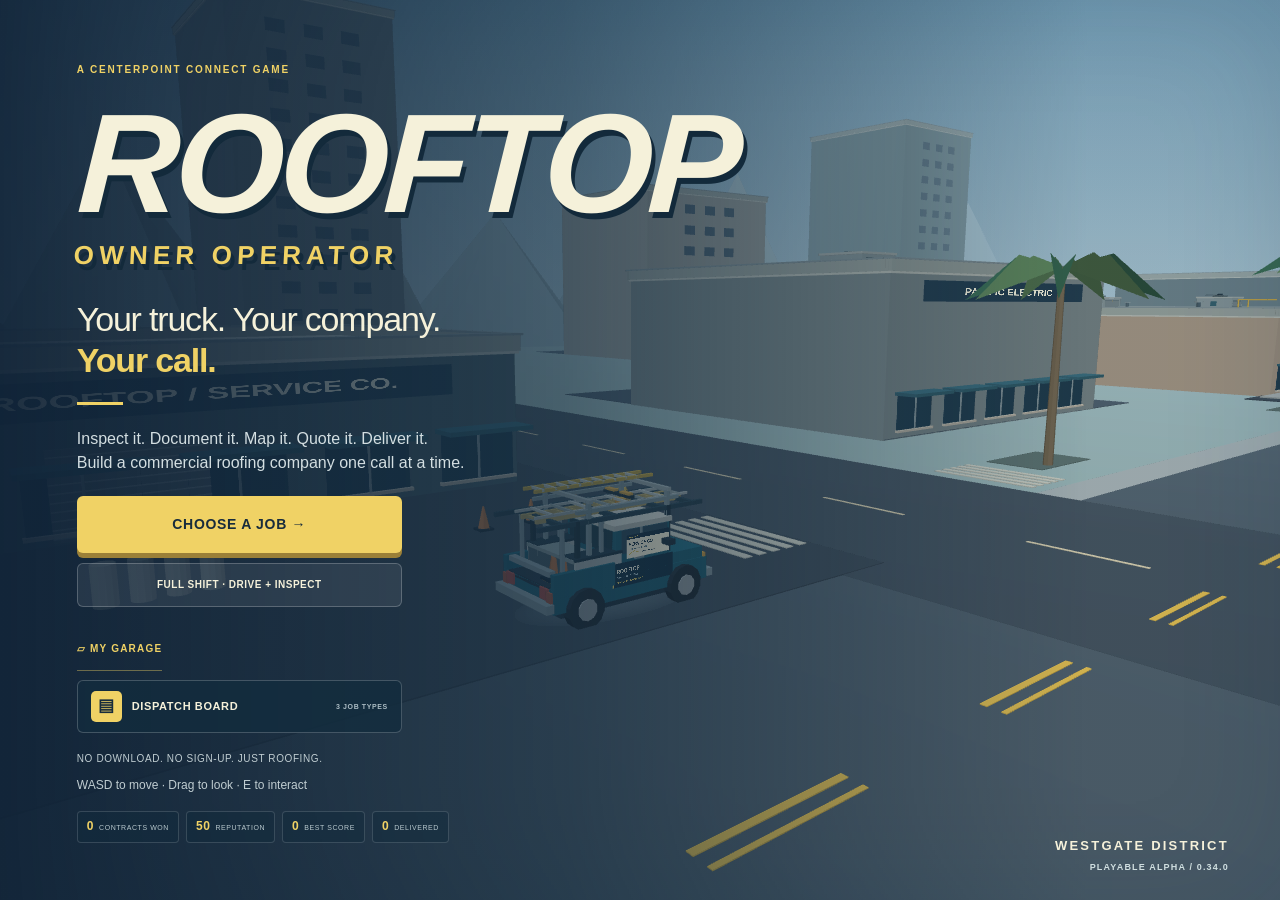
==== commit 76ee7dd1: "ROOFTOP v0.34: publish roof walk assist" ====
--- a/rooftop-game/index.html
+++ b/rooftop-game/index.html
@@ -1,10 +1,10 @@
 <!doctype html>
-<html lang="en"><head><meta charset="utf-8"><meta name="viewport" content="width=device-width,initial-scale=1,viewport-fit=cover"><meta name="theme-color" content="#182c3c"><meta name="description" content="Your truck. Your company. Your call. A mobile-first commercial roofing game."><title>ROOFTOP — Owner Operator | Play</title><link rel="icon" href="data:image/svg+xml,%3Csvg xmlns='http://www.w3.org/2000/svg' viewBox='0 0 64 64'%3E%3Crect width='64' height='64' rx='14' fill='%23182c3c'/%3E%3Cpath d='M12 31L32 14L52 31M18 29V49H46V29' fill='none' stroke='%23f0d265' stroke-width='7'/%3E%3C/svg%3E"><link rel="stylesheet" href="v03/style.css"><link rel="stylesheet" href="v04/upgrade.css"><link rel="stylesheet" href="v05/upgrade.css"><link rel="stylesheet" href="v06/upgrade.css"><link rel="stylesheet" href="v07/upgrade.css"><link rel="stylesheet" href="v08/upgrade.css"><link rel="stylesheet" href="v09/upgrade.css"><link rel="stylesheet" href="v10/upgrade.css"><link rel="stylesheet" href="v11/upgrade.css"><link rel="stylesheet" href="v12/upgrade.css"><link rel="stylesheet" href="v13/upgrade.css"><link rel="stylesheet" href="v14/upgrade.css"><link rel="stylesheet" href="v15/upgrade.css"><link rel="stylesheet" href="v16/upgrade.css"><link rel="stylesheet" href="v17/upgrade.css"><link rel="stylesheet" href="v18/upgrade.css"><link rel="stylesheet" href="v19/upgrade.css"><link rel="stylesheet" href="v20/upgrade.css"><link rel="stylesheet" href="v21/upgrade.css"><link rel="stylesheet" href="v22/upgrade.css"><link rel="stylesheet" href="v23/upgrade.css"><link rel="stylesheet" href="v24/upgrade.css"><link rel="stylesheet" href="v25/upgrade.css"><link rel="stylesheet" href="v26/upgrade.css"><link rel="stylesheet" href="v27/upgrade.css"><link rel="stylesheet" href="v28/upgrade.css"><link rel="stylesheet" href="v29/upgrade.css"><link rel="stylesheet" href="v30/upgrade.css"><link rel="stylesheet" href="v31/upgrade.css"><link rel="stylesheet" href="v32/upgrade.css"><link rel="stylesheet" href="v33/upgrade.css"></head>
+<html lang="en"><head><meta charset="utf-8"><meta name="viewport" content="width=device-width,initial-scale=1,viewport-fit=cover"><meta name="theme-color" content="#182c3c"><meta name="description" content="Your truck. Your company. Your call. A mobile-first commercial roofing game."><title>ROOFTOP — Owner Operator | Play</title><link rel="icon" href="data:image/svg+xml,%3Csvg xmlns='http://www.w3.org/2000/svg' viewBox='0 0 64 64'%3E%3Crect width='64' height='64' rx='14' fill='%23182c3c'/%3E%3Cpath d='M12 31L32 14L52 31M18 29V49H46V29' fill='none' stroke='%23f0d265' stroke-width='7'/%3E%3C/svg%3E"><link rel="stylesheet" href="v03/style.css"><link rel="stylesheet" href="v04/upgrade.css"><link rel="stylesheet" href="v05/upgrade.css"><link rel="stylesheet" href="v06/upgrade.css"><link rel="stylesheet" href="v07/upgrade.css"><link rel="stylesheet" href="v08/upgrade.css"><link rel="stylesheet" href="v09/upgrade.css"><link rel="stylesheet" href="v10/upgrade.css"><link rel="stylesheet" href="v11/upgrade.css"><link rel="stylesheet" href="v12/upgrade.css"><link rel="stylesheet" href="v13/upgrade.css"><link rel="stylesheet" href="v14/upgrade.css"><link rel="stylesheet" href="v15/upgrade.css"><link rel="stylesheet" href="v16/upgrade.css"><link rel="stylesheet" href="v17/upgrade.css"><link rel="stylesheet" href="v18/upgrade.css"><link rel="stylesheet" href="v19/upgrade.css"><link rel="stylesheet" href="v20/upgrade.css"><link rel="stylesheet" href="v21/upgrade.css"><link rel="stylesheet" href="v22/upgrade.css"><link rel="stylesheet" href="v23/upgrade.css"><link rel="stylesheet" href="v24/upgrade.css"><link rel="stylesheet" href="v25/upgrade.css"><link rel="stylesheet" href="v26/upgrade.css"><link rel="stylesheet" href="v27/upgrade.css"><link rel="stylesheet" href="v28/upgrade.css"><link rel="stylesheet" href="v29/upgrade.css"><link rel="stylesheet" href="v30/upgrade.css"><link rel="stylesheet" href="v31/upgrade.css"><link rel="stylesheet" href="v32/upgrade.css"><link rel="stylesheet" href="v33/upgrade.css"><link rel="stylesheet" href="v34/upgrade.css"></head>
 <body>
 <canvas id="game" aria-label="Third-person commercial roofing game"></canvas><div id="vignette"></div>
-<section id="titleScreen"><div class="title-copy"><div class="eyebrow">A CENTERPOINT CONNECT GAME</div><h1>ROOFTOP<span>OWNER OPERATOR</span></h1><p class="tagline">Your truck. Your company.<br><strong>Your call.</strong></p><div class="title-rule"></div><p class="title-description">Inspect it. Document it. Map it. Quote it. Deliver it.<br>Build a commercial roofing company one call at a time.</p><div class="start-row"><button id="quickStart" class="primary" disabled>QUICK PLAY →</button><button id="start" class="secondary" disabled>LOADING THE DISTRICT…</button><button id="continue" class="secondary hidden">CONTINUE SHIFT</button></div><button id="garageEntry" class="garage-entry" disabled>▱ MY GARAGE</button><p class="micro">NO DOWNLOAD. NO SIGN-UP. JUST ROOFING.</p><p id="introHelp">Thumbstick to move · Drag the world to look</p></div><div class="edition">WESTGATE DISTRICT<span>PLAYABLE ALPHA / 0.33.0</span></div></section>
+<section id="titleScreen"><div class="title-copy"><div class="eyebrow">A CENTERPOINT CONNECT GAME</div><h1>ROOFTOP<span>OWNER OPERATOR</span></h1><p class="tagline">Your truck. Your company.<br><strong>Your call.</strong></p><div class="title-rule"></div><p class="title-description">Inspect it. Document it. Map it. Quote it. Deliver it.<br>Build a commercial roofing company one call at a time.</p><div class="start-row"><button id="quickStart" class="primary" disabled>QUICK PLAY →</button><button id="start" class="secondary" disabled>LOADING THE DISTRICT…</button><button id="continue" class="secondary hidden">CONTINUE SHIFT</button></div><button id="garageEntry" class="garage-entry" disabled>▱ MY GARAGE</button><p class="micro">NO DOWNLOAD. NO SIGN-UP. JUST ROOFING.</p><p id="introHelp">Thumbstick to move · Drag the world to look</p></div><div class="edition">WESTGATE DISTRICT<span>PLAYABLE ALPHA / 0.34.0</span></div></section>
 <div id="hud" class="hidden"><header><div class="wordmark">ROOFTOP <span>OWNER OPERATOR</span></div><div class="top-right"><div class="wallet"><small>COMPANY CASH</small><b id="cash">$2,500</b></div><button id="sound" class="icon" aria-label="Turn sound on">♪<span id="soundState">OFF</span></button><button id="pause" class="icon" aria-label="Pause game">Ⅱ</button></div></header><section id="mission"><div class="eyebrow">01 / WESTGATE PLAZA</div><h2>Water over aisle six.</h2><p id="objective">Get into your work truck.</p><div id="progress"><i></i><i></i><i></i><i></i></div><div id="smallStatus">INSPECTION FEE <b>$450</b></div></section><div id="radarBox"><canvas id="radar" width="240" height="240" aria-label="District radar"></canvas><span id="radarLabel">WESTGATE</span></div><div id="pin" class="hidden"><b>↓</b><span id="pinText"></span></div><div id="speed" class="hidden"><strong>0</strong><span>KM/H</span></div><button id="route" class="route hidden">↗ AUTO DRIVE</button><button id="reportButton" class="report-button hidden">▤ <span>FIELD REPORT</span><b id="evidenceCount">0 / 3</b></button><div id="lookHint">Drag the world to look</div><div id="rankPill">ROOKIE OPERATOR</div><div id="nextDetail"></div><div id="evidencePop" aria-hidden="true"></div><div id="cameraFlash" aria-hidden="true"></div><div id="toast" role="status" aria-live="polite"></div><div id="crosshair" class="hidden"><i></i><i></i><i></i><i></i><span>FIELD CAMERA</span></div><div id="cameraHint" class="hidden">Drag to orbit · Capture a useful view</div><button id="cancelCamera" class="secondary hidden">← BACK</button>
 <div id="controls"><div id="joystick" role="group" aria-label="Movement thumbstick"><span class="joy-top">▲</span><span class="joy-left">‹</span><span class="joy-right">›</span><span class="joy-bottom">▼</span><div id="stick"></div></div><span id="moveLabel">MOVE</span><div class="action-cluster"><button id="brake" class="round small hidden" aria-label="Hold to brake">STOP</button><button id="action" class="round action"><span id="actionIcon">↗</span><b id="actionText">GET IN</b></button></div></div></div>
 <section id="sheet" class="hidden" role="dialog" aria-modal="true" aria-labelledby="sheetTitle"><div class="sheet-content"><div class="eyebrow" id="sheetTag"></div><h2 id="sheetTitle"></h2><div id="sheetBody"></div><div id="sheetActions"></div></div></section>
 <section id="error" class="hidden"><h2>The district couldn’t load.</h2><p id="errorText"></p><button class="primary" onclick="location.reload()">TRY AGAIN</button></section><noscript>This game needs JavaScript enabled.</noscript>
-<script src="v04/engine.js"></script><script src="v03/world.js"></script><script src="v04/features.js"></script><script src="v05/features.js"></script><script src="v06/features.js"></script><script src="v07/features.js"></script><script src="v08/features.js"></script><script src="v09/features.js"></script><script src="v10/features.js"></script><script src="v11/features.js"></script><script src="v12/features.js"></script><script src="v13/features.js"></script><script src="v14/features.js"></script><script src="v15/features.js"></script><script src="v16/features.js"></script><script src="v17/features.js"></script><script src="v18/features.js"></script><script src="v19/features.js"></script><script src="v20/features.js"></script><script src="v21/features.js"></script><script src="v22/features.js"></script><script src="v23/features.js"></script><script src="v24/features.js"></script><script src="v25/features.js"></script><script src="v26/features.js"></script><script src="v27/features.js"></script><script src="v28/features.js"></script><script src="v29/features.js"></script><script src="v30/features.js"></script><script src="v31/features.js"></script><script src="v32/features.js"></script><script src="v33/features.js"></script><script src="v04/game.js"></script></body></html>
+<script src="v04/engine.js"></script><script src="v03/world.js"></script><script src="v04/features.js"></script><script src="v05/features.js"></script><script src="v06/features.js"></script><script src="v07/features.js"></script><script src="v08/features.js"></script><script src="v09/features.js"></script><script src="v10/features.js"></script><script src="v11/features.js"></script><script src="v12/features.js"></script><script src="v13/features.js"></script><script src="v14/features.js"></script><script src="v15/features.js"></script><script src="v16/features.js"></script><script src="v17/features.js"></script><script src="v18/features.js"></script><script src="v19/features.js"></script><script src="v20/features.js"></script><script src="v21/features.js"></script><script src="v22/features.js"></script><script src="v23/features.js"></script><script src="v24/features.js"></script><script src="v25/features.js"></script><script src="v26/features.js"></script><script src="v27/features.js"></script><script src="v28/features.js"></script><script src="v29/features.js"></script><script src="v30/features.js"></script><script src="v31/features.js"></script><script src="v32/features.js"></script><script src="v33/features.js"></script><script src="v34/features.js"></script><script src="v04/game.js"></script></body></html>
--- a/rooftop-game/v34/upgrade.css
+++ b/rooftop-game/v34/upgrade.css
@@ -0,0 +1,6 @@
+/* ROOFTOP 0.34 — mobile roof walk assist / tap-to-navigate radar. */
+#radarBox{overflow:visible}.walk-radar-v34{position:absolute;left:0;top:0;z-index:4;width:132px;height:132px;border-radius:13px;background:transparent;touch-action:manipulation;cursor:crosshair;outline:none}.walk-radar-v34.disabled-v34{pointer-events:none;opacity:0}.walk-radar-v34:focus-visible{outline:2px solid #fff1a6;outline-offset:3px}.walk-radar-v34.active-v34{box-shadow:0 0 0 2px #f0d26532 inset}.walk-assist-v34{position:relative;top:-5px;z-index:6;display:flex;align-items:center;justify-content:space-between;gap:5px;min-height:24px;padding:4px 5px;border:1px solid #77b7c544;border-radius:5px;background:linear-gradient(100deg,#0b2433f2,#12394af0);box-shadow:0 4px 12px #061c2d55}.walk-assist-v34>span{display:flex;min-width:0;flex:1;align-items:center;gap:5px}.walk-assist-v34 small{color:#79c8d1;font:900 4.8px/1 Arial,sans-serif;letter-spacing:.1em;white-space:nowrap}.walk-assist-v34 b{min-width:0;overflow:hidden;color:#fff4c1;font:900 5.3px/1 Arial,sans-serif;letter-spacing:.035em;text-overflow:ellipsis;white-space:nowrap}.walk-assist-v34 button{width:18px;height:18px;min-width:18px;padding:0;border:1px solid #f0d26555;border-radius:50%;background:#173447;color:#f0d265;font:900 12px/15px Arial,sans-serif;touch-action:manipulation}.map-key-v34{position:absolute;z-index:7;right:6px;top:104px;min-width:25px;height:16px;padding:0 5px;border:1px solid #ffffff2a;border-radius:8px;background:#071d2bdc;color:#dbe5e4;font:900 4.6px/14px Arial,sans-serif;letter-spacing:.08em;touch-action:manipulation}.pop-v34{animation:walkPopV34 .38s ease-out}@keyframes walkPopV34{0%{transform:scale(.94);border-color:#fff1a6;box-shadow:0 0 0 7px #f0d26512}70%{transform:scale(1.018)}100%{transform:none}}
+@media(max-width:600px){.walk-radar-v34{width:116px;height:116px}.walk-assist-v34{top:-4px;min-height:23px;padding:4px}.walk-assist-v34 small{font-size:4.2px}.walk-assist-v34 b{font-size:4.7px}.map-key-v34{top:91px;right:5px}}
+@media(max-width:390px){.walk-radar-v34{width:108px;height:108px}.walk-assist-v34>span{display:grid;gap:1px}.walk-assist-v34 small{font-size:3.9px}.walk-assist-v34 b{font-size:4.4px}.map-key-v34{top:84px}}
+@media(max-height:520px) and (orientation:landscape){.walk-radar-v34{width:104px;height:104px}.walk-assist-v34{display:none}.map-key-v34{top:80px}}
+@media(prefers-reduced-motion:reduce){.walk-assist-v34{transition:none}.pop-v34{animation:none}}
